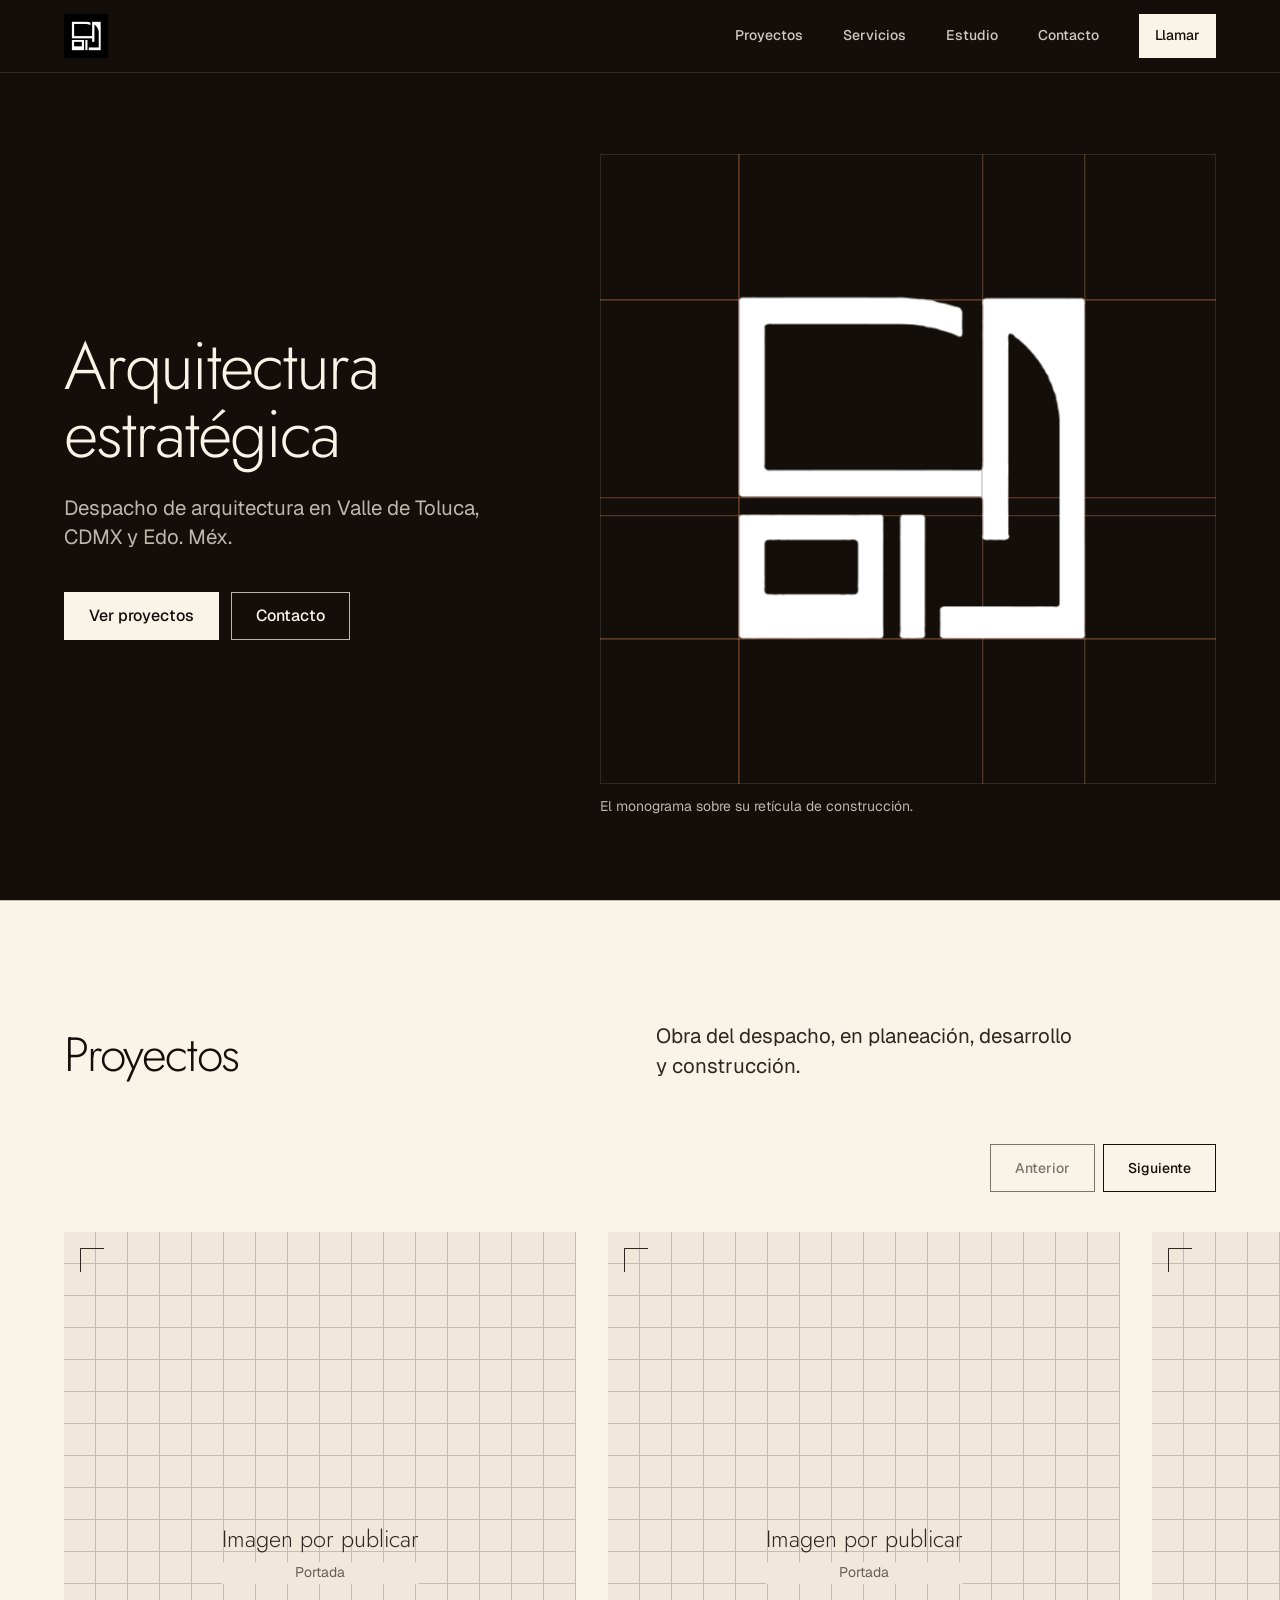
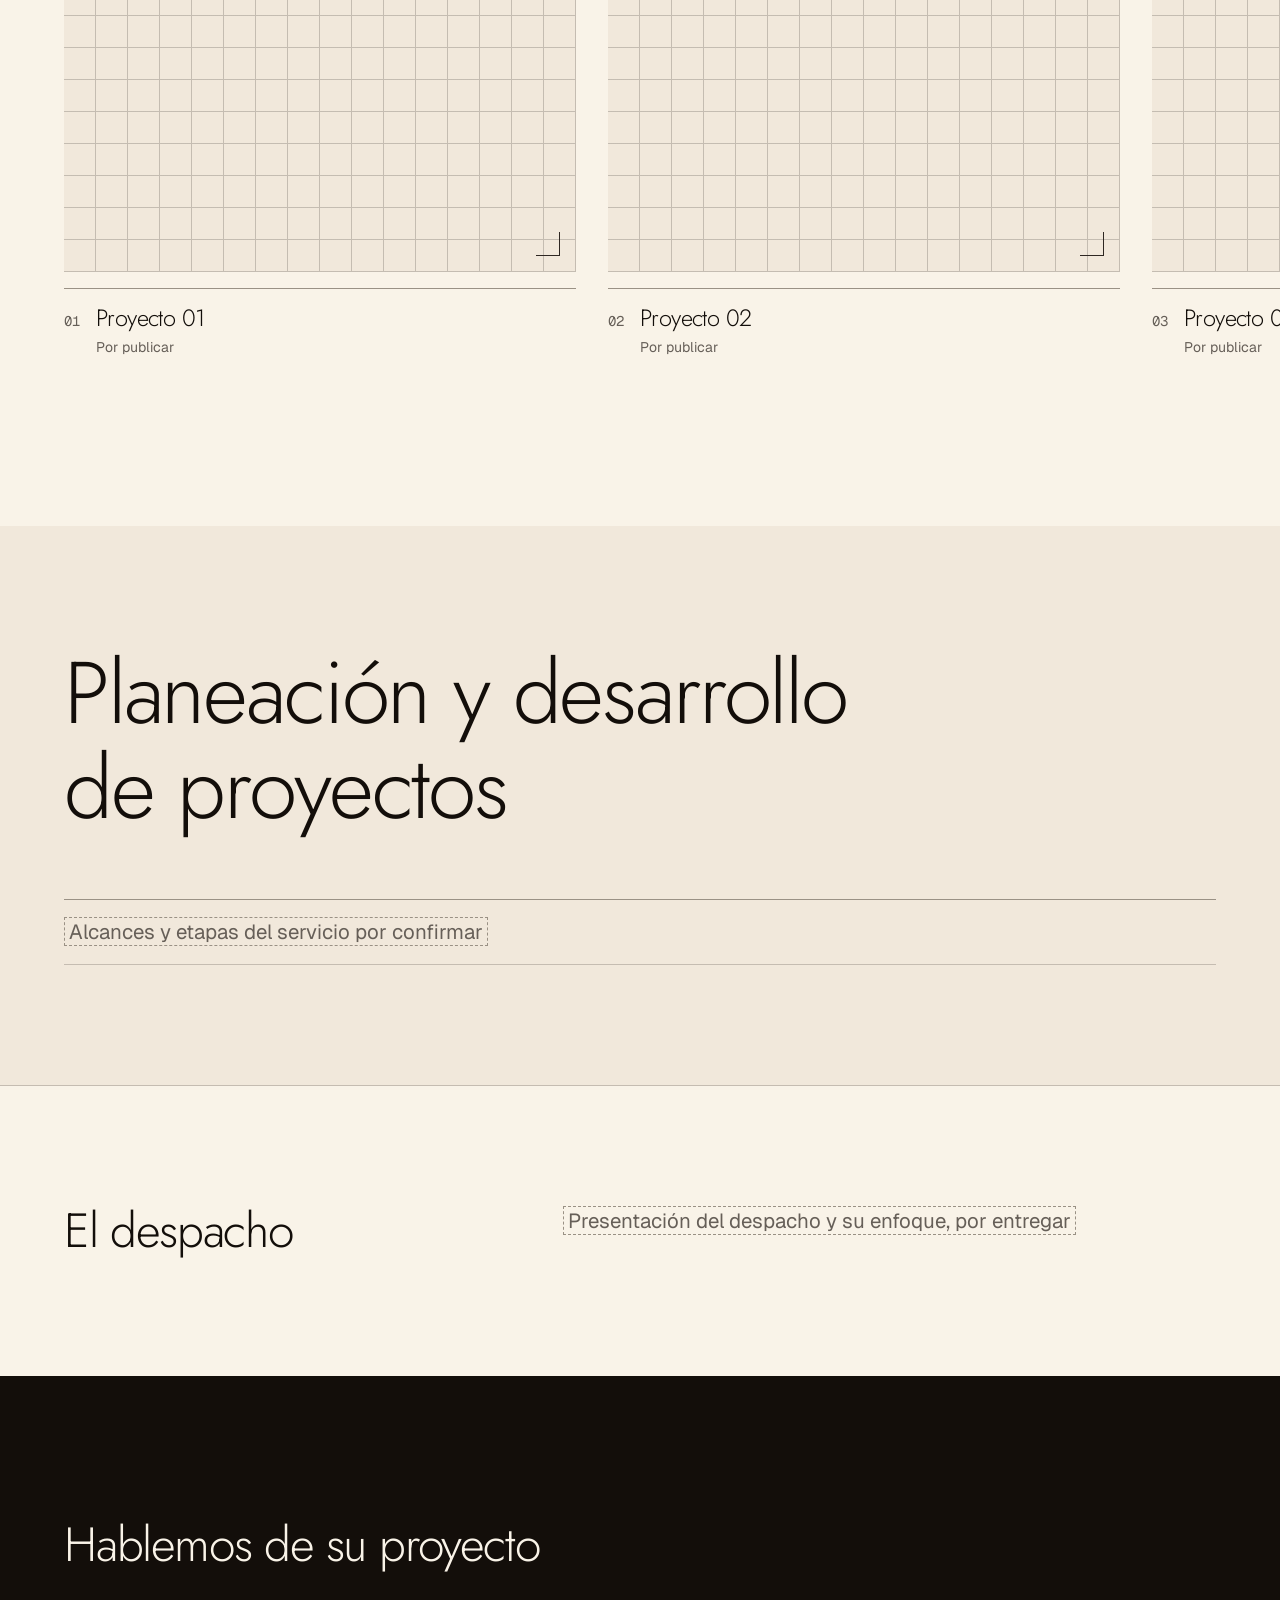
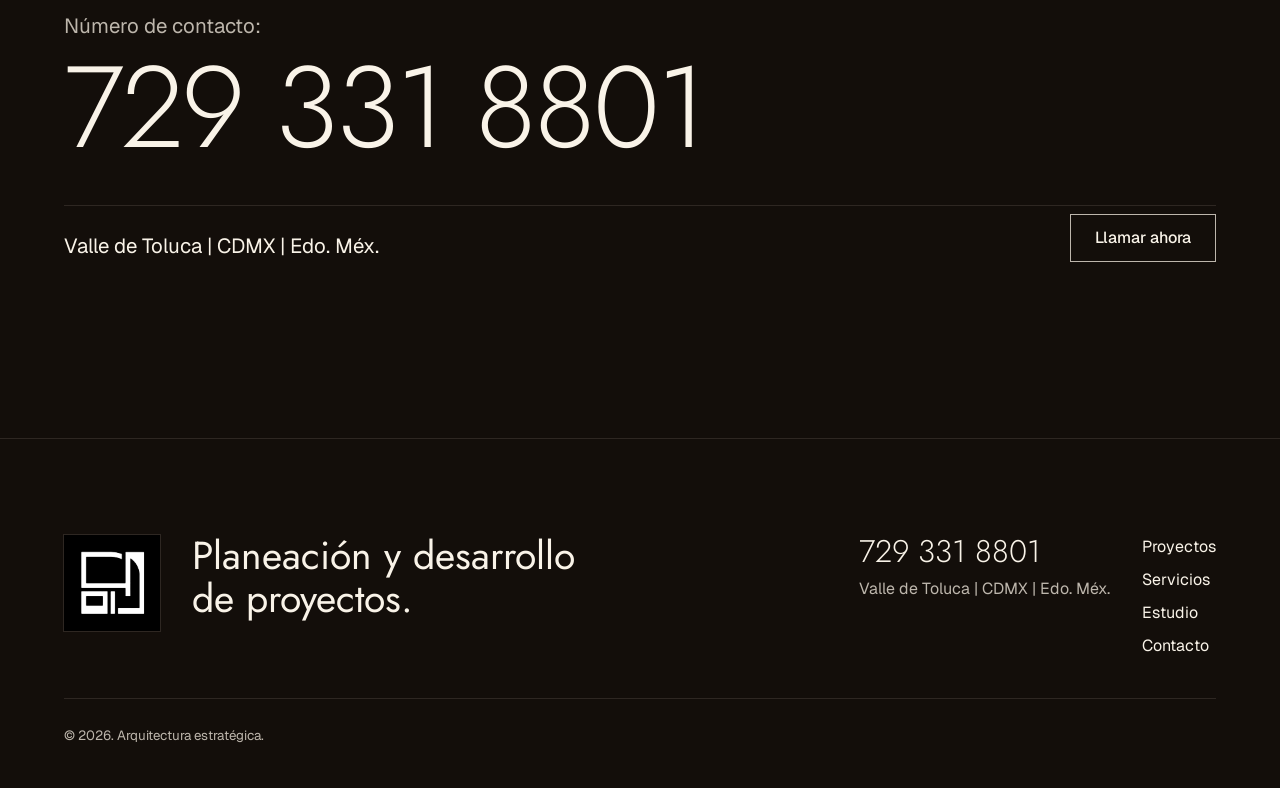
==== index.html @ f1b2b790 "Sitio de presentación: arquitectura estratégica Portada con monograma en capas 3D, carrusel de proye" ====
<!doctype html>
<html lang="es-MX">
<head>
  <meta charset="utf-8">
  <meta name="viewport" content="width=device-width, initial-scale=1">
  <title>Arquitectura estratégica | Valle de Toluca, CDMX y Edo. Méx.</title>
  <meta name="description" content="Arquitectura estratégica: planeación y desarrollo de proyectos en Valle de Toluca, CDMX y Edo. Méx. Número de contacto: 729 331 8801.">
  <meta name="theme-color" content="#1c1814">
  <meta property="og:type" content="website">
  <meta property="og:locale" content="es_MX">
  <meta property="og:title" content="Arquitectura estratégica">
  <meta property="og:description" content="Planeación y desarrollo de proyectos. Valle de Toluca | CDMX | Edo. Méx.">
  <meta property="og:image" content="assets/brand/logo-600.png">
  <meta name="twitter:card" content="summary">
  <link rel="icon" type="image/png" sizes="64x64" href="assets/brand/favicon-64.png">
  <link rel="apple-touch-icon" href="assets/brand/apple-touch-icon.png">
  <link rel="preconnect" href="https://fonts.googleapis.com">
  <link rel="preconnect" href="https://fonts.gstatic.com" crossorigin>
  <link href="https://fonts.googleapis.com/css2?family=Jost:wght@300&family=Geist:wght@400;500&family=Geist+Mono:wght@400&display=swap" rel="stylesheet">
  <link rel="stylesheet" href="css/site.css">
  <script>document.documentElement.classList.add('js');</script>
</head>
<body>
  <a class="skip" href="#main">Saltar al contenido</a>

  <header class="nav" data-nav>
    <div class="nav__bar">
      <a class="nav__mark" href="index.html" aria-label="Inicio">
        <img src="assets/brand/logo-600.png" width="40" height="40" alt="">
      </a>
      <nav class="nav__links" id="menu" aria-label="Principal">
        <a href="#proyectos">Proyectos</a>
        <a href="#servicios">Servicios</a>
        <a href="#estudio">Estudio</a>
        <a href="#contacto">Contacto</a>
      </nav>
      <a class="nav__call" href="tel:7293318801">Llamar</a>
      <button class="nav__toggle" type="button" aria-expanded="false" aria-controls="menu" data-menu-toggle>Menú</button>
    </div>
  </header>

  <main id="main">
    <!-- INICIO -->
    <section class="hero" aria-labelledby="hero-title" data-hero data-dark>
      <div class="container hero__grid">
        <div class="hero__text">
          <h1 id="hero-title">Arquitectura estratégica</h1>
          <p class="lead">Despacho de arquitectura en Valle de Toluca, CDMX y Edo.&nbsp;Méx.</p>
          <div class="actions">
            <a class="btn btn--primary" href="#proyectos">Ver proyectos</a>
            <a class="btn btn--secondary" href="#contacto">Contacto</a>
          </div>
        </div>

        <figure class="hero__visual" data-slot="portada" data-alt="Fotografía protagonista de un proyecto del despacho, horizontal, 2400 px o más">
          <div class="plate" data-plate>
            <div class="plate__stage">
              <div class="plate__square">
                <span class="guide guide--h" style="--at: 18%"></span>
                <span class="guide guide--h" style="--at: 55.33%"></span>
                <span class="guide guide--h" style="--at: 58.67%"></span>
                <span class="guide guide--h" style="--at: 82%"></span>
                <span class="guide guide--v" style="--at: 18%"></span>
                <span class="guide guide--v" style="--at: 64%"></span>
                <span class="guide guide--v" style="--at: 83.33%"></span>
                <div class="plate__mark" role="img" aria-label="Monograma del despacho: rectángulos blancos ensamblados como una planta arquitectónica">
                  <img class="plate__layer" style="--z: 30" src="assets/brand/capa-marco.png" width="1200" height="1200" alt="" fetchpriority="high">
                  <img class="plate__layer" style="--z: 55" src="assets/brand/capa-barra.png" width="1200" height="1200" alt="" fetchpriority="high">
                  <img class="plate__layer" style="--z: 80" src="assets/brand/capa-d.png" width="1200" height="1200" alt="" fetchpriority="high">
                  <img class="plate__layer" style="--z: 110" src="assets/brand/capa-j.png" width="1200" height="1200" alt="" fetchpriority="high">
                </div>
              </div>
            </div>
          </div>
          <figcaption class="caption" data-keep>El monograma sobre su retícula de construcción.</figcaption>
        </figure>
      </div>
    </section>

    <!-- PROYECTOS -->
    <section class="work" id="proyectos" aria-labelledby="work-title">
      <div class="container">
        <div class="work__head" data-reveal>
          <h2 id="work-title">Proyectos</h2>
          <p class="lead" data-work-count>Obra del despacho, en planeación, desarrollo y construcción.</p>
        </div>

        <div class="work__bar">
          <div class="filters" data-filters hidden></div>
          <div class="rail-nav" data-rail-nav hidden>
            <button class="rail-btn" type="button" data-rail-prev aria-controls="carrusel">Anterior</button>
            <button class="rail-btn" type="button" data-rail-next aria-controls="carrusel">Siguiente</button>
          </div>
        </div>
        <p class="visually-hidden" aria-live="polite" data-filter-status></p>
      </div>
      <ol class="rail" id="carrusel" data-index tabindex="0" aria-label="Proyectos. Deslice, arrastre o use las flechas del teclado para recorrerlos.">
        <noscript>
          <li class="rail__empty">El portafolio necesita JavaScript activo. Mientras tanto, puede llamar al <a href="tel:7293318801">729 331 8801</a>.</li>
        </noscript>
      </ol>
    </section>

    <!-- SERVICIOS -->
    <section class="services" id="servicios" aria-labelledby="services-title">
      <div class="container">
        <h2 id="services-title" class="statement" data-reveal>Planeación y desarrollo de proyectos</h2>
        <ul class="scope" data-scope data-reveal style="--i: 2">
          <li><span class="fill" data-fill="alcances">Alcances y etapas del servicio por confirmar</span></li>
        </ul>
      </div>
    </section>

    <!-- ESTUDIO -->
    <section class="studio" id="estudio" aria-labelledby="studio-title">
      <div class="container studio__grid" data-reveal>
        <h2 id="studio-title">El despacho</h2>
        <div class="studio__body" data-studio>
          <p class="lead"><span class="fill" data-fill="estudio">Presentación del despacho y su enfoque, por entregar</span></p>
        </div>
      </div>
    </section>

    <!-- CONTACTO -->
    <section class="contact" id="contacto" aria-labelledby="contact-title" data-dark>
      <div class="container">
        <h2 id="contact-title" data-reveal>Hablemos de su proyecto</h2>
        <div class="contact__rows" data-reveal style="--i: 2">
          <p class="contact__phone">Número de contacto: <a href="tel:7293318801">729 331 8801</a></p>
          <p class="contact__area">Valle de Toluca | CDMX | Edo. Méx.</p>
          <div class="contact__extra" data-contact-extra></div>
          <a class="btn btn--secondary contact__btn" href="tel:7293318801">Llamar ahora</a>
        </div>
      </div>
    </section>
  </main>

  <footer class="footer" data-dark>
    <div class="container footer__grid">
      <img class="footer__mark" src="assets/brand/logo-600.png" width="96" height="96" alt="Logotipo del despacho">
      <p class="footer__statement">Planeación y desarrollo de proyectos.</p>
      <div class="footer__contact">
        <a href="tel:7293318801">729 331 8801</a>
        <span>Valle de Toluca | CDMX | Edo. Méx.</span>
      </div>
      <nav class="footer__links" aria-label="Pie de página">
        <a href="#proyectos">Proyectos</a>
        <a href="#servicios">Servicios</a>
        <a href="#estudio">Estudio</a>
        <a href="#contacto">Contacto</a>
      </nav>
      <p class="footer__legal"><small>© <span data-year>2026</span>. Arquitectura estratégica.</small></p>
    </div>
  </footer>

  <script src="data/proyectos.js"></script>
  <script src="js/site.js"></script>
</body>
</html>
---- css/site.css ----
/* Hallmark · shape: Index-First (draw swap from Manifesto: the prompt gives no beliefs to declare, and the work is the page) · genre: editorial · theme: Specimen (deal 2/3, seed sitio-presentaci-para-despacho-ab82·341804bb·2026-11-20·r0) · job: hire · draw: 87fbb9
 * hero: Stage on ink, full screen by request (swap from Banner: the monogram is the strongest real thing and earns the visual) · nav: full-width bar, paper over light sections and ink over dark ones, by request · footer: statement on ink with the phone and the region · index: a horizontal carousel by request · accent: terracotta by request · services: statement without guides by request · imagery: none yet, the user's own photographs only; drafting-sheet slots until they arrive · signature: the monogram split into four exact layers over its measured construction grid; they assemble on arrival, part in depth under the pointer and on scroll · display: Jost 300 by request (geometric sans echoing the monogram), replacing the theme's Bodoni · ink areas: hero, contact, footer by request
 * axes: light/high-contrast-serif/cool · posture: restrained · contrast: pass · fold: pass · copy: verbatim for the four confirmed lines · v2.0.0 */
/* Hallmark · pre-emit critique: P4 H5 E4 S4 R4 V4 · weakest: S, almost no material beyond the logo and four lines; answered by measuring the monogram itself (stroke 7/150) and drawing its grid as the hero, never inventing work */
/* Hallmark · waive 81 · each empty project slot holds a ruled drafting sheet labelled Imagen por publicar · the user forbade stock photographs and asked for elegant temporary spaces until the project photos arrive */
/* Hallmark · waive 47c · the 32px ruled grid appears only inside .sheet, inside an empty project slot · it marks where the architect's own photographs go, a placeholder by request and never decoration */
/* Hallmark · waive 11 · a tilt of 10deg at most on the monogram plate and 5deg on the carousel cards and gallery shots, fine pointers only, none under reduced motion · the user asked for more 3D presence and an interactive tilt on project images; section entrances reveal in depth by request */
/* Hallmark · waive 77 · El despacho is a light band holding one heading and one text slot · the user has not yet delivered the studio presentation, and inventing a biography is forbidden */
/* Hallmark · waive 44c · proyecto.html opens with a crumb, the project name and a full-width cover drawn from data · it is the detail template, not a landing hero; its first screen is the project's own cover photograph */
/* Hallmark · hero-review: in-thread · 0 findings · finish-review: in-thread (no subagent requested) · 2 findings · 2 resolved (mobile menu order, footer on short pages) · gap: none */
/* Hallmark · dismissed F4 · .hero .btn--primary is the page's one primary, its colours swapped for the ink hero */
@import url("./tokens.css");
@import url("./base.css");

/* Tokens added for this site (the declared token block) */
:root {
  --color-guide-dark: oklch(70% 0.13 45 / 0.6);
  --color-on-ink: oklch(96.5% 0.016 82);
  --color-on-ink-muted: oklch(78% 0.016 78);
  --color-scrim: oklch(17% 0.012 60 / 0.88);
  --nav-h: 72px;
  --hero-visual-h: min(70dvh, 640px);
}

/* The user's photographs print as they were shot: the theme's duotone is switched off */
[data-slot] > img { filter: none; mix-blend-mode: normal; }
[data-slot]:has(> img)::before { content: none; }

/* ---------- Controls ---------- */
.btn { display: inline-flex; align-items: center; justify-content: center; gap: var(--space-xs); min-height: 48px; padding: 0 var(--space-lg); border: var(--rule-hair) solid var(--color-ink); border-radius: var(--radius-card); font: 500 var(--text-md)/1 var(--font-body); white-space: nowrap; text-decoration: none; cursor: pointer; transition: background-color var(--dur-short) var(--ease-out), color var(--dur-short) var(--ease-out), transform var(--dur-micro) var(--ease-out); }
.btn--primary { background: var(--color-ink); color: var(--color-paper); }
.btn--primary:hover { background: var(--color-ink-2); }
.btn--secondary { background: transparent; color: var(--color-ink); }
.btn--secondary:hover { background: var(--color-paper-2); }
.btn:active { transform: translateY(1px); }
.btn:focus-visible { outline: 2px solid var(--color-focus); outline-offset: 2px; }
.btn:disabled, .btn[aria-disabled="true"] { opacity: 0.55; cursor: not-allowed; transform: none; }
.btn[aria-busy="true"] { cursor: progress; }
a:not(.btn) { text-decoration-color: var(--color-accent); text-underline-offset: 0.18em; }
a:not(.btn):hover { text-decoration-thickness: 2px; }

.skip { position: absolute; left: var(--space-md); top: calc(-1 * var(--space-3xl)); z-index: var(--z-toast); padding: var(--space-xs) var(--space-md); background: var(--color-ink); color: var(--color-paper); }
.skip:focus-visible { top: var(--space-md); }

.caption { margin-top: var(--space-sm); font-size: var(--text-sm); color: var(--color-muted); }
.fill { padding: 0 var(--space-2xs); border: 1px dashed var(--color-rule-2); color: var(--color-muted); -webkit-box-decoration-break: clone; box-decoration-break: clone; }

/* ---------- Nav: a full-width bar that turns ink over the dark sections ---------- */
.nav { position: fixed; inset-inline: 0; top: 0; z-index: var(--z-sticky-nav); background: var(--color-paper); color: var(--color-ink); border-bottom: var(--rule-hair) solid var(--color-rule); transition: background-color var(--dur-short) var(--ease-out), color var(--dur-short) var(--ease-out), border-color var(--dur-short) var(--ease-out); }
.nav__bar { display: flex; align-items: center; gap: var(--space-xl); max-width: var(--container); min-height: var(--nav-h); margin-inline: auto; padding-inline: var(--gutter); }
.nav__mark { display: block; flex-shrink: 0; margin-right: auto; }
.nav__mark img { width: 44px; height: 44px; }
.nav__mark:focus-visible, .nav__links a:focus-visible, .nav__call:focus-visible, .nav__toggle:focus-visible { outline: 2px solid var(--color-focus); outline-offset: 2px; }
.nav__links { display: flex; gap: var(--space-xl); }
.nav__links a { font-size: var(--text-sm); font-weight: 500; text-decoration: none; white-space: nowrap; color: inherit; opacity: 0.82; padding: var(--space-xs) 0; transition: opacity var(--dur-short) var(--ease-out); }
.nav__links a:hover, .nav__links a[aria-current="true"] { opacity: 1; text-decoration: underline; text-decoration-color: var(--color-accent); text-underline-offset: 0.3em; }
.nav__call { display: inline-flex; align-items: center; min-height: 44px; padding: 0 var(--space-md); background: var(--color-ink); color: var(--color-paper); font-size: var(--text-sm); font-weight: 500; text-decoration: none; white-space: nowrap; transition: background-color var(--dur-short) var(--ease-out), color var(--dur-short) var(--ease-out); }
.nav__call:hover { background: var(--color-ink-2); }
.nav__call:active { transform: translateY(1px); }
.nav__toggle { display: none; min-height: 44px; padding: 0 var(--space-md); background: transparent; color: inherit; border: var(--rule-hair) solid currentColor; font-size: var(--text-sm); font-weight: 500; cursor: pointer; }
.nav__toggle:hover { background: var(--color-paper-2); }
.nav__toggle:active { transform: translateY(1px); }
.nav--dark { background: var(--color-ink); color: var(--color-on-ink); border-bottom-color: var(--color-ink-2); }
.nav--dark .nav__call { background: var(--color-on-ink); color: var(--color-ink); }
.nav--dark .nav__call:hover { background: var(--color-paper-3); }
.nav--dark .nav__toggle:hover { background: var(--color-ink-2); }
.nav--dark .nav__mark:focus-visible, .nav--dark .nav__links a:focus-visible, .nav--dark .nav__call:focus-visible, .nav--dark .nav__toggle:focus-visible { outline-color: var(--color-on-ink); }

@media (max-width: 48rem) {
  .nav__bar { flex-wrap: wrap; gap: var(--space-xs); }
  .nav__toggle { display: inline-flex; align-items: center; }
  .js .nav__links { display: none; }
  .nav__links { order: 3; flex-basis: 100%; flex-direction: column; gap: 0; padding: var(--space-xs) 0 var(--space-md); border-top: var(--rule-hair) solid var(--color-rule); }
  .nav--dark .nav__links { border-top-color: var(--color-ink-2); }
  .js .nav[data-open] .nav__links { display: flex; }
  .nav__links a { font-size: var(--text-lead); font-family: var(--font-display); padding: var(--space-sm) 0; opacity: 1; }
}

/* ---------- Hero ---------- */
.hero { min-height: 100dvh; display: grid; align-items: center; padding-block: calc(var(--nav-h) + var(--space-2xl)) var(--space-2xl); background: var(--color-ink); color: var(--color-on-ink); }
.hero__grid { display: grid; grid-template-columns: minmax(0, 5fr) minmax(0, 7fr); gap: var(--space-3xl); align-items: center; }
.hero h1 { font-size: clamp(2.75rem, 4.6vw + 0.5rem, 5.5rem); line-height: 1.02; max-width: 12ch; color: var(--color-on-ink); }
.hero .lead { margin-top: var(--space-lg); color: var(--color-on-ink-muted); max-width: 34ch; }
.hero .btn--primary { background: var(--color-on-ink); color: var(--color-ink); border-color: var(--color-on-ink); }
.hero .btn--primary:hover { background: var(--color-paper-3); }
.hero .btn--secondary { color: var(--color-on-ink); border-color: var(--color-on-ink-muted); }
.hero .btn--secondary:hover { background: var(--color-ink-2); }
.hero .btn:focus-visible { outline-color: var(--color-on-ink); }
.hero .caption { color: var(--color-on-ink-muted); }
.actions { display: flex; flex-wrap: wrap; gap: var(--space-sm); margin-top: var(--space-xl); }
.hero__visual { margin: 0; background: none; overflow: visible; }

/* The plate: the monogram in four layers over its construction grid.
   Each layer sits at its own depth and is scaled back by (P - z) / P, so at rest the four
   layers print the logo exactly; depth only shows when the plate turns. */
@property --sep { syntax: "<number>"; inherits: true; initial-value: 1; }
.plate { --persp: 1400; --sep: 1; position: relative; height: var(--hero-visual-h); overflow: hidden; perspective: 1400px; outline: var(--rule-hair) solid var(--color-ink-2); outline-offset: -1px; transition: --sep var(--dur-long) var(--ease-out); }
.plate__stage { position: absolute; inset: 0; transform-style: preserve-3d; transform: rotateX(calc(var(--rx, 0deg) + var(--scroll, 0) * 16deg)) rotateY(calc(var(--ry, 0deg) - var(--scroll, 0) * 10deg)); transition: transform var(--dur-long) var(--ease-out); }
.plate__square { position: absolute; left: 50%; top: 50%; height: 84%; aspect-ratio: 1; translate: -50% -50%; transform-style: preserve-3d; }
.plate__mark { position: absolute; inset: 0; transform-style: preserve-3d; }
.plate__layer { position: absolute; inset: 0; width: 100%; height: 100%; transform: translateZ(calc(var(--z) * var(--sep) * 1px)) scale(calc(1 - var(--z) * var(--sep) / var(--persp))); }
.guide { position: absolute; display: block; pointer-events: none; }
.guide--h { top: var(--at); left: -150%; right: -150%; border-top: var(--rule-hair) solid var(--color-guide-dark); }
.guide--v { left: var(--at); top: -150%; bottom: -150%; border-left: var(--rule-hair) solid var(--color-guide-dark); }
.js .plate__stage { animation: assemble 1.4s var(--ease-out) 0.15s backwards; }
.plate.is-tilting .plate__stage { transition-duration: var(--dur-micro); }
@keyframes assemble { from { --sep: 5; transform: rotateX(18deg) rotateY(-26deg); } to { --sep: 1; transform: rotateX(0deg) rotateY(0deg); } }
.hero__visual[data-has-photo] .plate { display: none; }
.hero__visual[data-has-photo] { height: var(--hero-visual-h); }

/* ---------- Drafting sheet: the honest placeholder for a missing photograph ---------- */
.sheet { position: absolute; inset: 0; display: grid; place-content: center; gap: var(--space-2xs); text-align: center; background-color: var(--color-paper-2); background-image: linear-gradient(var(--color-rule) 1px, transparent 1px), linear-gradient(90deg, var(--color-rule) 1px, transparent 1px); background-size: 32px 32px; background-position: -1px -1px; color: var(--color-muted); font-size: var(--text-sm); }
.sheet::before, .sheet::after { content: ""; position: absolute; width: 24px; height: 24px; border: 0 solid var(--color-ink-2); }
.sheet::before { top: var(--space-md); left: var(--space-md); border-top-width: 1px; border-left-width: 1px; }
.sheet::after { bottom: var(--space-md); right: var(--space-md); border-bottom-width: 1px; border-right-width: 1px; }
.sheet b { font-family: var(--font-display); font-weight: var(--display-weight); font-size: var(--text-title); color: var(--color-ink-2); }
.sheet span { background: var(--color-paper-2); padding: 0 var(--space-xs); }

/* ---------- Work: the index ---------- */
.work { padding-block: var(--section-gap-s) var(--section-gap); border-top: var(--rule-hair) solid var(--color-rule); }
.work__head { display: grid; grid-template-columns: minmax(0, 5fr) minmax(0, 6fr); gap: var(--gap-columns); align-items: end; justify-content: space-between; }
.work__head .lead { color: var(--color-ink-2); justify-self: end; max-width: 40ch; }
.filters { display: flex; flex-wrap: wrap; gap: var(--space-lg) var(--space-xl); margin-top: var(--space-2xl); }
.filters fieldset { margin: 0; padding: 0; border: 0; min-width: 0; }
.filters legend { padding: 0; margin-bottom: var(--space-xs); font-size: var(--text-sm); font-weight: 500; color: var(--color-muted); }
.chips { display: flex; flex-wrap: wrap; gap: var(--space-2xs); }
.chip { min-height: 44px; padding: 0 var(--space-md); background: transparent; color: var(--color-ink); border: var(--rule-hair) solid var(--color-rule-2); font-size: var(--text-sm); font-weight: 500; white-space: nowrap; cursor: pointer; transition: background-color var(--dur-short) var(--ease-out), color var(--dur-short) var(--ease-out); }
.chip:hover { background: var(--color-paper-2); }
.chip:active { transform: translateY(1px); }
.chip:focus-visible { outline: 2px solid var(--color-focus); outline-offset: 2px; }
.chip[aria-pressed="true"] { background: var(--color-ink); color: var(--color-paper); border-color: var(--color-ink); }
.chip:disabled { opacity: 0.55; cursor: not-allowed; }

/* The carousel: a rail that runs past the container's right edge, the next card cut by it */
.work__bar { display: flex; flex-wrap: wrap; align-items: end; justify-content: space-between; gap: var(--space-md) var(--space-xl); margin-top: var(--space-2xl); }
.work__bar .filters { margin-top: 0; }
.rail-nav { display: flex; gap: var(--space-xs); margin-left: auto; }
.rail-nav[hidden] { display: none; }
.rail-btn { min-height: 48px; padding: 0 var(--space-lg); background: transparent; color: var(--color-ink); border: var(--rule-hair) solid var(--color-ink); font-size: var(--text-sm); font-weight: 500; white-space: nowrap; cursor: pointer; transition: background-color var(--dur-short) var(--ease-out); }
.rail-btn:hover { background: var(--color-paper-2); }
.rail-btn:active { transform: translateY(1px); }
.rail-btn:focus-visible { outline: 2px solid var(--color-focus); outline-offset: 2px; }
.rail-btn:disabled { opacity: 0.55; cursor: not-allowed; transform: none; }
.rail { --inset: max(var(--gutter), calc((100% - var(--container)) / 2 + var(--gutter))); list-style: none; margin: var(--space-xl) 0 0; padding: 0 var(--inset) var(--space-lg); display: grid; grid-auto-flow: column; grid-auto-columns: min(32rem, 80%); gap: var(--gap-columns); overflow-x: auto; overscroll-behavior-x: contain; scroll-snap-type: x mandatory; scroll-padding-inline: var(--inset); scrollbar-width: thin; cursor: grab; }
.rail.is-dragging { cursor: grabbing; scroll-snap-type: none; user-select: none; }
.rail.is-dragging a { pointer-events: none; }
.rail:focus-visible { outline: 2px solid var(--color-focus); outline-offset: -2px; }
.rail > li { scroll-snap-align: start; min-width: 0; }
.rail__empty { align-self: center; color: var(--color-ink-2); display: grid; gap: var(--space-md); justify-items: start; }
.card { display: block; color: inherit; text-decoration: none; perspective: 1400px; }
.card:focus-visible { outline: 2px solid var(--color-focus); outline-offset: 4px; }
.card__img { position: relative; margin: 0; aspect-ratio: 4 / 5; overflow: hidden; background: var(--color-paper-2); transform: rotateX(var(--rx, 0deg)) rotateY(var(--ry, 0deg)); transition: transform var(--dur-long) var(--ease-out); }
.card__img.is-tilting { transition-duration: var(--dur-micro); }
.card__img img { width: 100%; height: 100%; object-fit: cover; outline: var(--rule-hair) solid var(--color-rule); outline-offset: -1px; }
.card__meta { display: grid; grid-template-columns: auto minmax(0, 1fr) auto; grid-template-areas: "num name year" "num meta year"; column-gap: var(--space-md); row-gap: var(--space-2xs); align-items: baseline; padding-top: var(--space-md); margin-top: var(--space-md); border-top: var(--rule-hair) solid var(--color-rule-2); }
.card__num { grid-area: num; font-family: var(--font-outlier); font-size: var(--text-sm); color: var(--color-muted); font-variant-numeric: tabular-nums; }
.card__name { grid-area: name; font-family: var(--font-display); font-weight: var(--display-weight); font-size: var(--text-title); line-height: 1.15; letter-spacing: var(--tracking-display); overflow-wrap: break-word; min-width: 0; }
.card:hover .card__name { text-decoration: underline; text-decoration-color: var(--color-accent); text-decoration-thickness: 1px; text-underline-offset: 0.2em; }
.card__info { grid-area: meta; font-size: var(--text-sm); color: var(--color-ink-2); }
.card__year { grid-area: year; font-family: var(--font-outlier); font-size: var(--text-sm); color: var(--color-muted); font-variant-numeric: tabular-nums; }
.is-pending .card__info { color: var(--color-muted); }

/* ---------- Services: the statement with guides ---------- */
.services { padding-block: var(--section-gap-s); background: var(--color-paper-2); }
.statement { max-width: 21ch; font-size: clamp(3rem, 6.2vw + 0.5rem, 7rem); line-height: 1.08; }
.scope { list-style: none; margin: var(--space-2xl) 0 0; padding: 0; display: grid; grid-template-columns: repeat(auto-fit, minmax(min(100%, 18rem), 1fr)); gap: 0 var(--gap-columns); border-top: var(--rule-hair) solid var(--color-rule-2); }
.scope li { padding-block: var(--space-md); border-bottom: var(--rule-hair) solid var(--color-rule); font-size: var(--text-lead); }

/* ---------- Studio: a light band ---------- */
.studio { padding-block: var(--section-gap-s); border-top: var(--rule-hair) solid var(--color-rule); }
.studio__grid { display: grid; grid-template-columns: minmax(0, 5fr) minmax(0, 7fr); gap: var(--gap-columns); align-items: start; }
.studio__body { display: grid; gap: var(--space-md); }
.studio__body p { max-width: 60ch; }

/* ---------- Contact: the ink close ---------- */
.contact { padding-block: var(--section-gap) var(--section-gap-l); background: var(--color-ink); color: var(--color-on-ink); }
.contact h2 { color: var(--color-on-ink); }
.contact__rows { margin-top: var(--space-xl); display: grid; grid-template-columns: minmax(0, 1fr) auto; column-gap: var(--gap-columns); align-items: end; }
.contact__phone { grid-column: 1 / -1; font-size: var(--text-lead); color: var(--color-on-ink-muted); padding-bottom: var(--space-xl); border-bottom: var(--rule-hair) solid var(--color-ink-2); }
.contact__phone a { display: block; margin-top: var(--space-xs); font-family: var(--font-display); font-weight: var(--display-weight); font-size: clamp(3rem, 9vw, 9.5rem); line-height: 1; letter-spacing: var(--tracking-display); color: var(--color-on-ink); text-decoration: none; white-space: nowrap; font-variant-numeric: lining-nums; }
.contact__phone a:hover { text-decoration: underline; text-decoration-thickness: 2px; text-decoration-color: var(--color-accent); text-underline-offset: 0.12em; }
.contact a:focus-visible { outline: 2px solid var(--color-on-ink); outline-offset: 4px; }
.contact__area { padding-top: var(--space-lg); font-size: var(--text-lead); }
.contact__extra { grid-column: 1; display: flex; flex-wrap: wrap; gap: var(--space-xs) var(--space-lg); }
.contact__extra a { color: var(--color-on-ink); }
.contact__extra:empty { display: none; }
.contact__btn { grid-column: 2; grid-row: 2; color: var(--color-on-ink); border-color: var(--color-on-ink-muted); }
.contact__btn:hover { background: var(--color-ink-2); }

/* ---------- Footer: a statement on ink ---------- */
.footer { padding-block: var(--space-3xl) var(--space-xl); background: var(--color-ink); color: var(--color-on-ink); border-top: var(--rule-hair) solid var(--color-ink-2); }
.footer__grid { display: grid; grid-template-columns: auto minmax(0, 1fr) auto auto; grid-template-areas: "mark statement contact links" "legal legal legal legal"; gap: var(--space-xl) var(--gap-columns); align-items: start; }
.footer__mark { grid-area: mark; width: 96px; height: 96px; outline: var(--rule-hair) solid var(--color-ink-2); }
.footer__statement { grid-area: statement; font-family: var(--font-display); font-size: var(--text-3xl); line-height: 1.1; max-width: 18ch; }
.footer__contact { grid-area: contact; display: grid; gap: var(--space-xs); font-size: var(--text-md); color: var(--color-on-ink-muted); }
.footer__contact a { color: var(--color-on-ink); font-family: var(--font-display); font-weight: var(--display-weight); font-size: var(--text-2xl); line-height: 1.1; text-decoration: none; white-space: nowrap; }
.footer__contact a:hover { text-decoration: underline; text-decoration-color: var(--color-accent); text-decoration-thickness: 1px; }
.footer__links { grid-area: links; display: grid; gap: var(--space-xs); }
.footer__links a { color: var(--color-on-ink); font-size: var(--text-md); text-decoration: none; }
.footer__links a:hover { text-decoration: underline; text-decoration-color: var(--color-on-ink-muted); }
.footer__links a:focus-visible, .footer a:focus-visible { outline: 2px solid var(--color-on-ink); outline-offset: 2px; }
.footer__legal { grid-area: legal; padding-top: var(--space-lg); border-top: var(--rule-hair) solid var(--color-ink-2); color: var(--color-on-ink-muted); }

/* ---------- Reveals: sections and cards enter in depth ---------- */
.js [data-reveal] { opacity: 0; transform: perspective(900px) rotateX(8deg) translateY(24px); transform-origin: 50% 100%; transition: opacity var(--dur-long) var(--ease-out), transform var(--dur-long) var(--ease-out); transition-delay: calc(var(--i, 0) * 60ms); transition-duration: 0.7s; }
.js [data-reveal].is-in { opacity: 1; transform: none; }

/* ---------- Project page ---------- */
body:has(> .project) { min-height: 100dvh; display: flex; flex-direction: column; }
.project { flex: 1; padding-top: calc(var(--nav-h) + var(--space-3xl)); padding-bottom: var(--section-gap-s); }
.crumb { font-size: var(--text-sm); font-weight: 500; }
.project__head { display: grid; grid-template-columns: minmax(0, 7fr) minmax(0, 5fr); gap: var(--gap-columns); align-items: end; margin-top: var(--space-lg); }
.project__head h1 { }
.facts { display: grid; grid-template-columns: repeat(auto-fit, minmax(8rem, 1fr)); gap: 0; margin: 0; border-top: var(--rule-hair) solid var(--color-rule-2); }
.facts > div { padding: var(--space-sm) var(--space-md) var(--space-sm) 0; }
.facts dt { font-size: var(--text-sm); color: var(--color-muted); }
.facts dd { margin: 0; font-weight: 500; }
.project__summary { margin-top: var(--space-lg); color: var(--color-ink-2); }
.cover { position: relative; margin: var(--space-2xl) 0 0; }
.cover__frame { position: relative; overflow: hidden; background: var(--color-paper-2); }
.cover__frame img { width: 100%; height: auto; }
.cover__frame .sheet { position: relative; aspect-ratio: 16 / 9; }
.project__body { display: grid; grid-template-columns: minmax(0, 5fr) minmax(0, 7fr); gap: var(--gap-columns); padding-block: var(--section-gap-s); }
.project__body h2 { font-size: var(--text-3xl); }
.prose { display: grid; gap: var(--space-md); font-size: 1.0625rem; line-height: 1.65; }
.prose p { max-width: 65ch; }
.decisions { list-style: none; margin: 0; padding: 0; counter-reset: d; border-top: var(--rule-hair) solid var(--color-rule-2); }
.decisions li { counter-increment: d; display: grid; grid-template-columns: 2.5rem minmax(0, 1fr); gap: var(--space-md); padding-block: var(--space-md); border-bottom: var(--rule-hair) solid var(--color-rule); }
.decisions li::before { content: counter(d); font-family: var(--font-outlier); font-size: var(--text-sm); color: var(--color-muted); font-variant-numeric: tabular-nums; padding-top: var(--space-3xs); }
.project__section { padding-block: var(--section-gap-s) 0; }
.project__section > h2 { font-size: var(--text-section); margin-bottom: var(--space-xl); }

/* Gallery keeps every picture's own proportion: no crop */
.gallery { display: grid; grid-template-columns: repeat(2, minmax(0, 1fr)); gap: var(--space-2xl) var(--gap-columns); align-items: start; }
.gallery > figure { margin: 0; perspective: 1400px; }
.gallery > figure.is-wide { grid-column: 1 / -1; }
.shot { display: block; width: 100%; padding: 0; border: 0; background: var(--color-paper-2); cursor: zoom-in; transform: rotateX(var(--rx, 0deg)) rotateY(var(--ry, 0deg)); transition: transform var(--dur-long) var(--ease-out); }
.shot.is-tilting { transition-duration: var(--dur-micro); }
.shot:focus-visible { outline: 2px solid var(--color-focus); outline-offset: 4px; }
.shot img { width: 100%; height: auto; outline: var(--rule-hair) solid var(--color-rule); outline-offset: -1px; }
.gallery figcaption { margin-top: var(--space-sm); font-size: var(--text-sm); color: var(--color-muted); }

/* Viewer: 360° panorama or turntable sequence */
.viewer { position: relative; background: var(--color-ink); color: var(--color-on-ink); }
.viewer__stage { position: relative; aspect-ratio: 16 / 9; overflow: hidden; touch-action: pan-y; cursor: grab; user-select: none; }
.viewer__stage:active { cursor: grabbing; }
.viewer__stage:focus-visible { outline: 2px solid var(--color-focus); outline-offset: 2px; }
.viewer__stage img { width: 100%; height: 100%; object-fit: contain; pointer-events: none; }
.viewer__bar { display: flex; flex-wrap: wrap; align-items: center; gap: var(--space-sm) var(--space-lg); padding: var(--space-sm) var(--space-md); border-top: var(--rule-hair) solid var(--color-ink-2); font-size: var(--text-sm); color: var(--color-on-ink-muted); }
.viewer__bar input[type="range"] { flex: 1; min-width: 10rem; appearance: none; height: 1px; background: var(--color-on-ink-muted); }
.viewer__bar input[type="range"]::-webkit-slider-thumb { appearance: none; width: 20px; height: 20px; background: var(--color-on-ink); border-radius: 0; cursor: pointer; }
.viewer__bar input[type="range"]::-moz-range-thumb { width: 20px; height: 20px; background: var(--color-on-ink); border: 0; border-radius: 0; cursor: pointer; }
.viewer__bar input[type="range"]:focus-visible { outline: 2px solid var(--color-on-ink); outline-offset: 6px; }
.viewer__btn { min-height: 44px; padding: 0 var(--space-md); background: transparent; color: var(--color-on-ink); border: var(--rule-hair) solid var(--color-on-ink-muted); font-size: var(--text-sm); font-weight: 500; cursor: pointer; white-space: nowrap; }
.viewer__btn:hover { background: var(--color-ink-2); }
.viewer__btn:active { transform: translateY(1px); }
.viewer__btn:focus-visible { outline: 2px solid var(--color-on-ink); outline-offset: 2px; }
.viewer__pano { width: 100%; aspect-ratio: 16 / 9; }

/* Lightbox */
.lightbox { width: 100%; max-width: none; height: 100%; max-height: none; margin: 0; padding: 0; border: 0; background: var(--color-scrim); color: var(--color-on-ink); }
.lightbox::backdrop { background: var(--color-scrim); }
.lightbox__inner { display: grid; grid-template-rows: auto minmax(0, 1fr) auto; height: 100%; padding: var(--space-md); gap: var(--space-md); }
.lightbox__top { display: flex; justify-content: space-between; align-items: center; gap: var(--space-md); font-size: var(--text-sm); color: var(--color-on-ink-muted); }
.lightbox__img { display: grid; place-items: center; min-height: 0; }
.lightbox__img img { max-width: 100%; max-height: 100%; width: auto; height: auto; object-fit: contain; }
.lightbox__nav { display: flex; justify-content: center; gap: var(--space-sm); }

.next { display: grid; gap: var(--space-xs); padding-block: var(--section-gap-s); margin-top: var(--section-gap-s); border-top: var(--rule-hair) solid var(--color-rule-2); text-decoration: none; color: inherit; }
.next span { font-size: var(--text-sm); color: var(--color-muted); }
.next b { font-family: var(--font-display); font-weight: var(--display-weight); font-size: var(--text-section); line-height: 1.05; letter-spacing: var(--tracking-display); }
.next:hover b { text-decoration: underline; text-decoration-thickness: 2px; text-decoration-color: var(--color-accent); text-underline-offset: 0.12em; }
.next:focus-visible { outline: 2px solid var(--color-focus); outline-offset: 4px; }
.notice { margin-top: var(--space-xl); padding: var(--space-lg); background: var(--color-paper-2); color: var(--color-ink-2); max-width: 65ch; }

/* Cross-document transition between the index and a project */
@view-transition { navigation: auto; }
::view-transition-old(root), ::view-transition-new(root) { animation-duration: 0.35s; animation-timing-function: var(--ease-out); }

/* ---------- Responsive ---------- */
@media (max-width: 60rem) {
  .hero { min-height: 0; }
  .hero__grid { grid-template-columns: minmax(0, 1fr); gap: var(--space-xl); }
  .hero h1 { max-width: 14ch; }
  :root { --hero-visual-h: min(60svh, 520px); }
  .plate { height: auto; aspect-ratio: 1; max-height: 70svh; margin-inline: auto; }
  .work__head { grid-template-columns: minmax(0, 1fr); gap: var(--space-md); }
  .work__head .lead { justify-self: start; }
  .studio__grid, .project__head, .project__body { grid-template-columns: minmax(0, 1fr); }
  .project__body { gap: var(--space-2xl); }
  .contact__rows { grid-template-columns: minmax(0, 1fr); row-gap: var(--space-lg); }
  .contact__btn { grid-column: 1; grid-row: auto; justify-self: start; }
  .rail-nav { display: none; }
  .footer__grid { grid-template-columns: auto minmax(0, 1fr); grid-template-areas: "mark statement" "contact contact" "links links" "legal legal"; }
  .footer__links { grid-auto-flow: column; justify-content: start; gap: var(--space-lg); }
}
@media (max-width: 40rem) {
  .gallery { grid-template-columns: minmax(0, 1fr); }
  .contact__phone a { font-size: clamp(2.5rem, 13vw, 4rem); }
  .footer__mark { width: 64px; height: 64px; }
  .footer__statement { font-size: var(--text-2xl); }
  .footer__links { grid-auto-flow: row; }
}

/* ---------- Reduced motion: no tilt, no settle, no reveal, no page morph ---------- */
@media (prefers-reduced-motion: reduce) {
  .js .plate__stage { animation: none; }
  .plate { --sep: 1 !important; --scroll: 0 !important; }
  .plate__stage, .card__img, .shot { transform: none !important; transition: none; }
  .js [data-reveal] { opacity: 1; transform: none; transition: none; }
  .nav, .nav__links a, .rail-btn { transition: none; }
  .btn, .chip { transition: none; }
  @view-transition { navigation: none; }
}

html { scroll-padding-top: var(--nav-h); }
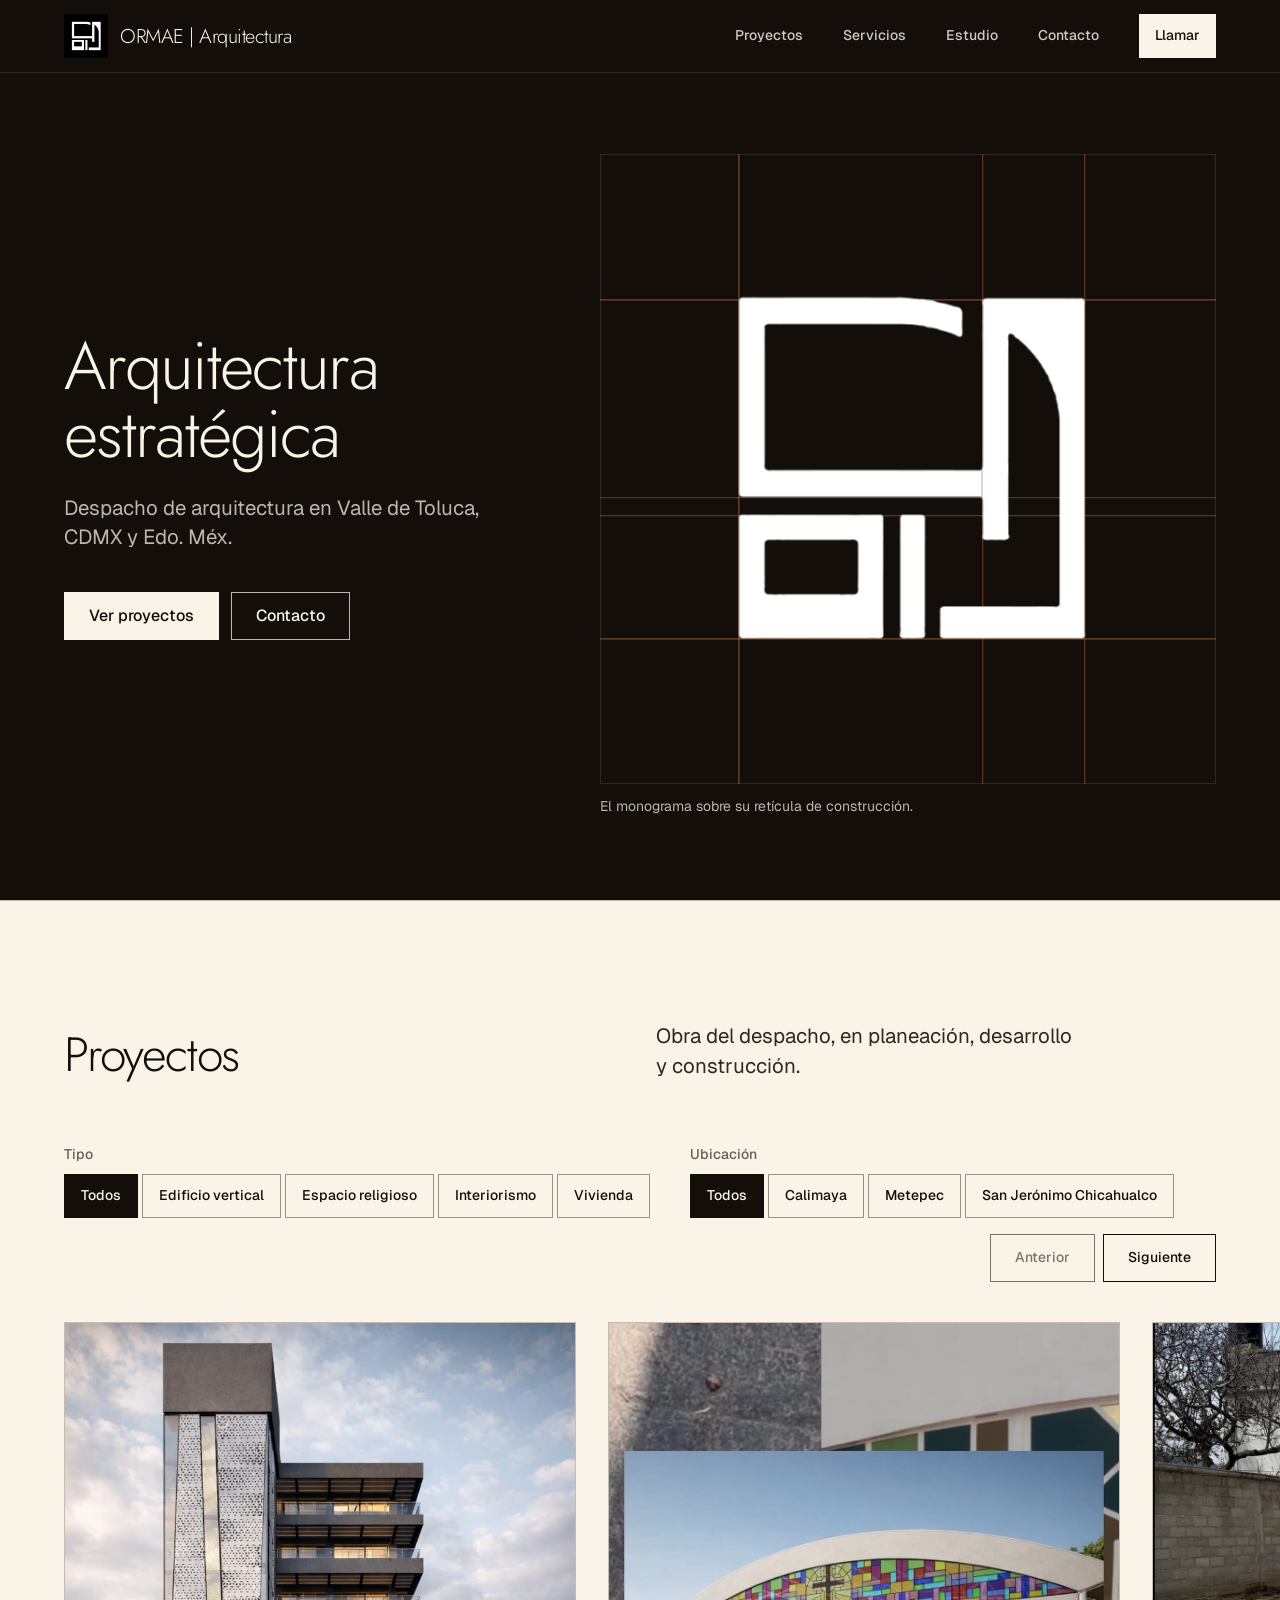
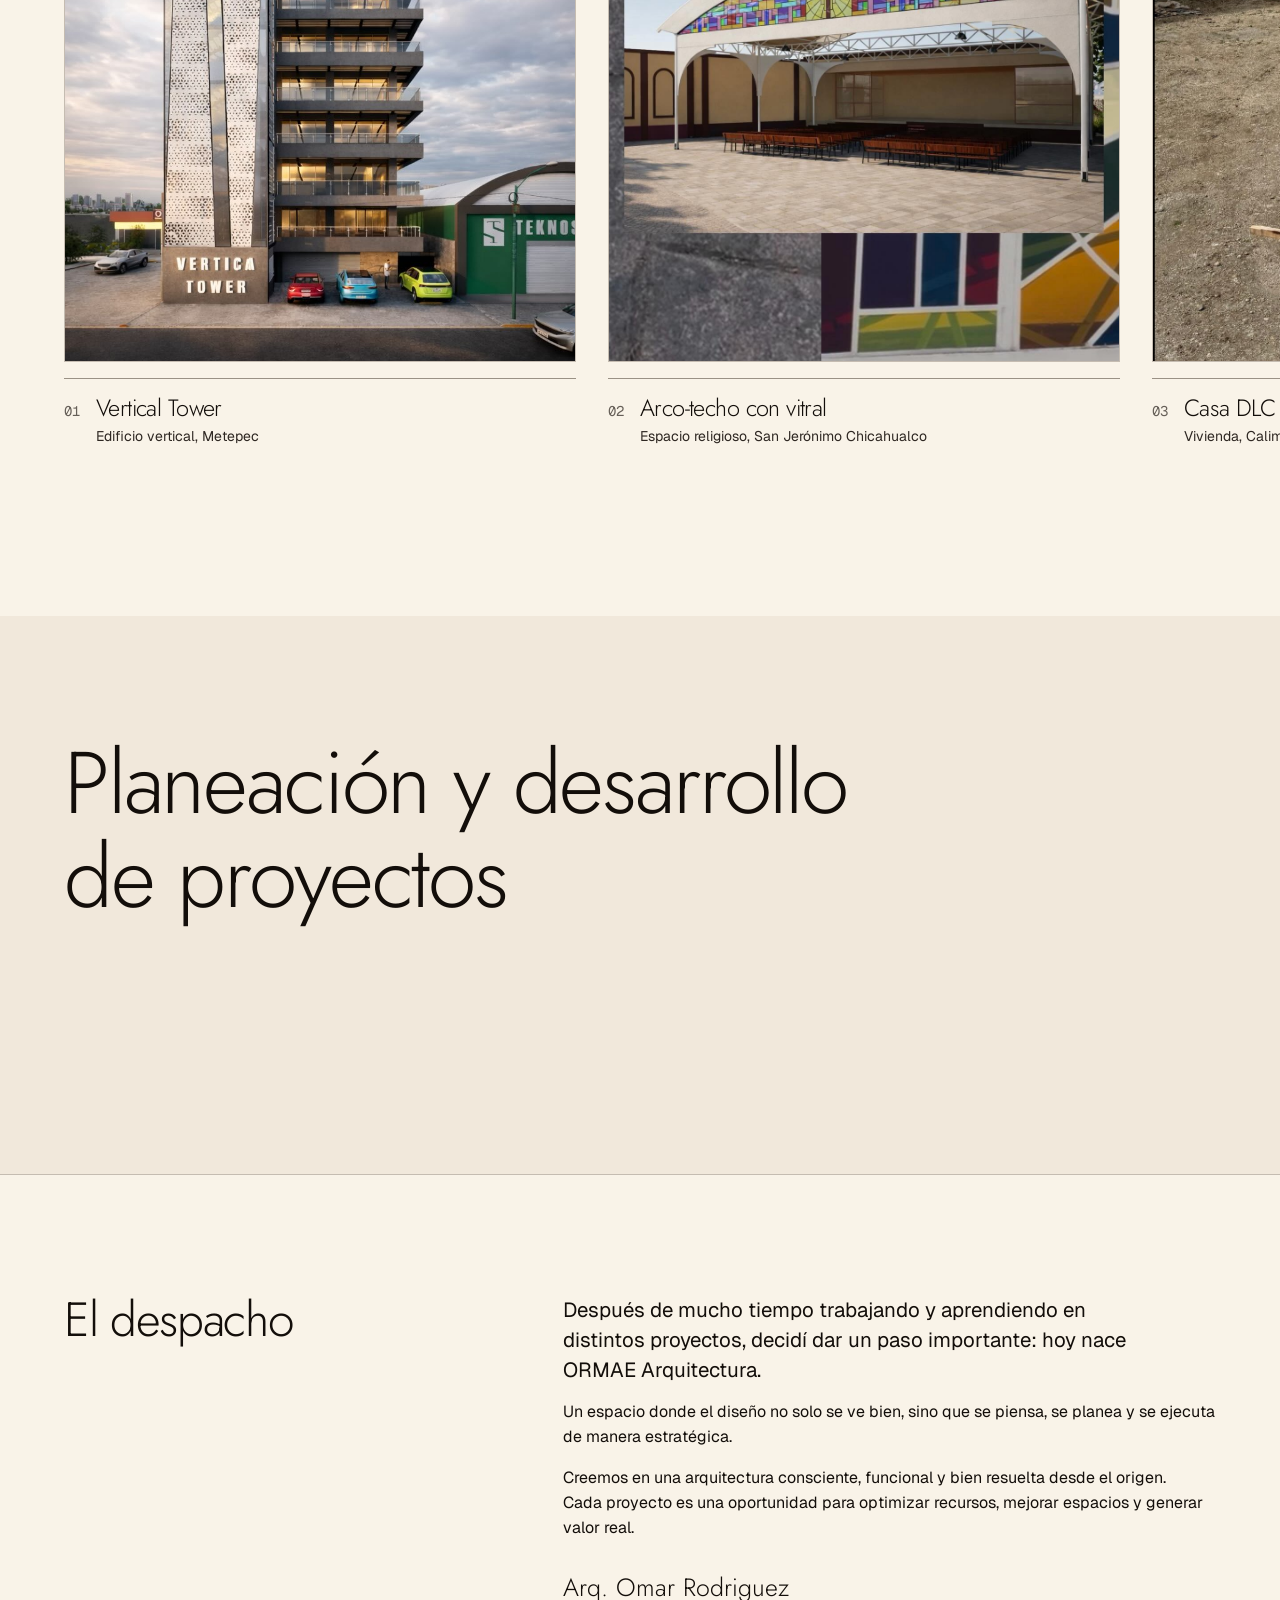
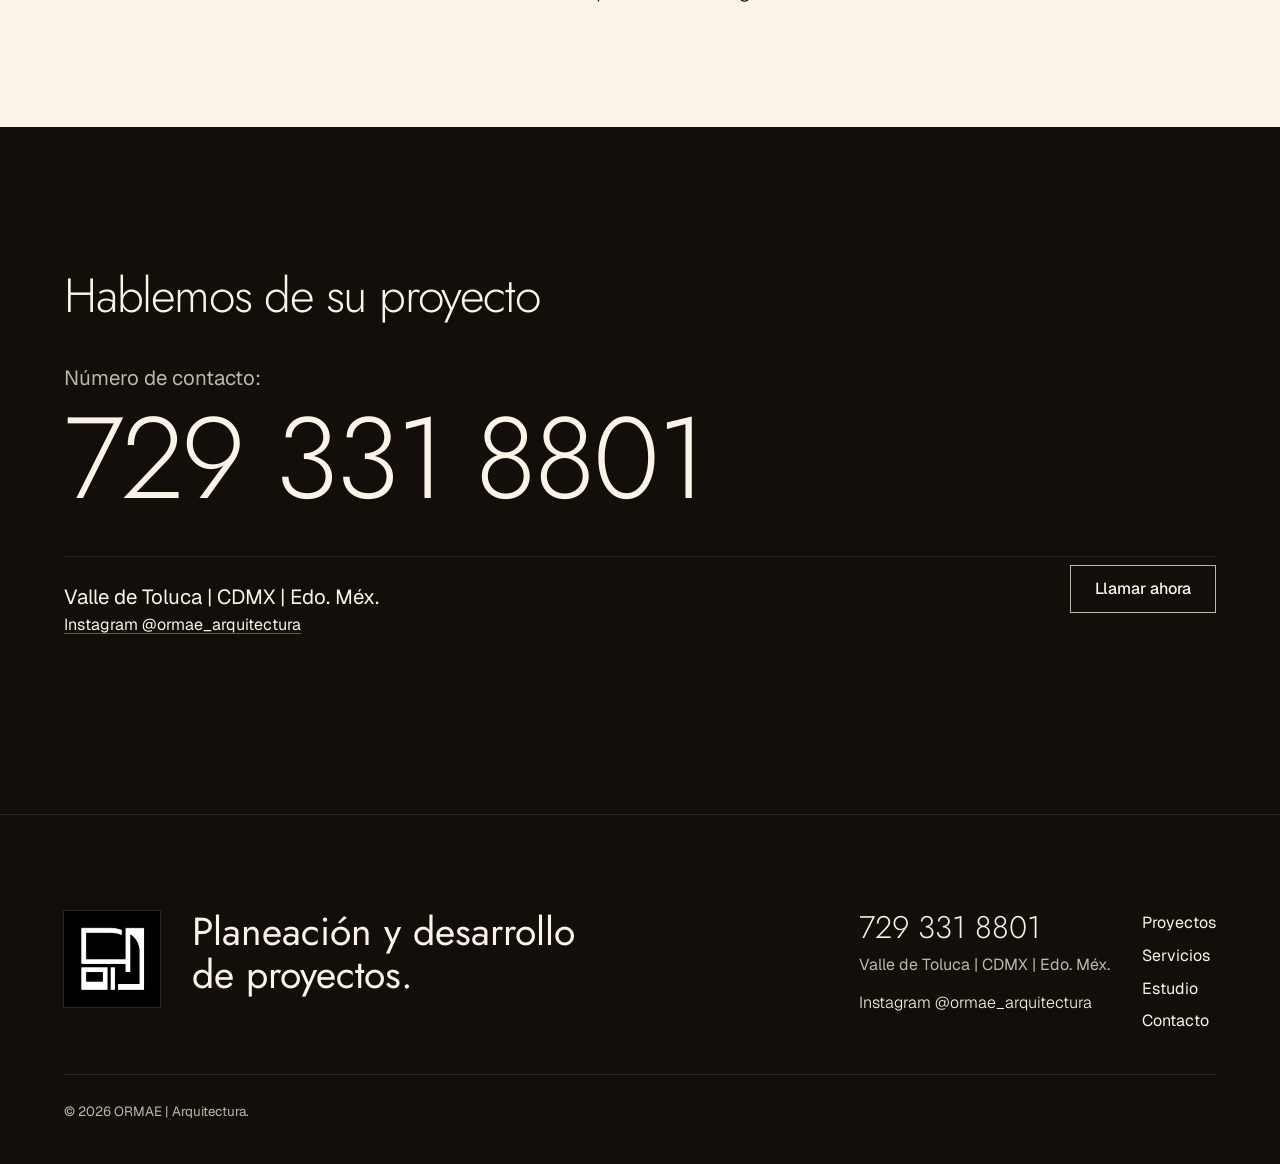
==== commit c1f9d0ed: "Rediseño y proyectos demo de ORMAE | Arquitectura - Portada oscura con monograma en capas 3D, tipogr" ====
--- a/index.html
+++ b/index.html
@@ -3,12 +3,13 @@
 <head>
   <meta charset="utf-8">
   <meta name="viewport" content="width=device-width, initial-scale=1">
-  <title>Arquitectura estratégica | Valle de Toluca, CDMX y Edo. Méx.</title>
-  <meta name="description" content="Arquitectura estratégica: planeación y desarrollo de proyectos en Valle de Toluca, CDMX y Edo. Méx. Número de contacto: 729 331 8801.">
+  <title>ORMAE | Arquitectura estratégica en Valle de Toluca, CDMX y Edo. Méx.</title>
+  <meta name="description" content="ORMAE | Arquitectura. Arquitectura estratégica: planeación y desarrollo de proyectos en Valle de Toluca, CDMX y Edo. Méx. Número de contacto: 729 331 8801.">
   <meta name="theme-color" content="#1c1814">
   <meta property="og:type" content="website">
   <meta property="og:locale" content="es_MX">
-  <meta property="og:title" content="Arquitectura estratégica">
+  <meta property="og:title" content="ORMAE | Arquitectura">
+  <meta property="og:site_name" content="ORMAE | Arquitectura">
   <meta property="og:description" content="Planeación y desarrollo de proyectos. Valle de Toluca | CDMX | Edo. Méx.">
   <meta property="og:image" content="assets/brand/logo-600.png">
   <meta name="twitter:card" content="summary">
@@ -25,8 +26,9 @@
 
   <header class="nav" data-nav>
     <div class="nav__bar">
-      <a class="nav__mark" href="index.html" aria-label="Inicio">
+      <a class="nav__mark" href="index.html" aria-label="ORMAE | Arquitectura, inicio">
         <img src="assets/brand/logo-600.png" width="40" height="40" alt="">
+        <span class="nav__name">ORMAE <span aria-hidden="true">|</span> Arquitectura</span>
       </a>
       <nav class="nav__links" id="menu" aria-label="Principal">
         <a href="#proyectos">Proyectos</a>
@@ -63,7 +65,7 @@
                 <span class="guide guide--v" style="--at: 18%"></span>
                 <span class="guide guide--v" style="--at: 64%"></span>
                 <span class="guide guide--v" style="--at: 83.33%"></span>
-                <div class="plate__mark" role="img" aria-label="Monograma del despacho: rectángulos blancos ensamblados como una planta arquitectónica">
+                <div class="plate__mark" role="img" aria-label="Monograma de ORMAE: rectángulos blancos ensamblados como una planta arquitectónica">
                   <img class="plate__layer" style="--z: 30" src="assets/brand/capa-marco.png" width="1200" height="1200" alt="" fetchpriority="high">
                   <img class="plate__layer" style="--z: 55" src="assets/brand/capa-barra.png" width="1200" height="1200" alt="" fetchpriority="high">
                   <img class="plate__layer" style="--z: 80" src="assets/brand/capa-d.png" width="1200" height="1200" alt="" fetchpriority="high">
@@ -137,11 +139,12 @@
 
   <footer class="footer" data-dark>
     <div class="container footer__grid">
-      <img class="footer__mark" src="assets/brand/logo-600.png" width="96" height="96" alt="Logotipo del despacho">
+      <img class="footer__mark" src="assets/brand/logo-600.png" width="96" height="96" alt="Logotipo de ORMAE | Arquitectura">
       <p class="footer__statement">Planeación y desarrollo de proyectos.</p>
       <div class="footer__contact">
         <a href="tel:7293318801">729 331 8801</a>
         <span>Valle de Toluca | CDMX | Edo. Méx.</span>
+        <a class="footer__ig" href="https://www.instagram.com/ormae_arquitectura/" rel="me noopener" target="_blank">Instagram @ormae_arquitectura</a>
       </div>
       <nav class="footer__links" aria-label="Pie de página">
         <a href="#proyectos">Proyectos</a>
@@ -149,7 +152,7 @@
         <a href="#estudio">Estudio</a>
         <a href="#contacto">Contacto</a>
       </nav>
-      <p class="footer__legal"><small>© <span data-year>2026</span>. Arquitectura estratégica.</small></p>
+      <p class="footer__legal"><small>© <span data-year>2026</span> ORMAE | Arquitectura.</small></p>
     </div>
   </footer>
 
--- a/css/site.css
+++ b/css/site.css
@@ -9,6 +9,7 @@
 /* Hallmark · waive 44c · proyecto.html opens with a crumb, the project name and a full-width cover drawn from data · it is the detail template, not a landing hero; its first screen is the project's own cover photograph */
 /* Hallmark · hero-review: in-thread · 0 findings · finish-review: in-thread (no subagent requested) · 2 findings · 2 resolved (mobile menu order, footer on short pages) · gap: none */
 /* Hallmark · dismissed F4 · .hero .btn--primary is the page's one primary, its colours swapped for the ink hero */
+/* Hallmark · waive 83 · the carousel holds five project covers, all the studio's own renders and site photos from its Instagram · the work is the page for an architecture studio portfolio */
 @import url("./tokens.css");
 @import url("./base.css");
 
@@ -48,7 +49,8 @@
 /* ---------- Nav: a full-width bar that turns ink over the dark sections ---------- */
 .nav { position: fixed; inset-inline: 0; top: 0; z-index: var(--z-sticky-nav); background: var(--color-paper); color: var(--color-ink); border-bottom: var(--rule-hair) solid var(--color-rule); transition: background-color var(--dur-short) var(--ease-out), color var(--dur-short) var(--ease-out), border-color var(--dur-short) var(--ease-out); }
 .nav__bar { display: flex; align-items: center; gap: var(--space-xl); max-width: var(--container); min-height: var(--nav-h); margin-inline: auto; padding-inline: var(--gutter); }
-.nav__mark { display: block; flex-shrink: 0; margin-right: auto; }
+.nav__mark { display: flex; align-items: center; gap: var(--space-sm); flex-shrink: 0; margin-right: auto; color: inherit; text-decoration: none; }
+.nav__name { font-family: var(--font-display); font-weight: var(--display-weight); font-size: var(--text-lg); letter-spacing: var(--tracking-display); white-space: nowrap; }
 .nav__mark img { width: 44px; height: 44px; }
 .nav__mark:focus-visible, .nav__links a:focus-visible, .nav__call:focus-visible, .nav__toggle:focus-visible { outline: 2px solid var(--color-focus); outline-offset: 2px; }
 .nav__links { display: flex; gap: var(--space-xl); }
@@ -171,6 +173,7 @@
 .studio__grid { display: grid; grid-template-columns: minmax(0, 5fr) minmax(0, 7fr); gap: var(--gap-columns); align-items: start; }
 .studio__body { display: grid; gap: var(--space-md); }
 .studio__body p { max-width: 60ch; }
+.studio__sign { margin-top: var(--space-sm); font-family: var(--font-display); font-weight: var(--display-weight); font-size: var(--text-xl); }
 
 /* ---------- Contact: the ink close ---------- */
 .contact { padding-block: var(--section-gap) var(--section-gap-l); background: var(--color-ink); color: var(--color-on-ink); }
@@ -195,6 +198,7 @@
 .footer__contact { grid-area: contact; display: grid; gap: var(--space-xs); font-size: var(--text-md); color: var(--color-on-ink-muted); }
 .footer__contact a { color: var(--color-on-ink); font-family: var(--font-display); font-weight: var(--display-weight); font-size: var(--text-2xl); line-height: 1.1; text-decoration: none; white-space: nowrap; }
 .footer__contact a:hover { text-decoration: underline; text-decoration-color: var(--color-accent); text-decoration-thickness: 1px; }
+.footer__contact a.footer__ig { font-family: var(--font-body); font-size: var(--text-md); margin-top: var(--space-xs); }
 .footer__links { grid-area: links; display: grid; gap: var(--space-xs); }
 .footer__links a { color: var(--color-on-ink); font-size: var(--text-md); text-decoration: none; }
 .footer__links a:hover { text-decoration: underline; text-decoration-color: var(--color-on-ink-muted); }
@@ -218,7 +222,7 @@
 .project__summary { margin-top: var(--space-lg); color: var(--color-ink-2); }
 .cover { position: relative; margin: var(--space-2xl) 0 0; }
 .cover__frame { position: relative; overflow: hidden; background: var(--color-paper-2); }
-.cover__frame img { width: 100%; height: auto; }
+.cover__frame img, .cover__frame .shot img { display: block; width: auto; max-width: 100%; height: auto; max-height: 82svh; margin-inline: auto; }
 .cover__frame .sheet { position: relative; aspect-ratio: 16 / 9; }
 .project__body { display: grid; grid-template-columns: minmax(0, 5fr) minmax(0, 7fr); gap: var(--gap-columns); padding-block: var(--section-gap-s); }
 .project__body h2 { font-size: var(--text-3xl); }
@@ -295,6 +299,7 @@
   .footer__links { grid-auto-flow: column; justify-content: start; gap: var(--space-lg); }
 }
 @media (max-width: 40rem) {
+  .nav__name { display: none; }
   .gallery { grid-template-columns: minmax(0, 1fr); }
   .contact__phone a { font-size: clamp(2.5rem, 13vw, 4rem); }
   .footer__mark { width: 64px; height: 64px; }
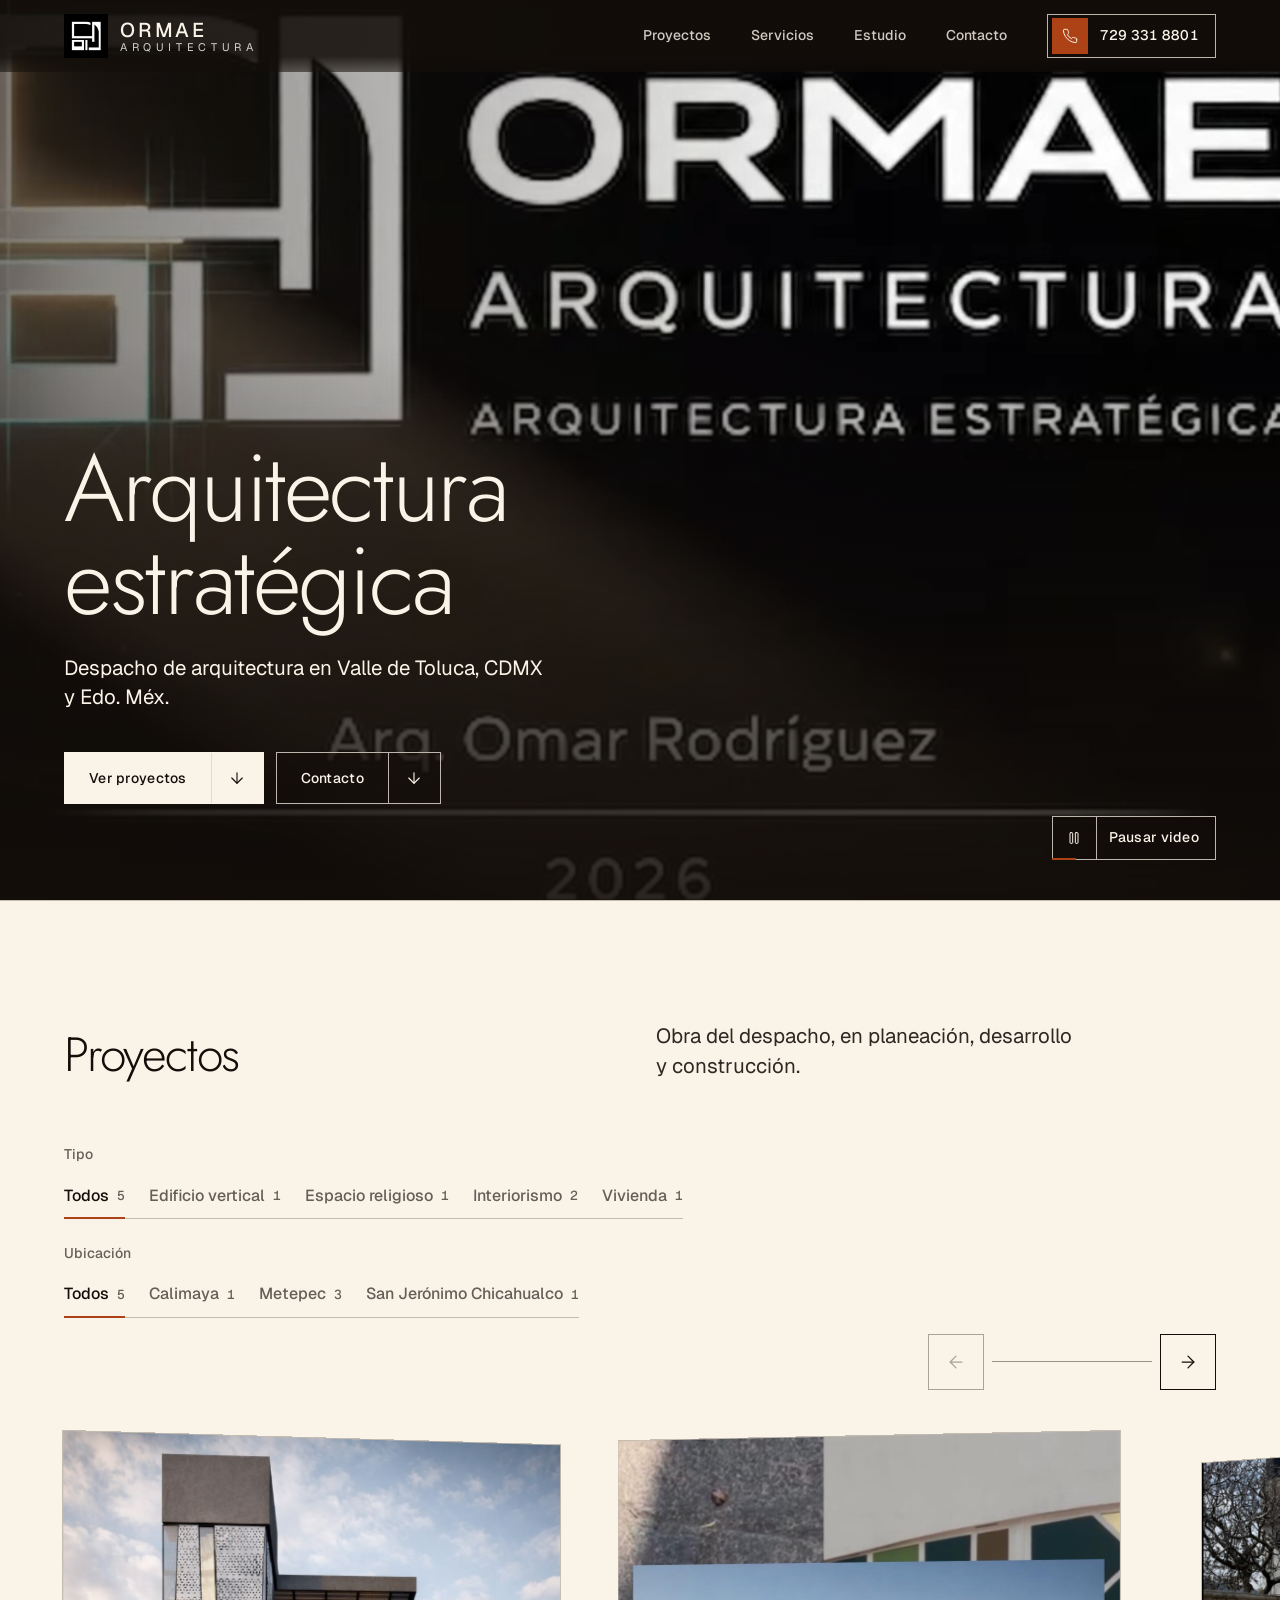
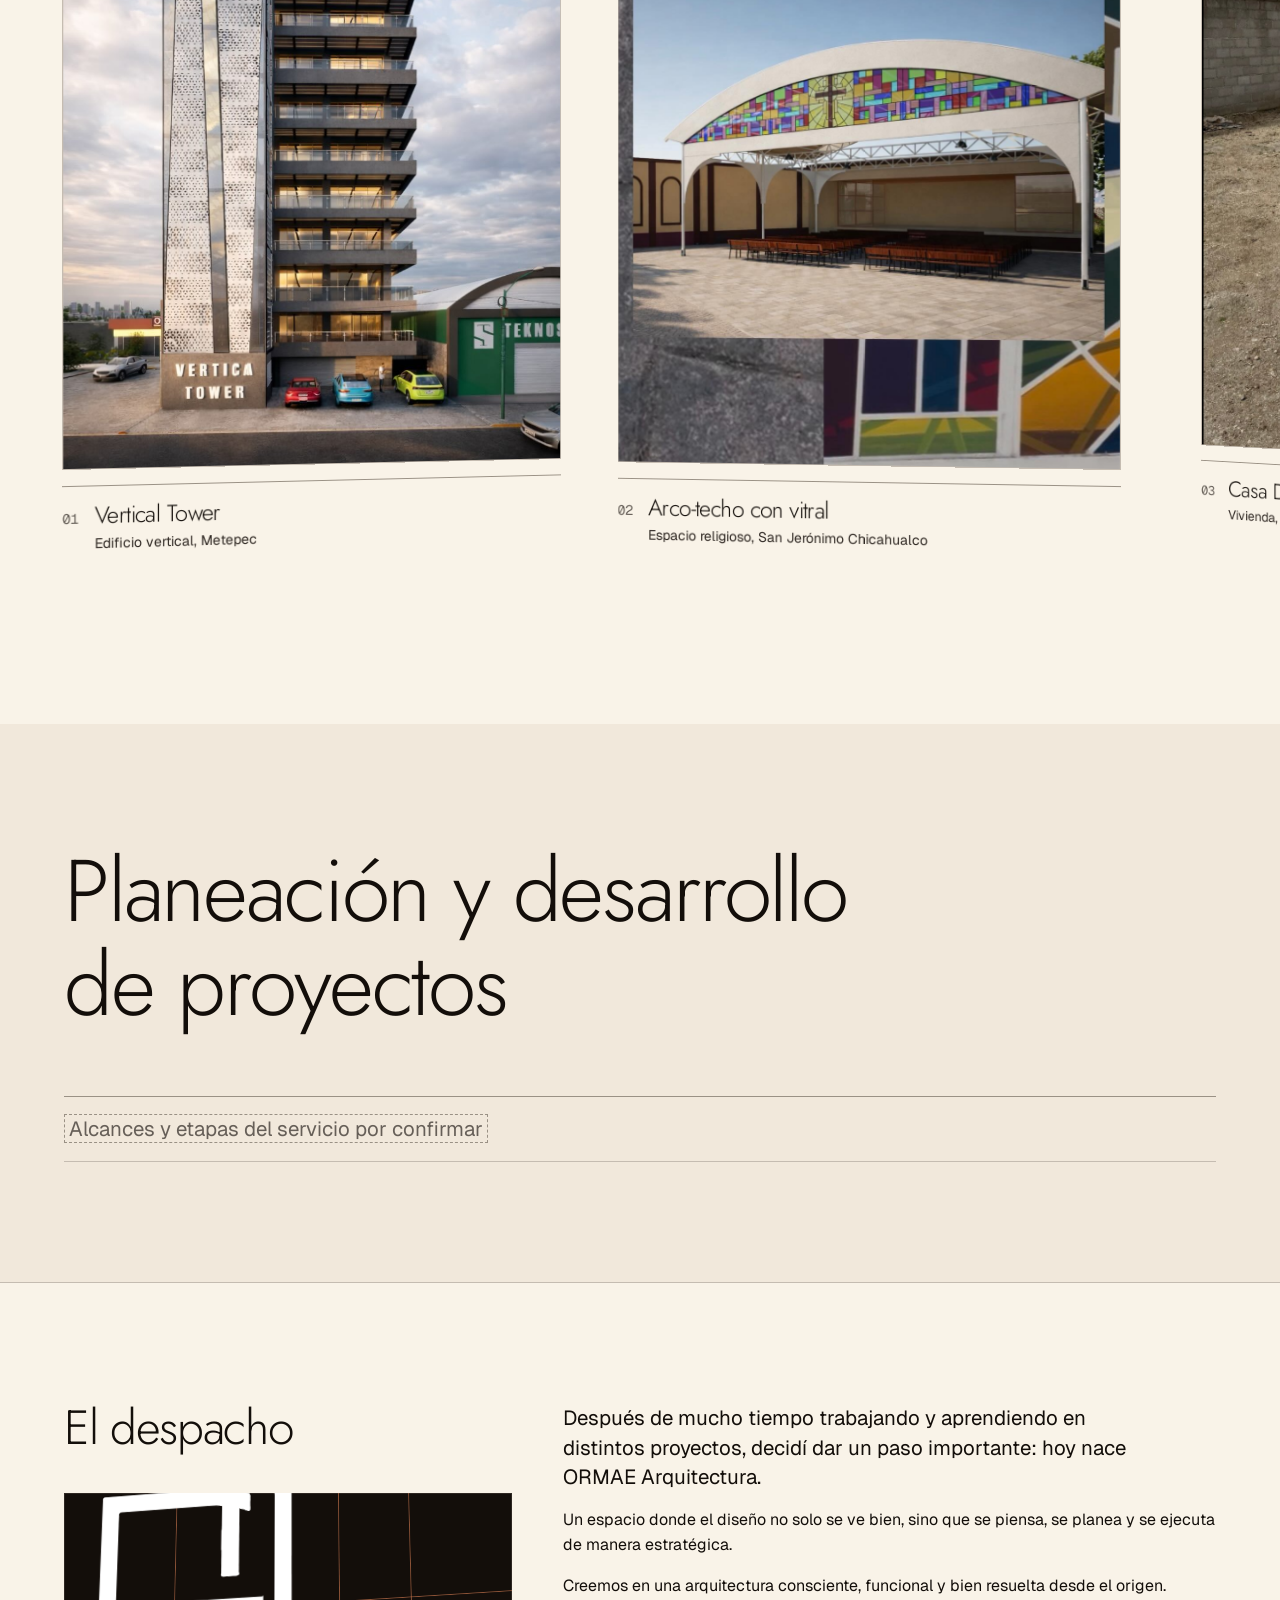
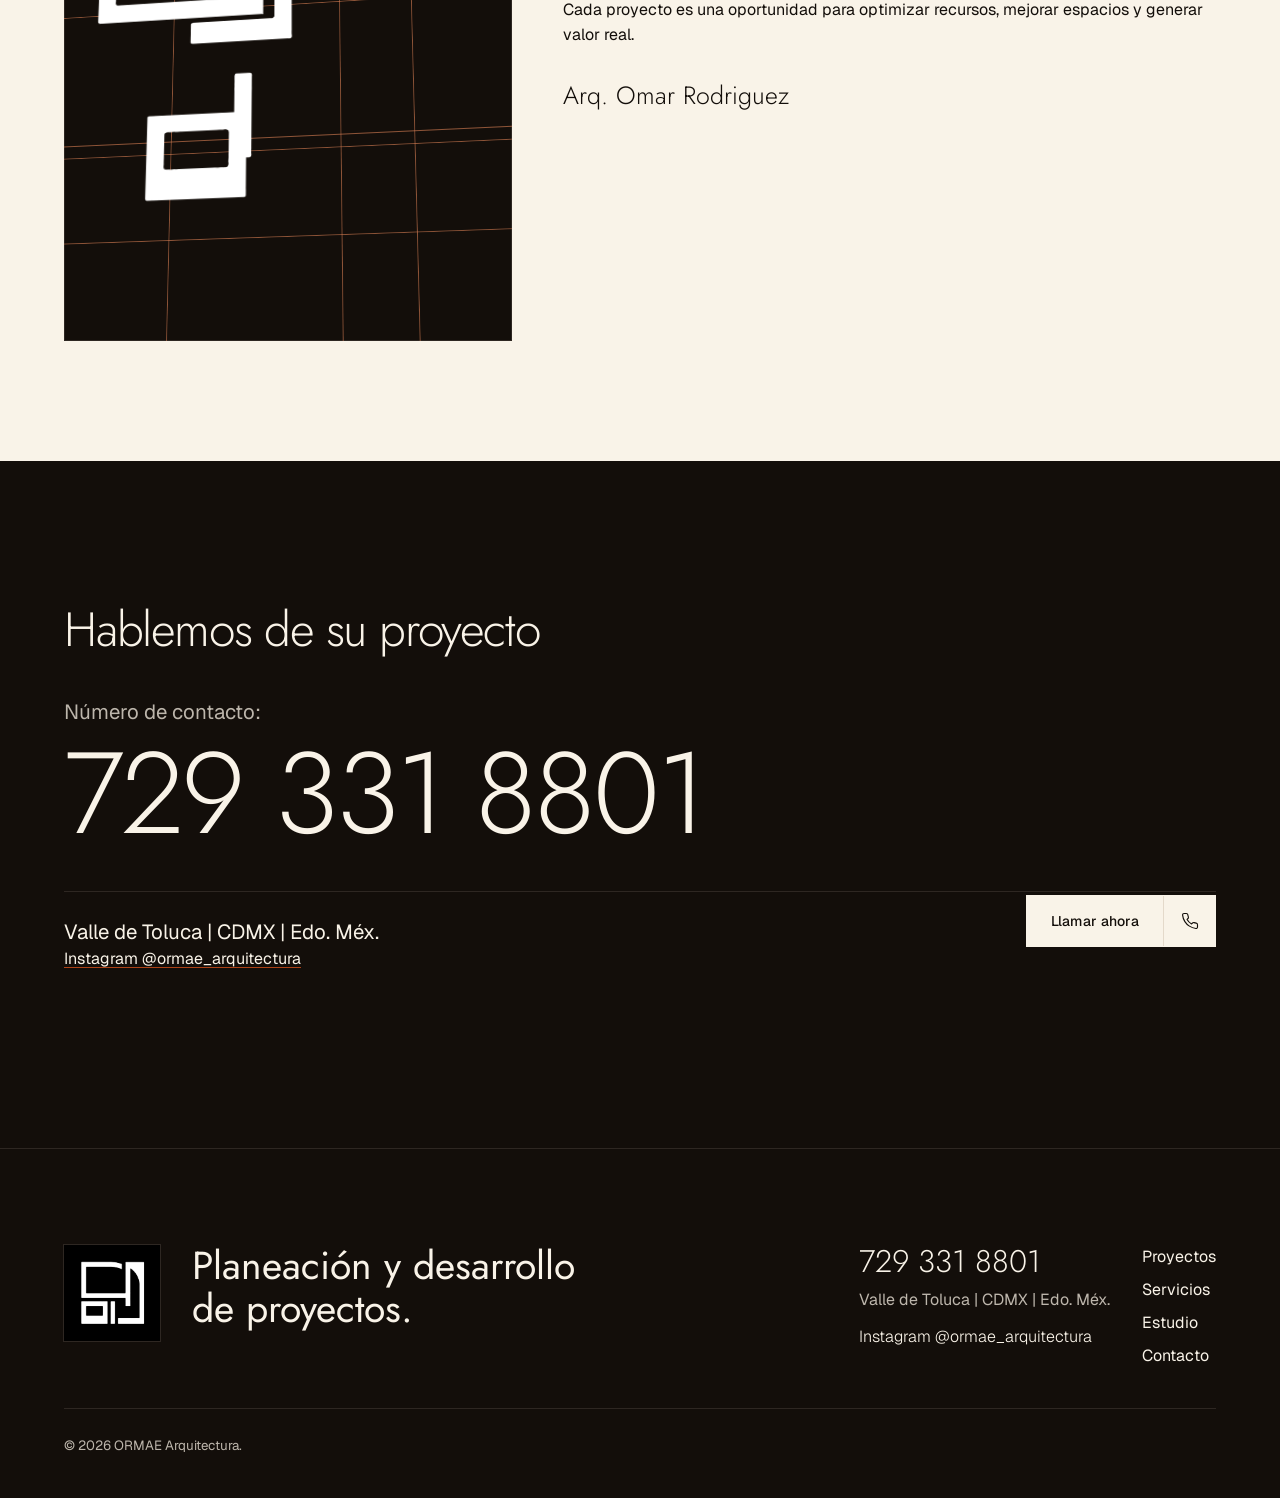
==== commit 721536da: "Video de portada en 3D, controles de alta gama y nombre ORMAE Arquitectura - Portada con el video de" ====
--- a/index.html
+++ b/index.html
@@ -3,13 +3,13 @@
 <head>
   <meta charset="utf-8">
   <meta name="viewport" content="width=device-width, initial-scale=1">
-  <title>ORMAE | Arquitectura estratégica en Valle de Toluca, CDMX y Edo. Méx.</title>
-  <meta name="description" content="ORMAE | Arquitectura. Arquitectura estratégica: planeación y desarrollo de proyectos en Valle de Toluca, CDMX y Edo. Méx. Número de contacto: 729 331 8801.">
+  <title>ORMAE Arquitectura | Arquitectura estratégica en Valle de Toluca, CDMX y Edo. Méx.</title>
+  <meta name="description" content="ORMAE Arquitectura. Arquitectura estratégica: planeación y desarrollo de proyectos en Valle de Toluca, CDMX y Edo. Méx. Número de contacto: 729 331 8801.">
   <meta name="theme-color" content="#1c1814">
   <meta property="og:type" content="website">
   <meta property="og:locale" content="es_MX">
-  <meta property="og:title" content="ORMAE | Arquitectura">
-  <meta property="og:site_name" content="ORMAE | Arquitectura">
+  <meta property="og:title" content="ORMAE Arquitectura">
+  <meta property="og:site_name" content="ORMAE Arquitectura">
   <meta property="og:description" content="Planeación y desarrollo de proyectos. Valle de Toluca | CDMX | Edo. Méx.">
   <meta property="og:image" content="assets/brand/logo-600.png">
   <meta name="twitter:card" content="summary">
@@ -26,57 +26,52 @@
 
   <header class="nav" data-nav>
     <div class="nav__bar">
-      <a class="nav__mark" href="index.html" aria-label="ORMAE | Arquitectura, inicio">
+      <a class="nav__mark" href="index.html" aria-label="ORMAE Arquitectura, inicio">
         <img src="assets/brand/logo-600.png" width="40" height="40" alt="">
-        <span class="nav__name">ORMAE <span aria-hidden="true">|</span> Arquitectura</span>
+        <span class="nav__name wordmark"><span class="wordmark-main">ORMAE</span><span class="wordmark-sub">Arquitectura</span></span>
       </a>
       <nav class="nav__links" id="menu" aria-label="Principal">
-        <a href="#proyectos">Proyectos</a>
-        <a href="#servicios">Servicios</a>
-        <a href="#estudio">Estudio</a>
-        <a href="#contacto">Contacto</a>
+        <a href="#proyectos" style="--i: 0">Proyectos</a>
+        <a href="#servicios" style="--i: 1">Servicios</a>
+        <a href="#estudio" style="--i: 2">Estudio</a>
+        <a href="#contacto" style="--i: 3">Contacto</a>
+        <p class="nav__panel-foot">Valle de Toluca | CDMX | Edo. Méx.<br><a href="https://www.instagram.com/ormae_arquitectura/" rel="me noopener" target="_blank">Instagram @ormae_arquitectura</a></p>
       </nav>
-      <a class="nav__call" href="tel:7293318801">Llamar</a>
-      <button class="nav__toggle" type="button" aria-expanded="false" aria-controls="menu" data-menu-toggle>Menú</button>
+      <a class="nav__call" href="tel:7293318801" aria-label="Llamar al 729 331 8801">
+        <span class="nav__call-icon"><svg viewBox="0 0 24 24" width="18" height="18" fill="none" stroke="currentColor" stroke-width="1.5" stroke-linecap="round" stroke-linejoin="round" aria-hidden="true"><path d="M22 16.92v3a2 2 0 0 1-2.18 2 19.79 19.79 0 0 1-8.63-3.07 19.5 19.5 0 0 1-6-6 19.79 19.79 0 0 1-3.07-8.67A2 2 0 0 1 4.11 2h3a2 2 0 0 1 2 1.72 12.84 12.84 0 0 0 .7 2.81 2 2 0 0 1-.45 2.11L8.09 9.91a16 16 0 0 0 6 6l1.27-1.27a2 2 0 0 1 2.11-.45 12.84 12.84 0 0 0 2.81.7A2 2 0 0 1 22 16.92z"/></svg></span>
+        <span class="nav__call-label">729 331 8801</span>
+      </a>
+      <button class="nav__toggle" type="button" aria-expanded="false" aria-controls="menu" data-menu-toggle>
+        <span class="nav__burger" aria-hidden="true"><i></i><i></i></span>
+        <span class="nav__toggle-label">Menú</span>
+      </button>
     </div>
   </header>
 
   <main id="main">
     <!-- INICIO -->
     <section class="hero" aria-labelledby="hero-title" data-hero data-dark>
-      <div class="container hero__grid">
-        <div class="hero__text">
-          <h1 id="hero-title">Arquitectura estratégica</h1>
-          <p class="lead">Despacho de arquitectura en Valle de Toluca, CDMX y Edo.&nbsp;Méx.</p>
-          <div class="actions">
-            <a class="btn btn--primary" href="#proyectos">Ver proyectos</a>
-            <a class="btn btn--secondary" href="#contacto">Contacto</a>
-          </div>
+      <div class="hero__media" aria-hidden="true">
+        <div class="hero__plane" data-hero-plane>
+          <video class="hero__video" autoplay muted playsinline loop preload="auto" poster="assets/video/portada-intro.jpg" width="1280" height="720" data-hero-video>
+            <source src="assets/video/portada-movil.mp4" type="video/mp4" media="(max-width: 48rem)">
+            <source src="assets/video/portada.webm" type="video/webm">
+            <source src="assets/video/portada.mp4" type="video/mp4">
+          </video>
+          <img class="hero__still" src="assets/video/portada-poster.jpg" width="1280" height="720" alt="" loading="lazy">
         </div>
-
-        <figure class="hero__visual" data-slot="portada" data-alt="Fotografía protagonista de un proyecto del despacho, horizontal, 2400 px o más">
-          <div class="plate" data-plate>
-            <div class="plate__stage">
-              <div class="plate__square">
-                <span class="guide guide--h" style="--at: 18%"></span>
-                <span class="guide guide--h" style="--at: 55.33%"></span>
-                <span class="guide guide--h" style="--at: 58.67%"></span>
-                <span class="guide guide--h" style="--at: 82%"></span>
-                <span class="guide guide--v" style="--at: 18%"></span>
-                <span class="guide guide--v" style="--at: 64%"></span>
-                <span class="guide guide--v" style="--at: 83.33%"></span>
-                <div class="plate__mark" role="img" aria-label="Monograma de ORMAE: rectángulos blancos ensamblados como una planta arquitectónica">
-                  <img class="plate__layer" style="--z: 30" src="assets/brand/capa-marco.png" width="1200" height="1200" alt="" fetchpriority="high">
-                  <img class="plate__layer" style="--z: 55" src="assets/brand/capa-barra.png" width="1200" height="1200" alt="" fetchpriority="high">
-                  <img class="plate__layer" style="--z: 80" src="assets/brand/capa-d.png" width="1200" height="1200" alt="" fetchpriority="high">
-                  <img class="plate__layer" style="--z: 110" src="assets/brand/capa-j.png" width="1200" height="1200" alt="" fetchpriority="high">
-                </div>
-              </div>
-            </div>
-          </div>
-          <figcaption class="caption" data-keep>El monograma sobre su retícula de construcción.</figcaption>
-        </figure>
+        <div class="hero__scrim"></div>
       </div>
+      <div class="container hero__content" data-hero-content>
+        <h1 id="hero-title"><span class="hero__line">Arquitectura</span> <span class="hero__line">estratégica</span></h1>
+        <p class="lead">Despacho de arquitectura en Valle de Toluca, CDMX y Edo.&nbsp;Méx.</p>
+        <div class="actions">
+          <a class="btn btn--primary" href="#proyectos" data-dir="down"><span class="btn__label">Ver proyectos</span><span class="btn__icon"><svg viewBox="0 0 24 24" width="18" height="18" fill="none" stroke="currentColor" stroke-width="1.5" stroke-linecap="round" stroke-linejoin="round" aria-hidden="true"><path d="M12 5v14"/><path d="m19 12-7 7-7-7"/></svg></span></a>
+          <a class="btn btn--secondary" href="#contacto" data-dir="down"><span class="btn__label">Contacto</span><span class="btn__icon"><svg viewBox="0 0 24 24" width="18" height="18" fill="none" stroke="currentColor" stroke-width="1.5" stroke-linecap="round" stroke-linejoin="round" aria-hidden="true"><path d="M12 5v14"/><path d="m19 12-7 7-7-7"/></svg></span></a>
+        </div>
+      </div>
+      <button class="hero__toggle" type="button" data-video-toggle aria-pressed="false"><span class="hero__toggle-icon"><svg class="ic-pause" viewBox="0 0 24 24" width="18" height="18" fill="none" stroke="currentColor" stroke-width="1.5" stroke-linecap="round" stroke-linejoin="round" aria-hidden="true"><rect x="14" y="4" width="4" height="16" rx="1"/><rect x="6" y="4" width="4" height="16" rx="1"/></svg><svg class="ic-play" viewBox="0 0 24 24" width="18" height="18" fill="none" stroke="currentColor" stroke-width="1.5" stroke-linecap="round" stroke-linejoin="round" aria-hidden="true"><polygon points="6 3 20 12 6 21 6 3"/></svg></span><span class="hero__toggle-label">Pausar video</span></button>
+      <p class="visually-hidden">Video de fondo: presentación del monograma de ORMAE y recorrido por un interior de concreto y vidrio con luz natural.</p>
     </section>
 
     <!-- PROYECTOS -->
@@ -90,8 +85,9 @@
         <div class="work__bar">
           <div class="filters" data-filters hidden></div>
           <div class="rail-nav" data-rail-nav hidden>
-            <button class="rail-btn" type="button" data-rail-prev aria-controls="carrusel">Anterior</button>
-            <button class="rail-btn" type="button" data-rail-next aria-controls="carrusel">Siguiente</button>
+            <button class="rail-btn" type="button" data-rail-prev aria-controls="carrusel" aria-label="Proyecto anterior"><svg viewBox="0 0 24 24" width="18" height="18" fill="none" stroke="currentColor" stroke-width="1.5" stroke-linecap="round" stroke-linejoin="round" aria-hidden="true"><path d="m12 19-7-7 7-7"/><path d="M19 12H5"/></svg></button>
+            <span class="rail-progress" aria-hidden="true" data-rail-progress></span>
+            <button class="rail-btn" type="button" data-rail-next aria-controls="carrusel" aria-label="Proyecto siguiente"><svg viewBox="0 0 24 24" width="18" height="18" fill="none" stroke="currentColor" stroke-width="1.5" stroke-linecap="round" stroke-linejoin="round" aria-hidden="true"><path d="M5 12h14"/><path d="m12 5 7 7-7 7"/></svg></button>
           </div>
         </div>
         <p class="visually-hidden" aria-live="polite" data-filter-status></p>
@@ -106,7 +102,7 @@
     <!-- SERVICIOS -->
     <section class="services" id="servicios" aria-labelledby="services-title">
       <div class="container">
-        <h2 id="services-title" class="statement" data-reveal>Planeación y desarrollo de proyectos</h2>
+        <h2 id="services-title" class="statement" data-depth>Planeación y desarrollo de proyectos</h2>
         <ul class="scope" data-scope data-reveal style="--i: 2">
           <li><span class="fill" data-fill="alcances">Alcances y etapas del servicio por confirmar</span></li>
         </ul>
@@ -115,9 +111,30 @@
 
     <!-- ESTUDIO -->
     <section class="studio" id="estudio" aria-labelledby="studio-title">
-      <div class="container studio__grid" data-reveal>
-        <h2 id="studio-title">El despacho</h2>
-        <div class="studio__body" data-studio>
+      <div class="container studio__grid">
+        <div class="studio__side">
+          <h2 id="studio-title" data-reveal>El despacho</h2>
+          <div class="plate plate--studio" data-plate>
+            <div class="plate__stage">
+              <div class="plate__square">
+                <span class="guide guide--h" style="--at: 18%"></span>
+                <span class="guide guide--h" style="--at: 55.33%"></span>
+                <span class="guide guide--h" style="--at: 58.67%"></span>
+                <span class="guide guide--h" style="--at: 82%"></span>
+                <span class="guide guide--v" style="--at: 18%"></span>
+                <span class="guide guide--v" style="--at: 64%"></span>
+                <span class="guide guide--v" style="--at: 83.33%"></span>
+                <div class="plate__mark" role="img" aria-label="Monograma de ORMAE: rectángulos blancos ensamblados como una planta arquitectónica">
+                  <img class="plate__layer" style="--z: 30" src="assets/brand/capa-marco.png" width="1200" height="1200" alt="" loading="lazy">
+                  <img class="plate__layer" style="--z: 55" src="assets/brand/capa-barra.png" width="1200" height="1200" alt="" loading="lazy">
+                  <img class="plate__layer" style="--z: 80" src="assets/brand/capa-d.png" width="1200" height="1200" alt="" loading="lazy">
+                  <img class="plate__layer" style="--z: 110" src="assets/brand/capa-j.png" width="1200" height="1200" alt="" loading="lazy">
+                </div>
+              </div>
+            </div>
+          </div>
+        </div>
+        <div class="studio__body" data-studio data-reveal>
           <p class="lead"><span class="fill" data-fill="estudio">Presentación del despacho y su enfoque, por entregar</span></p>
         </div>
       </div>
@@ -131,7 +148,7 @@
           <p class="contact__phone">Número de contacto: <a href="tel:7293318801">729 331 8801</a></p>
           <p class="contact__area">Valle de Toluca | CDMX | Edo. Méx.</p>
           <div class="contact__extra" data-contact-extra></div>
-          <a class="btn btn--secondary contact__btn" href="tel:7293318801">Llamar ahora</a>
+          <a class="btn btn--primary contact__btn" href="tel:7293318801" data-dir="call"><span class="btn__label">Llamar ahora</span><span class="btn__icon"><svg viewBox="0 0 24 24" width="18" height="18" fill="none" stroke="currentColor" stroke-width="1.5" stroke-linecap="round" stroke-linejoin="round" aria-hidden="true"><path d="M22 16.92v3a2 2 0 0 1-2.18 2 19.79 19.79 0 0 1-8.63-3.07 19.5 19.5 0 0 1-6-6 19.79 19.79 0 0 1-3.07-8.67A2 2 0 0 1 4.11 2h3a2 2 0 0 1 2 1.72 12.84 12.84 0 0 0 .7 2.81 2 2 0 0 1-.45 2.11L8.09 9.91a16 16 0 0 0 6 6l1.27-1.27a2 2 0 0 1 2.11-.45 12.84 12.84 0 0 0 2.81.7A2 2 0 0 1 22 16.92z"/></svg></span></a>
         </div>
       </div>
     </section>
@@ -139,7 +156,7 @@
 
   <footer class="footer" data-dark>
     <div class="container footer__grid">
-      <img class="footer__mark" src="assets/brand/logo-600.png" width="96" height="96" alt="Logotipo de ORMAE | Arquitectura">
+      <img class="footer__mark" src="assets/brand/logo-600.png" width="96" height="96" alt="Logotipo de ORMAE Arquitectura">
       <p class="footer__statement">Planeación y desarrollo de proyectos.</p>
       <div class="footer__contact">
         <a href="tel:7293318801">729 331 8801</a>
@@ -152,7 +169,7 @@
         <a href="#estudio">Estudio</a>
         <a href="#contacto">Contacto</a>
       </nav>
-      <p class="footer__legal"><small>© <span data-year>2026</span> ORMAE | Arquitectura.</small></p>
+      <p class="footer__legal"><small>© <span data-year>2026</span> ORMAE Arquitectura.</small></p>
     </div>
   </footer>
 
--- a/css/site.css
+++ b/css/site.css
@@ -1,5 +1,5 @@
 /* Hallmark · shape: Index-First (draw swap from Manifesto: the prompt gives no beliefs to declare, and the work is the page) · genre: editorial · theme: Specimen (deal 2/3, seed sitio-presentaci-para-despacho-ab82·341804bb·2026-11-20·r0) · job: hire · draw: 87fbb9
- * hero: Stage on ink, full screen by request (swap from Banner: the monogram is the strongest real thing and earns the visual) · nav: full-width bar, paper over light sections and ink over dark ones, by request · footer: statement on ink with the phone and the region · index: a horizontal carousel by request · accent: terracotta by request · services: statement without guides by request · imagery: none yet, the user's own photographs only; drafting-sheet slots until they arrive · signature: the monogram split into four exact layers over its measured construction grid; they assemble on arrival, part in depth under the pointer and on scroll · display: Jost 300 by request (geometric sans echoing the monogram), replacing the theme's Bodoni · ink areas: hero, contact, footer by request
+ * hero: Poster, the studio's own video full-bleed as a 3D plane by request (was Stage on ink) (swap from Banner: the monogram is the strongest real thing and earns the visual) · nav: full-width bar, paper over light sections and ink over dark ones, by request · footer: statement on ink with the phone and the region · index: a horizontal carousel by request · accent: terracotta by request · services: statement without guides by request · imagery: none yet, the user's own photographs only; drafting-sheet slots until they arrive · signature: the video plane in depth; the monogram split into four exact layers (now in Estudio) over its measured construction grid; they assemble on arrival, part in depth under the pointer and on scroll · display: Jost 300 by request (geometric sans echoing the monogram), replacing the theme's Bodoni · ink areas: hero, contact, footer by request
  * axes: light/high-contrast-serif/cool · posture: restrained · contrast: pass · fold: pass · copy: verbatim for the four confirmed lines · v2.0.0 */
 /* Hallmark · pre-emit critique: P4 H5 E4 S4 R4 V4 · weakest: S, almost no material beyond the logo and four lines; answered by measuring the monogram itself (stroke 7/150) and drawing its grid as the hero, never inventing work */
 /* Hallmark · waive 81 · each empty project slot holds a ruled drafting sheet labelled Imagen por publicar · the user forbade stock photographs and asked for elegant temporary spaces until the project photos arrive */
@@ -19,8 +19,8 @@
   --color-on-ink: oklch(96.5% 0.016 82);
   --color-on-ink-muted: oklch(78% 0.016 78);
   --color-scrim: oklch(17% 0.012 60 / 0.88);
+  --color-scrim-soft: oklch(17% 0.012 60 / 0.55);
   --nav-h: 72px;
-  --hero-visual-h: min(70dvh, 640px);
 }
 
 /* The user's photographs print as they were shot: the theme's duotone is switched off */
@@ -28,15 +28,6 @@
 [data-slot]:has(> img)::before { content: none; }
 
 /* ---------- Controls ---------- */
-.btn { display: inline-flex; align-items: center; justify-content: center; gap: var(--space-xs); min-height: 48px; padding: 0 var(--space-lg); border: var(--rule-hair) solid var(--color-ink); border-radius: var(--radius-card); font: 500 var(--text-md)/1 var(--font-body); white-space: nowrap; text-decoration: none; cursor: pointer; transition: background-color var(--dur-short) var(--ease-out), color var(--dur-short) var(--ease-out), transform var(--dur-micro) var(--ease-out); }
-.btn--primary { background: var(--color-ink); color: var(--color-paper); }
-.btn--primary:hover { background: var(--color-ink-2); }
-.btn--secondary { background: transparent; color: var(--color-ink); }
-.btn--secondary:hover { background: var(--color-paper-2); }
-.btn:active { transform: translateY(1px); }
-.btn:focus-visible { outline: 2px solid var(--color-focus); outline-offset: 2px; }
-.btn:disabled, .btn[aria-disabled="true"] { opacity: 0.55; cursor: not-allowed; transform: none; }
-.btn[aria-busy="true"] { cursor: progress; }
 a:not(.btn) { text-decoration-color: var(--color-accent); text-underline-offset: 0.18em; }
 a:not(.btn):hover { text-decoration-thickness: 2px; }
 
@@ -50,53 +41,168 @@
 .nav { position: fixed; inset-inline: 0; top: 0; z-index: var(--z-sticky-nav); background: var(--color-paper); color: var(--color-ink); border-bottom: var(--rule-hair) solid var(--color-rule); transition: background-color var(--dur-short) var(--ease-out), color var(--dur-short) var(--ease-out), border-color var(--dur-short) var(--ease-out); }
 .nav__bar { display: flex; align-items: center; gap: var(--space-xl); max-width: var(--container); min-height: var(--nav-h); margin-inline: auto; padding-inline: var(--gutter); }
 .nav__mark { display: flex; align-items: center; gap: var(--space-sm); flex-shrink: 0; margin-right: auto; color: inherit; text-decoration: none; }
-.nav__name { font-family: var(--font-display); font-weight: var(--display-weight); font-size: var(--text-lg); letter-spacing: var(--tracking-display); white-space: nowrap; }
+.nav__name { display: grid; gap: var(--space-3xs); line-height: 1; white-space: nowrap; }
+.wordmark-main { font-family: var(--font-body); font-weight: 500; font-size: var(--text-lg); letter-spacing: 0.14em; }
+.wordmark-sub { font-family: var(--font-body); font-weight: 400; font-size: 0.6875rem; letter-spacing: 0.42em; text-transform: uppercase; opacity: 0.85; }
 .nav__mark img { width: 44px; height: 44px; }
 .nav__mark:focus-visible, .nav__links a:focus-visible, .nav__call:focus-visible, .nav__toggle:focus-visible { outline: 2px solid var(--color-focus); outline-offset: 2px; }
 .nav__links { display: flex; gap: var(--space-xl); }
 .nav__links a { font-size: var(--text-sm); font-weight: 500; text-decoration: none; white-space: nowrap; color: inherit; opacity: 0.82; padding: var(--space-xs) 0; transition: opacity var(--dur-short) var(--ease-out); }
 .nav__links a:hover, .nav__links a[aria-current="true"] { opacity: 1; text-decoration: underline; text-decoration-color: var(--color-accent); text-underline-offset: 0.3em; }
-.nav__call { display: inline-flex; align-items: center; min-height: 44px; padding: 0 var(--space-md); background: var(--color-ink); color: var(--color-paper); font-size: var(--text-sm); font-weight: 500; text-decoration: none; white-space: nowrap; transition: background-color var(--dur-short) var(--ease-out), color var(--dur-short) var(--ease-out); }
-.nav__call:hover { background: var(--color-ink-2); }
+.nav--clear { background: linear-gradient(var(--color-scrim) 0 78%, var(--color-scrim-soft)) no-repeat; color: var(--color-on-ink); border-bottom-color: transparent; }
+.nav--dark { background: var(--color-ink); color: var(--color-on-ink); border-bottom-color: var(--color-ink-2); }
+
+/* ---------- Controls: a drawing's title block ----------
+   Every button is a label cell and an icon cell parted by a hairline, like the cartouche of a plan.
+   On hover a fill sweeps across and four registration marks lock onto the corners. */
+.btn { --btn-bg: transparent; --btn-fg: var(--color-ink); --btn-line: var(--color-ink); --btn-divider: var(--color-ink); --btn-sweep: var(--color-ink); --btn-fg-on: var(--color-paper); --btn-mark: var(--color-accent);
+  position: relative; isolation: isolate; display: inline-flex; align-items: stretch; min-height: 52px; padding: 0; background: var(--btn-bg); color: var(--btn-fg); border: var(--rule-hair) solid var(--btn-line); border-radius: 0; font: 500 var(--text-sm)/1 var(--font-body); letter-spacing: 0.02em; white-space: nowrap; text-decoration: none; cursor: pointer; transition: color var(--dur-long) var(--ease-out), transform var(--dur-micro) var(--ease-out); }
+.btn::before { content: ""; position: absolute; inset: 0; z-index: -1; background: var(--btn-sweep); transform: scaleX(0); transform-origin: 100% 50%; transition: transform 0.55s var(--ease-out); }
+.btn::after { content: ""; position: absolute; inset: calc(-1 * var(--space-xs)); pointer-events: none; opacity: 0; transform: scale(0.9); transition: opacity var(--dur-short) var(--ease-out), transform var(--dur-long) var(--ease-out);
+  background:
+    linear-gradient(var(--btn-mark), var(--btn-mark)) 0 0 / 12px 1px no-repeat, linear-gradient(var(--btn-mark), var(--btn-mark)) 0 0 / 1px 12px no-repeat,
+    linear-gradient(var(--btn-mark), var(--btn-mark)) 100% 0 / 12px 1px no-repeat, linear-gradient(var(--btn-mark), var(--btn-mark)) 100% 0 / 1px 12px no-repeat,
+    linear-gradient(var(--btn-mark), var(--btn-mark)) 0 100% / 12px 1px no-repeat, linear-gradient(var(--btn-mark), var(--btn-mark)) 0 100% / 1px 12px no-repeat,
+    linear-gradient(var(--btn-mark), var(--btn-mark)) 100% 100% / 12px 1px no-repeat, linear-gradient(var(--btn-mark), var(--btn-mark)) 100% 100% / 1px 12px no-repeat; }
+.btn:hover { color: var(--btn-fg-on); }
+.btn:hover::before { transform: scaleX(1); transform-origin: 0 50%; }
+.btn:hover::after, .btn:focus-visible::after { opacity: 1; transform: none; }
+.btn:active { transform: translateY(1px); }
+.btn:focus-visible { outline: 2px solid var(--color-focus); outline-offset: 2px; }
+.btn:disabled, .btn[aria-disabled="true"] { opacity: 0.55; cursor: not-allowed; transform: none; }
+.btn:disabled::before, .btn[aria-disabled="true"]::before { transform: scaleX(0); }
+.btn[aria-busy="true"] { cursor: progress; }
+.btn__label { display: flex; align-items: center; padding: 0 var(--space-lg); }
+.btn__icon { display: grid; place-items: center; width: 52px; border-left: var(--rule-hair) solid var(--btn-divider); overflow: hidden; }
+.btn__icon svg { transition: transform var(--dur-long) var(--ease-out); }
+.btn[data-dir="down"]:hover .btn__icon svg { transform: translateY(3px); }
+.btn[data-dir="right"]:hover .btn__icon svg { transform: translateX(3px); }
+.btn[data-dir="call"]:hover .btn__icon svg { transform: rotate(-12deg); }
+.btn--primary { --btn-bg: var(--color-ink); --btn-fg: var(--color-paper); --btn-line: var(--color-ink); --btn-divider: var(--color-ink-2); --btn-sweep: var(--color-accent); --btn-fg-on: var(--color-accent-ink); }
+.btn--secondary { --btn-line: var(--color-rule-2); --btn-divider: var(--color-rule-2); }
+
+/* On dark grounds (the video, the contact band) */
+.hero .btn--primary, .contact .btn--primary { --btn-bg: var(--color-on-ink); --btn-fg: var(--color-ink); --btn-line: var(--color-on-ink); --btn-divider: var(--color-paper-3); --btn-mark: var(--color-on-ink); }
+.hero .btn--secondary { --btn-bg: var(--color-scrim-soft); --btn-fg: var(--color-on-ink); --btn-line: var(--color-on-ink-muted); --btn-divider: var(--color-on-ink-muted); --btn-sweep: var(--color-on-ink); --btn-fg-on: var(--color-ink); --btn-mark: var(--color-on-ink); }
+.hero .btn:focus-visible, .contact .btn:focus-visible, .hero__toggle:focus-visible, .nav--clear a:focus-visible, .nav--clear button:focus-visible, .nav--dark a:focus-visible, .nav--dark button:focus-visible { outline: 2px solid var(--color-on-ink); outline-offset: 2px; box-shadow: 0 0 0 5px var(--color-ink); }
+.contact__btn { grid-column: 2; grid-row: 2; }
+
+/* ---------- Nav controls ---------- */
+.nav { --nav-line: var(--color-rule-2); }
+.nav--clear, .nav--dark, .nav[data-open] { --nav-line: var(--color-on-ink-muted); }
+.nav__call { position: relative; display: inline-flex; align-items: center; gap: var(--space-sm); min-height: 44px; padding: 0 var(--space-md) 0 var(--space-2xs); color: inherit; border: var(--rule-hair) solid var(--nav-line); font-size: var(--text-sm); font-weight: 500; letter-spacing: 0.02em; text-decoration: none; white-space: nowrap; font-variant-numeric: tabular-nums; transition: border-color var(--dur-short) var(--ease-out); }
+.nav__call-icon { display: grid; place-items: center; width: 36px; height: 36px; background: var(--color-accent); color: var(--color-accent-ink); }
+.nav__call-icon svg { width: 16px; height: 16px; transition: transform var(--dur-long) var(--ease-out); }
+.nav__call:hover { border-color: currentColor; }
+.nav__call:hover .nav__call-icon svg { transform: rotate(-14deg) scale(1.08); }
 .nav__call:active { transform: translateY(1px); }
-.nav__toggle { display: none; min-height: 44px; padding: 0 var(--space-md); background: transparent; color: inherit; border: var(--rule-hair) solid currentColor; font-size: var(--text-sm); font-weight: 500; cursor: pointer; }
-.nav__toggle:hover { background: var(--color-paper-2); }
+.nav__toggle { display: none; align-items: center; gap: var(--space-sm); min-height: 44px; padding: 0 var(--space-xs); background: none; border: 0; color: inherit; font-size: var(--text-sm); font-weight: 500; letter-spacing: 0.02em; cursor: pointer; }
 .nav__toggle:active { transform: translateY(1px); }
-.nav--dark { background: var(--color-ink); color: var(--color-on-ink); border-bottom-color: var(--color-ink-2); }
-.nav--dark .nav__call { background: var(--color-on-ink); color: var(--color-ink); }
-.nav--dark .nav__call:hover { background: var(--color-paper-3); }
-.nav--dark .nav__toggle:hover { background: var(--color-ink-2); }
-.nav--dark .nav__mark:focus-visible, .nav--dark .nav__links a:focus-visible, .nav--dark .nav__call:focus-visible, .nav--dark .nav__toggle:focus-visible { outline-color: var(--color-on-ink); }
+.nav__burger { position: relative; display: block; width: 26px; height: 10px; }
+.nav__burger i { position: absolute; left: 0; width: 26px; height: 1px; background: currentColor; transform-origin: 0 50%; transition: transform var(--dur-long) var(--ease-out); }
+.nav__burger i:first-child { top: 0; }
+.nav__burger i:last-child { bottom: 0; transform: scaleX(0.62); }
+.nav__toggle:hover .nav__burger i:last-child { transform: scaleX(1); }
+.nav__toggle[aria-expanded="true"] .nav__burger i:first-child { transform: translate(4px, -4px) rotate(45deg); }
+.nav__toggle[aria-expanded="true"] .nav__burger i:last-child { transform: translate(4px, 4px) rotate(-45deg); }
+.nav__mark:focus-visible, .nav__links a:focus-visible, .nav__call:focus-visible, .nav__toggle:focus-visible { outline: 2px solid var(--color-focus); outline-offset: 2px; }
+.nav__panel-foot { display: none; }
 
 @media (max-width: 48rem) {
-  .nav__bar { flex-wrap: wrap; gap: var(--space-xs); }
-  .nav__toggle { display: inline-flex; align-items: center; }
+  .nav__toggle { display: inline-flex; }
+  .nav__call { padding: 0 var(--space-2xs); }
+  .nav__call-label { display: none; }
+  .nav[data-open] { background: var(--color-ink); color: var(--color-on-ink); border-bottom-color: var(--color-ink-2); }
   .js .nav__links { display: none; }
-  .nav__links { order: 3; flex-basis: 100%; flex-direction: column; gap: 0; padding: var(--space-xs) 0 var(--space-md); border-top: var(--rule-hair) solid var(--color-rule); }
-  .nav--dark .nav__links { border-top-color: var(--color-ink-2); }
+  .nav__links { position: fixed; inset: var(--nav-h) 0 0 0; z-index: var(--z-modal); flex-direction: column; justify-content: flex-start; gap: 0; padding: var(--space-xl) var(--gutter) var(--space-2xl); background: var(--color-ink); color: var(--color-on-ink); overflow-y: auto; }
   .js .nav[data-open] .nav__links { display: flex; }
-  .nav__links a { font-size: var(--text-lead); font-family: var(--font-display); padding: var(--space-sm) 0; opacity: 1; }
-}
+  .nav__links a { font-family: var(--font-display); font-weight: var(--display-weight); font-size: clamp(2.25rem, 11vw, 3.25rem); letter-spacing: var(--tracking-display); line-height: 1.1; padding: var(--space-md) 0; border-bottom: var(--rule-hair) solid var(--color-ink-2); opacity: 1; }
+  .js .nav[data-open] .nav__links > a { animation: panel-in 0.6s var(--ease-out) both; animation-delay: calc(var(--i, 0) * 60ms + 80ms); }
+  .nav__panel-foot { display: block; margin-top: auto; padding-top: var(--space-xl); font-size: var(--text-md); line-height: 1.6; color: var(--color-on-ink-muted); }
+  .nav__panel-foot a { font-family: var(--font-body); font-size: var(--text-md); border: 0; padding: 0; color: var(--color-on-ink); }
+  html.menu-open { overflow: clip; }
+}
+@keyframes panel-in { from { opacity: 0; transform: translateY(24px); } to { opacity: 1; transform: none; } }
+
+/* ---------- Filters: drawn as tabs on a rule ---------- */
+.chips { display: flex; flex-wrap: wrap; gap: var(--space-2xs) var(--space-lg); border-bottom: var(--rule-hair) solid var(--color-rule); }
+.chip { position: relative; display: inline-flex; align-items: center; gap: var(--space-xs); min-height: 44px; padding: 0; background: none; border: 0; color: var(--color-muted); font-size: var(--text-md); font-weight: 500; white-space: nowrap; cursor: pointer; transition: color var(--dur-short) var(--ease-out); }
+.chip::after { content: ""; position: absolute; left: 0; right: 0; bottom: -1px; height: 2px; background: var(--color-accent); transform: scaleX(0); transform-origin: 0 50%; transition: transform var(--dur-long) var(--ease-out); }
+.chip:hover { color: var(--color-ink); }
+.chip:hover::after { transform: scaleX(0.35); }
+.chip[aria-pressed="true"] { color: var(--color-ink); }
+.chip[aria-pressed="true"]::after { transform: scaleX(1); }
+.chip:active { transform: translateY(1px); }
+.chip:focus-visible { outline: 2px solid var(--color-focus); outline-offset: 4px; }
+.chip:disabled { opacity: 0.55; cursor: not-allowed; }
+.chip__n { font-family: var(--font-outlier); font-size: var(--text-xs); color: var(--color-muted); font-variant-numeric: tabular-nums; }
+
+/* ---------- Carousel controls: two square keys and a progress rule ---------- */
+.rail-nav { align-items: center; gap: var(--space-md); }
+.rail-progress { position: relative; display: block; width: 160px; height: 1px; background: var(--color-rule-2); }
+.rail-progress::after { content: ""; position: absolute; inset: 0; background: var(--color-ink); transform: scaleX(var(--p, 0)); transform-origin: 0 50%; transition: transform var(--dur-short) var(--ease-out); }
+.rail-btn { position: relative; isolation: isolate; display: grid; place-items: center; width: 56px; height: 56px; padding: 0; background: transparent; color: var(--color-ink); border: var(--rule-hair) solid var(--color-ink); cursor: pointer; overflow: hidden; transition: color var(--dur-long) var(--ease-out); }
+.rail-btn::before { content: ""; position: absolute; inset: 0; z-index: -1; background: var(--color-ink); transform: scaleY(0); transform-origin: 50% 100%; transition: transform 0.45s var(--ease-out); }
+.rail-btn:hover { color: var(--color-paper); }
+.rail-btn:hover::before { transform: scaleY(1); }
+.rail-btn svg { width: 20px; height: 20px; transition: transform var(--dur-long) var(--ease-out); }
+.rail-btn[data-rail-next]:hover svg { transform: translateX(3px); }
+.rail-btn[data-rail-prev]:hover svg { transform: translateX(-3px); }
+.rail-btn:active { transform: translateY(1px); }
+.rail-btn:focus-visible { outline: 2px solid var(--color-focus); outline-offset: 2px; }
+.rail-btn:disabled { opacity: 0.35; cursor: not-allowed; transform: none; }
+.rail-btn:disabled::before { transform: scaleY(0); }
+
+/* ---------- Video control: an icon key, its label and the loop's progress ---------- */
+.hero__toggle { position: absolute; z-index: 3; right: var(--gutter); bottom: var(--space-xl); display: inline-flex; align-items: center; gap: var(--space-sm); min-height: 44px; padding: 0 var(--space-md) 0 0; background: var(--color-scrim-soft); color: var(--color-on-ink); border: var(--rule-hair) solid var(--color-on-ink-muted); font-size: var(--text-sm); font-weight: 500; letter-spacing: 0.02em; white-space: nowrap; cursor: pointer; transition: background-color var(--dur-short) var(--ease-out); }
+.hero__toggle::after { content: ""; position: absolute; left: -1px; right: -1px; bottom: -1px; height: 2px; background: var(--color-accent); transform: scaleX(var(--vp, 0)); transform-origin: 0 50%; }
+.hero__toggle-icon { display: grid; place-items: center; width: 44px; align-self: stretch; border-right: var(--rule-hair) solid var(--color-on-ink-muted); }
+.hero__toggle-icon svg { width: 16px; height: 16px; }
+.hero__toggle .ic-play, .hero__toggle.is-paused .ic-pause { display: none; }
+.hero__toggle.is-paused .ic-play { display: block; }
+.hero__toggle:hover { background: var(--color-ink-2); }
+.hero__toggle:active { transform: translateY(1px); }
+html:not(.js) .hero__toggle { display: none; }
+
+/* ---------- Crumb ---------- */
+.crumb { display: inline-flex; align-items: center; gap: var(--space-xs); min-height: 44px; text-decoration: none; }
+.crumb svg { width: 16px; height: 16px; transition: transform var(--dur-long) var(--ease-out); }
+.crumb:hover svg { transform: translateX(-3px); }
+.crumb span { text-decoration: underline; text-decoration-color: var(--color-accent); text-underline-offset: 0.3em; }
 
 /* ---------- Hero ---------- */
-.hero { min-height: 100dvh; display: grid; align-items: center; padding-block: calc(var(--nav-h) + var(--space-2xl)) var(--space-2xl); background: var(--color-ink); color: var(--color-on-ink); }
-.hero__grid { display: grid; grid-template-columns: minmax(0, 5fr) minmax(0, 7fr); gap: var(--space-3xl); align-items: center; }
-.hero h1 { font-size: clamp(2.75rem, 4.6vw + 0.5rem, 5.5rem); line-height: 1.02; max-width: 12ch; color: var(--color-on-ink); }
-.hero .lead { margin-top: var(--space-lg); color: var(--color-on-ink-muted); max-width: 34ch; }
-.hero .btn--primary { background: var(--color-on-ink); color: var(--color-ink); border-color: var(--color-on-ink); }
-.hero .btn--primary:hover { background: var(--color-paper-3); }
-.hero .btn--secondary { color: var(--color-on-ink); border-color: var(--color-on-ink-muted); }
-.hero .btn--secondary:hover { background: var(--color-ink-2); }
-.hero .btn:focus-visible { outline-color: var(--color-on-ink); }
-.hero .caption { color: var(--color-on-ink-muted); }
+.hero { position: relative; min-height: 100svh; display: grid; align-items: end; overflow: hidden; padding-block: calc(var(--nav-h) + var(--space-2xl)) var(--space-3xl); background: var(--color-ink); color: var(--color-on-ink); perspective: 1200px; isolation: isolate; }
+
+/* The video is a plane in depth: it follows the pointer, and on scroll it tilts back and recedes */
+.hero__media { position: absolute; inset: 0; z-index: 0; transform-style: preserve-3d; }
+.hero__plane { position: absolute; inset: -4%; transform-origin: 50% 100%; transform: translate3d(calc(var(--mx, 0) * -28px), calc(var(--my, 0) * -20px), 0) rotateX(calc(var(--my, 0) * 6deg + var(--hscroll, 0) * 22deg)) rotateY(calc(var(--mx, 0) * -6deg)) scale(calc(1 - var(--hscroll, 0) * 0.18)); transition: transform var(--dur-long) var(--ease-out); will-change: transform; }
+.hero.is-tilting .hero__plane { transition-duration: var(--dur-short); }
+.js .hero.is-intro .hero__plane { scale: 0.93; }
+.hero__plane { transition: transform var(--dur-long) var(--ease-out), scale 1.2s var(--ease-out); }
+.hero__video, .hero__still { position: absolute; inset: 0; width: 100%; height: 100%; object-fit: cover; }
+.hero__still { display: none; }
+.hero__scrim { position: absolute; inset: 0; background: linear-gradient(to top, var(--color-scrim) 0%, transparent 62%), linear-gradient(to right, var(--color-scrim-soft) 0%, transparent 70%); opacity: calc(1 - var(--intro, 0)); transition: opacity 0.9s var(--ease-out); }
+
+.hero__content { position: relative; z-index: 2; transform-style: preserve-3d; transform: translate3d(calc(var(--mx, 0) * 18px), calc(var(--my, 0) * 12px + var(--hscroll, 0) * -120px), 0); transition: transform var(--dur-long) var(--ease-out); }
+.hero h1 { font-size: clamp(3.25rem, 7.4vw, 8rem); line-height: 0.98; max-width: 11ch; color: var(--color-on-ink); }
+.hero__line { display: inline-block; }
+.hero .lead { margin-top: var(--space-lg); color: var(--color-on-ink); max-width: 36ch; }
 .actions { display: flex; flex-wrap: wrap; gap: var(--space-sm); margin-top: var(--space-xl); }
-.hero__visual { margin: 0; background: none; overflow: visible; }
+
+/* Intro: the video's own logo sequence plays alone, then the headline assembles in depth */
+.js .hero.is-intro .hero__content > * { opacity: 0; transform: translateZ(-260px) rotateX(24deg) translateY(40px); }
+.hero__content > * { transition: opacity 0.9s var(--ease-out), transform 1.1s var(--ease-out); }
+.hero__content > :nth-child(2) { transition-delay: 0.12s; }
+.hero__content > :nth-child(3) { transition-delay: 0.24s; }
+.js .hero.is-intro .hero__line { opacity: 0; transform: translateZ(-300px) rotateY(-28deg); }
+.hero__line { transition: opacity 1s var(--ease-out), transform 1.2s var(--ease-out); }
+.hero__line + .hero__line { transition-delay: 0.1s; }
 
 /* The plate: the monogram in four layers over its construction grid.
    Each layer sits at its own depth and is scaled back by (P - z) / P, so at rest the four
    layers print the logo exactly; depth only shows when the plate turns. */
 @property --sep { syntax: "<number>"; inherits: true; initial-value: 1; }
-.plate { --persp: 1400; --sep: 1; position: relative; height: var(--hero-visual-h); overflow: hidden; perspective: 1400px; outline: var(--rule-hair) solid var(--color-ink-2); outline-offset: -1px; transition: --sep var(--dur-long) var(--ease-out); }
+.plate { --persp: 1400; --sep: 1; position: relative; aspect-ratio: 1; background: var(--color-ink); overflow: hidden; perspective: 1400px; outline: var(--rule-hair) solid var(--color-ink-2); outline-offset: -1px; transition: --sep var(--dur-long) var(--ease-out); }
 .plate__stage { position: absolute; inset: 0; transform-style: preserve-3d; transform: rotateX(calc(var(--rx, 0deg) + var(--scroll, 0) * 16deg)) rotateY(calc(var(--ry, 0deg) - var(--scroll, 0) * 10deg)); transition: transform var(--dur-long) var(--ease-out); }
 .plate__square { position: absolute; left: 50%; top: 50%; height: 84%; aspect-ratio: 1; translate: -50% -50%; transform-style: preserve-3d; }
 .plate__mark { position: absolute; inset: 0; transform-style: preserve-3d; }
@@ -104,11 +210,7 @@
 .guide { position: absolute; display: block; pointer-events: none; }
 .guide--h { top: var(--at); left: -150%; right: -150%; border-top: var(--rule-hair) solid var(--color-guide-dark); }
 .guide--v { left: var(--at); top: -150%; bottom: -150%; border-left: var(--rule-hair) solid var(--color-guide-dark); }
-.js .plate__stage { animation: assemble 1.4s var(--ease-out) 0.15s backwards; }
 .plate.is-tilting .plate__stage { transition-duration: var(--dur-micro); }
-@keyframes assemble { from { --sep: 5; transform: rotateX(18deg) rotateY(-26deg); } to { --sep: 1; transform: rotateX(0deg) rotateY(0deg); } }
-.hero__visual[data-has-photo] .plate { display: none; }
-.hero__visual[data-has-photo] { height: var(--hero-visual-h); }
 
 /* ---------- Drafting sheet: the honest placeholder for a missing photograph ---------- */
 .sheet { position: absolute; inset: 0; display: grid; place-content: center; gap: var(--space-2xs); text-align: center; background-color: var(--color-paper-2); background-image: linear-gradient(var(--color-rule) 1px, transparent 1px), linear-gradient(90deg, var(--color-rule) 1px, transparent 1px); background-size: 32px 32px; background-position: -1px -1px; color: var(--color-muted); font-size: var(--text-sm); }
@@ -125,24 +227,12 @@
 .filters { display: flex; flex-wrap: wrap; gap: var(--space-lg) var(--space-xl); margin-top: var(--space-2xl); }
 .filters fieldset { margin: 0; padding: 0; border: 0; min-width: 0; }
 .filters legend { padding: 0; margin-bottom: var(--space-xs); font-size: var(--text-sm); font-weight: 500; color: var(--color-muted); }
-.chips { display: flex; flex-wrap: wrap; gap: var(--space-2xs); }
-.chip { min-height: 44px; padding: 0 var(--space-md); background: transparent; color: var(--color-ink); border: var(--rule-hair) solid var(--color-rule-2); font-size: var(--text-sm); font-weight: 500; white-space: nowrap; cursor: pointer; transition: background-color var(--dur-short) var(--ease-out), color var(--dur-short) var(--ease-out); }
-.chip:hover { background: var(--color-paper-2); }
-.chip:active { transform: translateY(1px); }
-.chip:focus-visible { outline: 2px solid var(--color-focus); outline-offset: 2px; }
-.chip[aria-pressed="true"] { background: var(--color-ink); color: var(--color-paper); border-color: var(--color-ink); }
-.chip:disabled { opacity: 0.55; cursor: not-allowed; }
 
 /* The carousel: a rail that runs past the container's right edge, the next card cut by it */
 .work__bar { display: flex; flex-wrap: wrap; align-items: end; justify-content: space-between; gap: var(--space-md) var(--space-xl); margin-top: var(--space-2xl); }
 .work__bar .filters { margin-top: 0; }
 .rail-nav { display: flex; gap: var(--space-xs); margin-left: auto; }
 .rail-nav[hidden] { display: none; }
-.rail-btn { min-height: 48px; padding: 0 var(--space-lg); background: transparent; color: var(--color-ink); border: var(--rule-hair) solid var(--color-ink); font-size: var(--text-sm); font-weight: 500; white-space: nowrap; cursor: pointer; transition: background-color var(--dur-short) var(--ease-out); }
-.rail-btn:hover { background: var(--color-paper-2); }
-.rail-btn:active { transform: translateY(1px); }
-.rail-btn:focus-visible { outline: 2px solid var(--color-focus); outline-offset: 2px; }
-.rail-btn:disabled { opacity: 0.55; cursor: not-allowed; transform: none; }
 .rail { --inset: max(var(--gutter), calc((100% - var(--container)) / 2 + var(--gutter))); list-style: none; margin: var(--space-xl) 0 0; padding: 0 var(--inset) var(--space-lg); display: grid; grid-auto-flow: column; grid-auto-columns: min(32rem, 80%); gap: var(--gap-columns); overflow-x: auto; overscroll-behavior-x: contain; scroll-snap-type: x mandatory; scroll-padding-inline: var(--inset); scrollbar-width: thin; cursor: grab; }
 .rail.is-dragging { cursor: grabbing; scroll-snap-type: none; user-select: none; }
 .rail.is-dragging a { pointer-events: none; }
@@ -171,6 +261,8 @@
 /* ---------- Studio: a light band ---------- */
 .studio { padding-block: var(--section-gap-s); border-top: var(--rule-hair) solid var(--color-rule); }
 .studio__grid { display: grid; grid-template-columns: minmax(0, 5fr) minmax(0, 7fr); gap: var(--gap-columns); align-items: start; }
+.studio__side { display: grid; gap: var(--space-xl); }
+.plate--studio { max-width: 28rem; }
 .studio__body { display: grid; gap: var(--space-md); }
 .studio__body p { max-width: 60ch; }
 .studio__sign { margin-top: var(--space-sm); font-family: var(--font-display); font-weight: var(--display-weight); font-size: var(--text-xl); }
@@ -187,8 +279,6 @@
 .contact__extra { grid-column: 1; display: flex; flex-wrap: wrap; gap: var(--space-xs) var(--space-lg); }
 .contact__extra a { color: var(--color-on-ink); }
 .contact__extra:empty { display: none; }
-.contact__btn { grid-column: 2; grid-row: 2; color: var(--color-on-ink); border-color: var(--color-on-ink-muted); }
-.contact__btn:hover { background: var(--color-ink-2); }
 
 /* ---------- Footer: a statement on ink ---------- */
 .footer { padding-block: var(--space-3xl) var(--space-xl); background: var(--color-ink); color: var(--color-on-ink); border-top: var(--rule-hair) solid var(--color-ink-2); }
@@ -208,6 +298,18 @@
 /* ---------- Reveals: sections and cards enter in depth ---------- */
 .js [data-reveal] { opacity: 0; transform: perspective(900px) rotateX(8deg) translateY(24px); transform-origin: 50% 100%; transition: opacity var(--dur-long) var(--ease-out), transform var(--dur-long) var(--ease-out); transition-delay: calc(var(--i, 0) * 60ms); transition-duration: 0.7s; }
 .js [data-reveal].is-in { opacity: 1; transform: none; }
+
+/* ---------- Scroll-driven depth (browsers with scroll timelines; static elsewhere) ---------- */
+@supports (animation-timeline: view()) {
+  .js [data-depth] { animation: depth-rise linear both; animation-timeline: view(); animation-range: entry 0% cover 42%; transform-origin: 50% 100%; }
+  .js .contact__phone a { animation: depth-swing linear both; animation-timeline: view(); animation-range: entry 0% cover 40%; transform-origin: 0% 50%; }
+}
+@keyframes depth-rise { from { opacity: 0.15; transform: perspective(900px) rotateX(48deg) translateY(90px) scale(0.92); } to { opacity: 1; transform: none; } }
+@keyframes depth-swing { from { opacity: 0.2; transform: perspective(900px) rotateY(38deg) translateX(-60px); } to { opacity: 1; transform: none; } }
+
+/* Coverflow: cards turn toward the reader as they cross the carousel */
+.rail > li { perspective: 1400px; }
+.card { transform: rotateY(var(--cf-r, 0deg)) translateZ(var(--cf-z, 0px)); transform-origin: 50% 50%; transition: transform var(--dur-short) var(--ease-out); }
 
 /* ---------- Project page ---------- */
 body:has(> .project) { min-height: 100dvh; display: flex; flex-direction: column; }
@@ -283,11 +385,8 @@
 
 /* ---------- Responsive ---------- */
 @media (max-width: 60rem) {
-  .hero { min-height: 0; }
-  .hero__grid { grid-template-columns: minmax(0, 1fr); gap: var(--space-xl); }
-  .hero h1 { max-width: 14ch; }
-  :root { --hero-visual-h: min(60svh, 520px); }
-  .plate { height: auto; aspect-ratio: 1; max-height: 70svh; margin-inline: auto; }
+  .hero { min-height: 92svh; padding-bottom: var(--space-2xl); }
+  .hero__toggle { bottom: auto; top: calc(var(--nav-h) + var(--space-md)); right: var(--gutter); }
   .work__head { grid-template-columns: minmax(0, 1fr); gap: var(--space-md); }
   .work__head .lead { justify-self: start; }
   .studio__grid, .project__head, .project__body { grid-template-columns: minmax(0, 1fr); }
@@ -299,6 +398,9 @@
   .footer__links { grid-auto-flow: column; justify-content: start; gap: var(--space-lg); }
 }
 @media (max-width: 40rem) {
+  .actions { display: grid; grid-template-columns: minmax(0, 1fr); }
+  .actions .btn, .contact__btn { width: 100%; }
+  .actions .btn__label, .contact__btn .btn__label { flex: 1; }
   .nav__name { display: none; }
   .gallery { grid-template-columns: minmax(0, 1fr); }
   .contact__phone a { font-size: clamp(2.5rem, 13vw, 4rem); }
@@ -310,6 +412,13 @@
 /* ---------- Reduced motion: no tilt, no settle, no reveal, no page morph ---------- */
 @media (prefers-reduced-motion: reduce) {
   .js .plate__stage { animation: none; }
+  .hero__video { display: none; }
+  .hero__still { display: block; }
+  .hero__plane, .hero__content, .card { transform: none !important; transition: none; }
+  .js .hero.is-intro .hero__content > *, .js .hero.is-intro .hero__line { opacity: 1; transform: none; }
+  .hero__scrim { opacity: 1; }
+  .hero__toggle { display: none; }
+  .js [data-depth], .js .contact__phone a { animation: none; }
   .plate { --sep: 1 !important; --scroll: 0 !important; }
   .plate__stage, .card__img, .shot { transform: none !important; transition: none; }
   .js [data-reveal] { opacity: 1; transform: none; transition: none; }
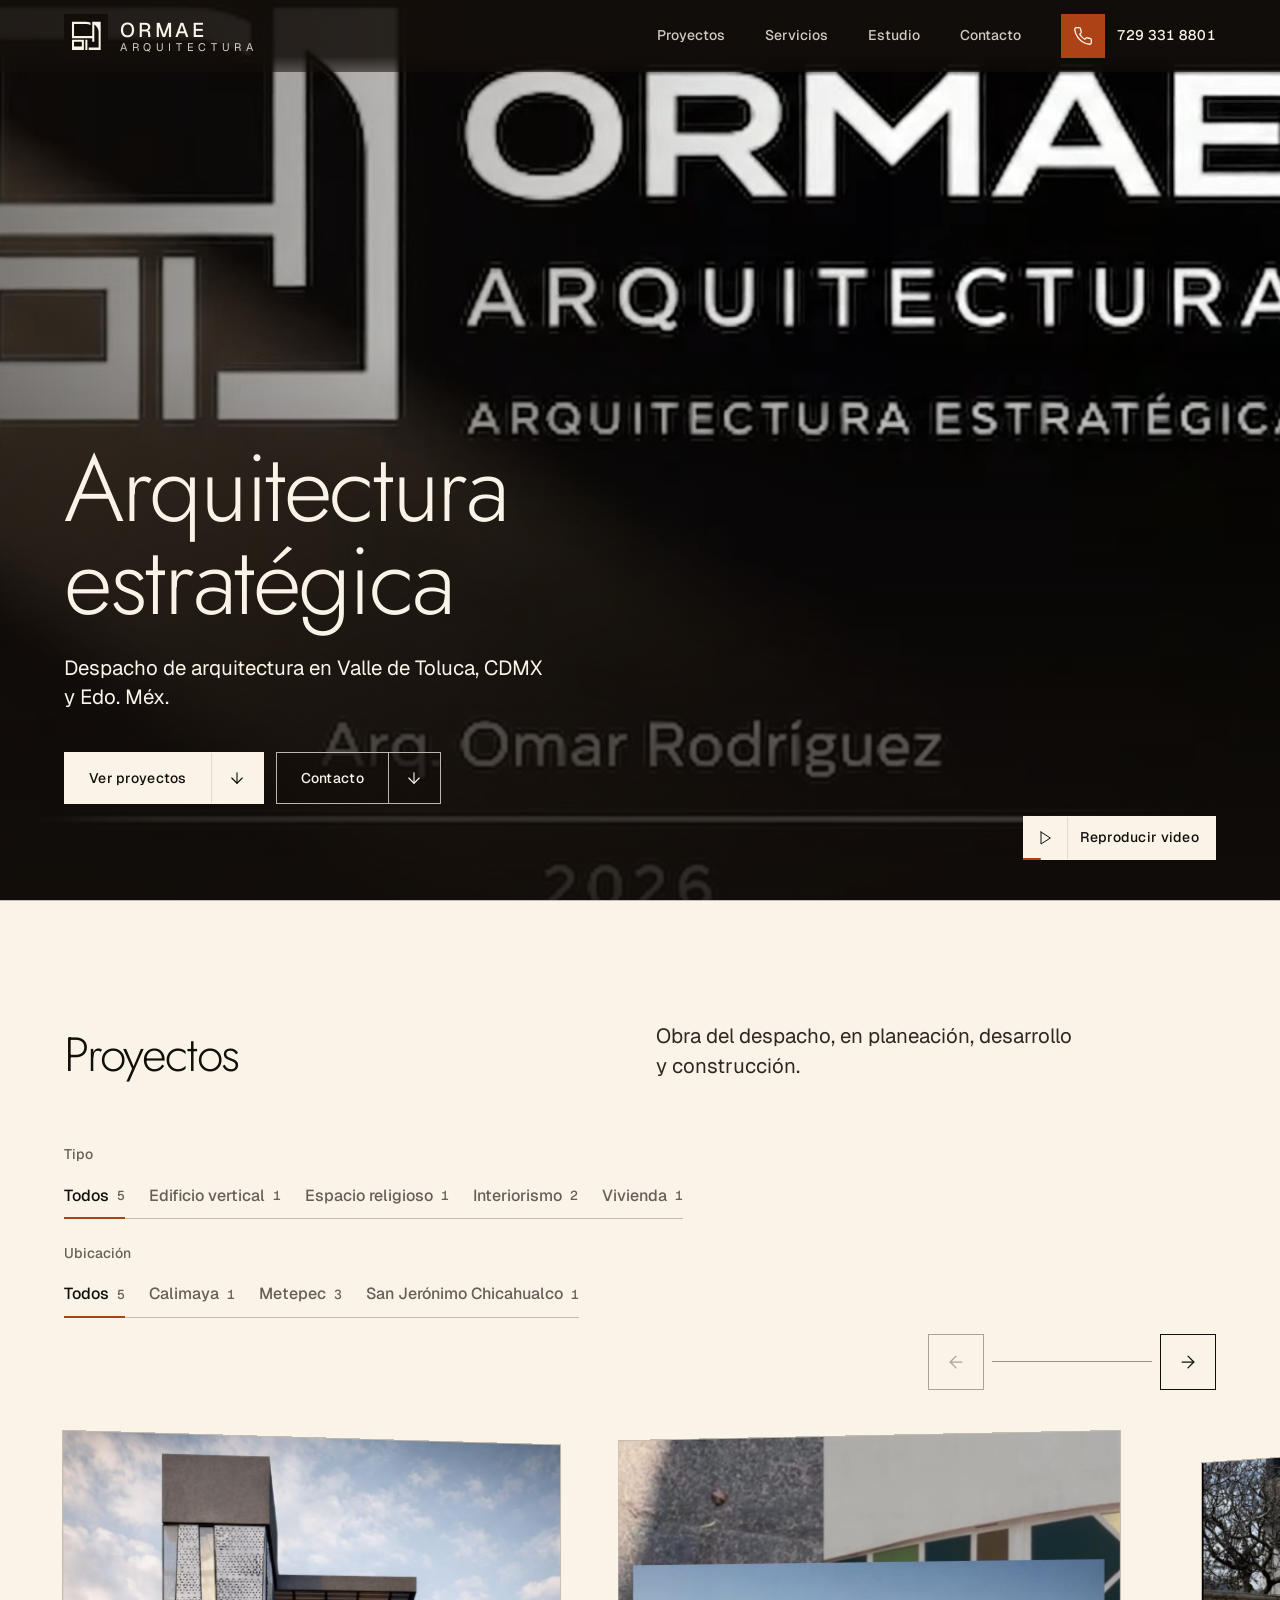
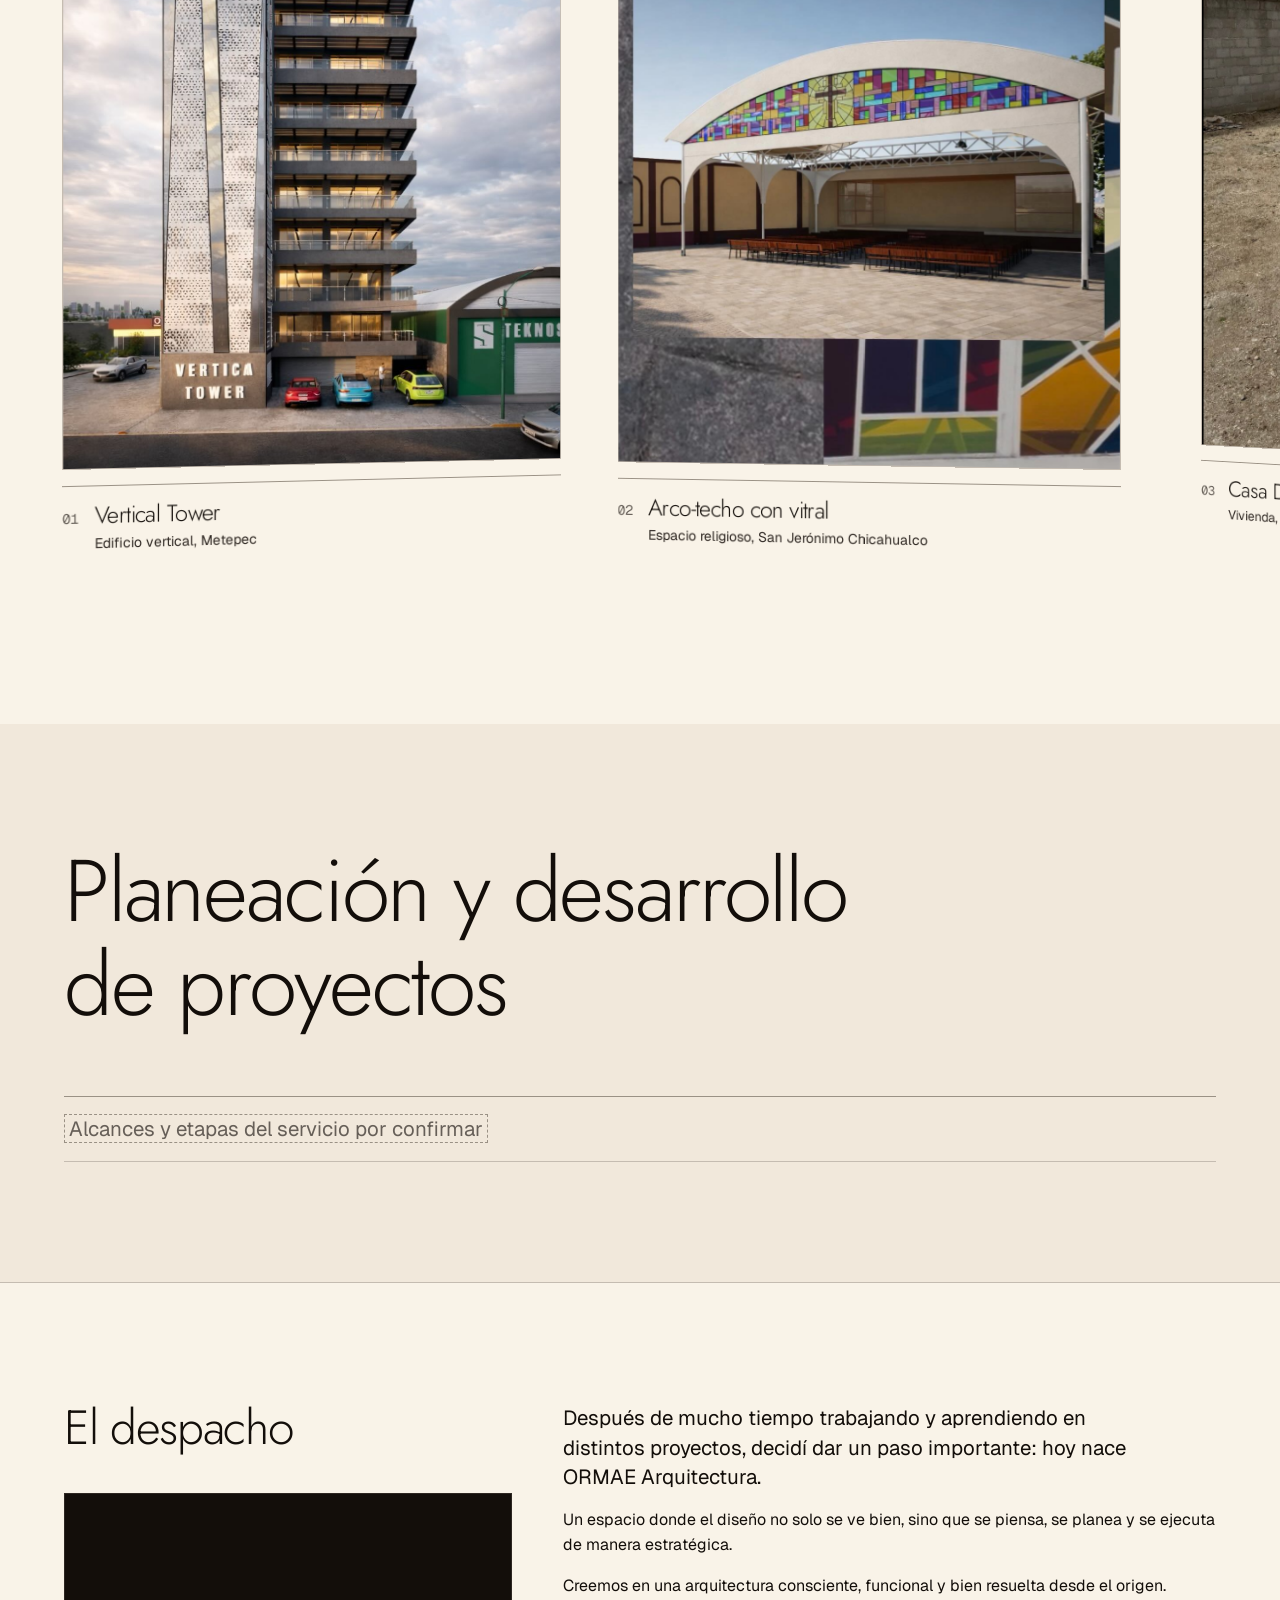
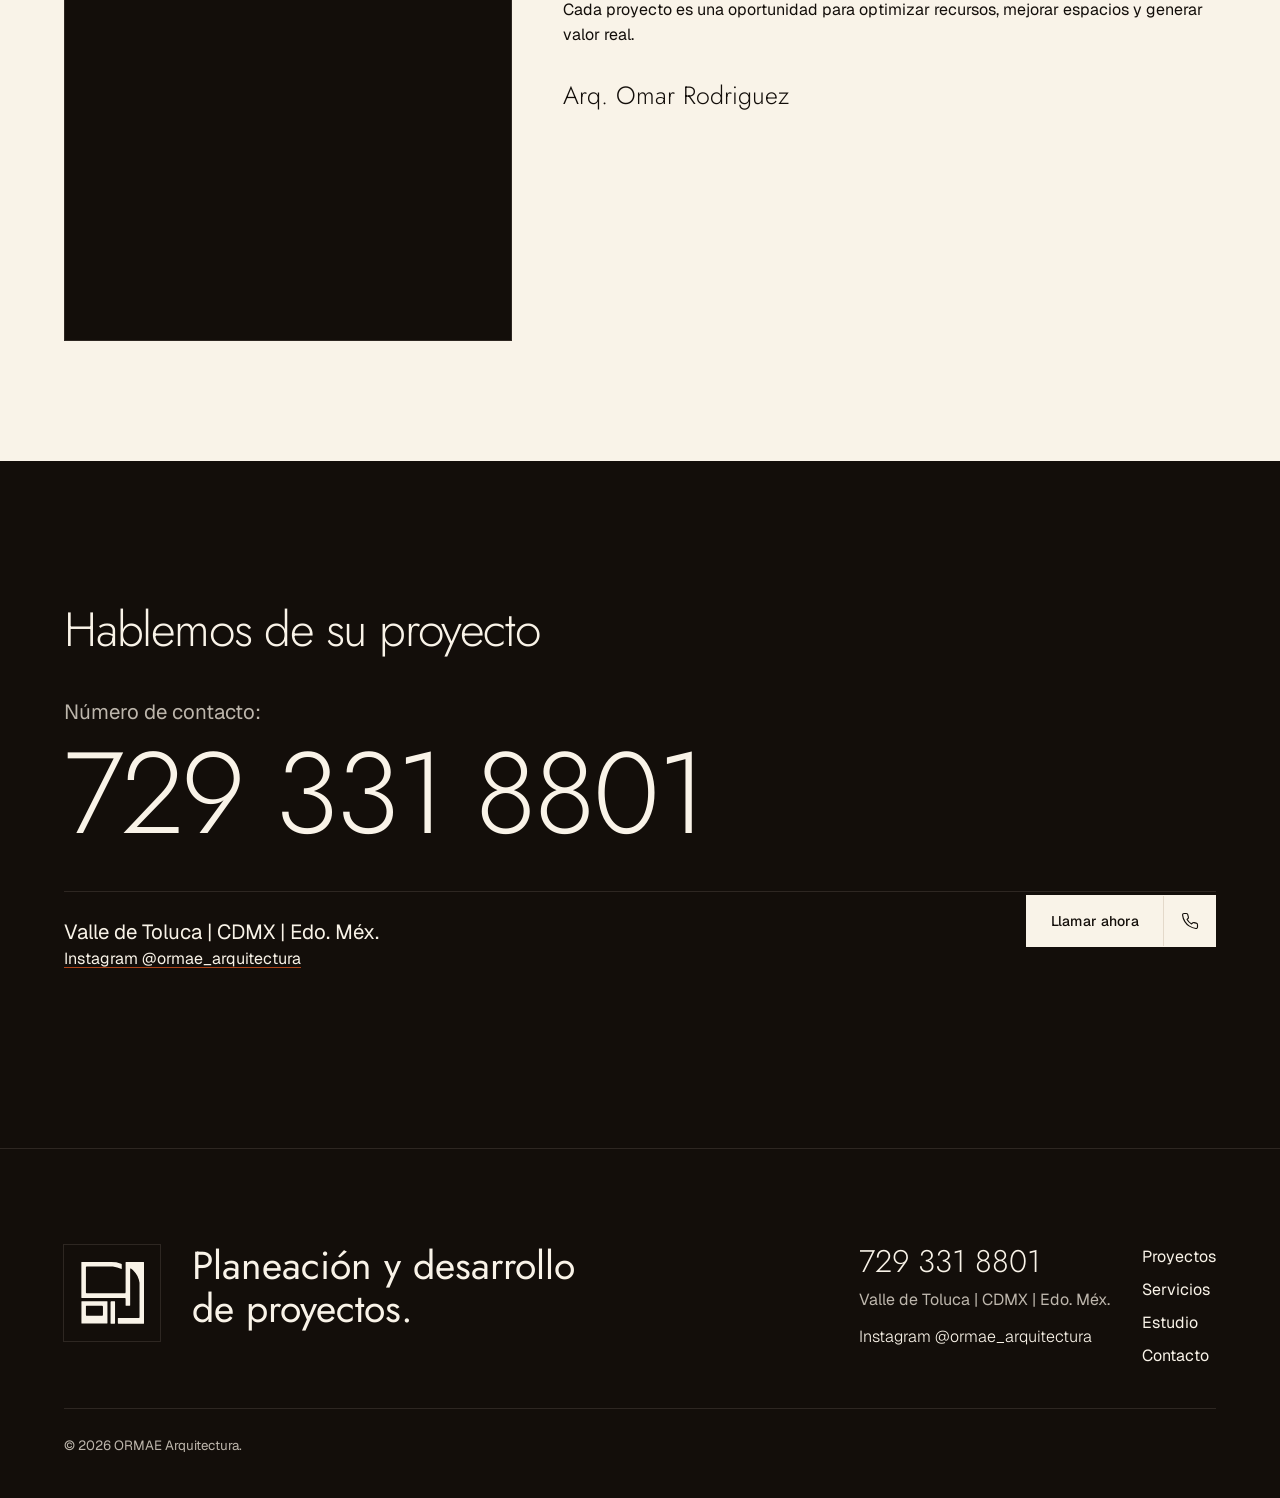
==== commit 563c4ae9: "Móvil: video nítido a 720p, intro completa, logotipo vectorial y tecla de llamada - Un solo video 72" ====
--- a/index.html
+++ b/index.html
@@ -13,6 +13,7 @@
   <meta property="og:description" content="Planeación y desarrollo de proyectos. Valle de Toluca | CDMX | Edo. Méx.">
   <meta property="og:image" content="assets/brand/logo-600.png">
   <meta name="twitter:card" content="summary">
+  <link rel="icon" type="image/svg+xml" href="assets/brand/favicon.svg">
   <link rel="icon" type="image/png" sizes="64x64" href="assets/brand/favicon-64.png">
   <link rel="apple-touch-icon" href="assets/brand/apple-touch-icon.png">
   <link rel="preconnect" href="https://fonts.googleapis.com">
@@ -27,7 +28,7 @@
   <header class="nav" data-nav>
     <div class="nav__bar">
       <a class="nav__mark" href="index.html" aria-label="ORMAE Arquitectura, inicio">
-        <img src="assets/brand/logo-600.png" width="40" height="40" alt="">
+        <svg class="logo-tile nav__logo" viewBox="0 0 1200 1200" width="44" height="44" focusable="false" aria-hidden="true"><rect class="logo-tile__ground" width="1200" height="1200"/><path class="logo-tile__mark" fill-rule="evenodd" d="M587,704 L582,712 L582,969 L581,977 L587,983 L631,983 L636,981 L638,977 L638,710 L635,704Z M218,706 L218,978 L220,982 L538,982 L543,979 L543,709 L541,704 L222,704Z M274,764 L281,760 L477,760 L482,761 L487,768 L487,877 L485,881 L473,884 L278,884 L274,875Z M219,213 L217,217 L217,657 L220,662 L765,662 L770,671 L770,756 L774,760 L821,760 L827,756 L827,302 L829,293 L836,293 L861,314 L896,353 L918,388 L935,432 L944,472 L944,907 L937,912 L680,912 L673,917 L673,979 L679,983 L996,983 L1000,981 L1000,219 L997,214 L776,214 L770,216 L770,592 L766,602 L281,602 L274,597 L274,275 L282,270 L611,270 L666,281 L719,299 L722,296 L722,242 L714,233 L653,217 L591,211 L223,211Z"/></svg>
         <span class="nav__name wordmark"><span class="wordmark-main">ORMAE</span><span class="wordmark-sub">Arquitectura</span></span>
       </a>
       <nav class="nav__links" id="menu" aria-label="Principal">
@@ -50,15 +51,13 @@
 
   <main id="main">
     <!-- INICIO -->
-    <section class="hero" aria-labelledby="hero-title" data-hero data-dark>
+    <section class="hero is-intro" aria-labelledby="hero-title" data-hero data-dark>
       <div class="hero__media" aria-hidden="true">
         <div class="hero__plane" data-hero-plane>
           <video class="hero__video" autoplay muted playsinline loop preload="auto" poster="assets/video/portada-intro.jpg" width="1280" height="720" data-hero-video>
-            <source src="assets/video/portada-movil.mp4" type="video/mp4" media="(max-width: 48rem)">
             <source src="assets/video/portada.webm" type="video/webm">
             <source src="assets/video/portada.mp4" type="video/mp4">
           </video>
-          <img class="hero__still" src="assets/video/portada-poster.jpg" width="1280" height="720" alt="" loading="lazy">
         </div>
         <div class="hero__scrim"></div>
       </div>
@@ -156,7 +155,7 @@
 
   <footer class="footer" data-dark>
     <div class="container footer__grid">
-      <img class="footer__mark" src="assets/brand/logo-600.png" width="96" height="96" alt="Logotipo de ORMAE Arquitectura">
+      <svg class="logo-tile footer__mark" viewBox="0 0 1200 1200" width="44" height="44" focusable="false" role="img" aria-label="Logotipo de ORMAE Arquitectura"><rect class="logo-tile__ground" width="1200" height="1200"/><path class="logo-tile__mark" fill-rule="evenodd" d="M587,704 L582,712 L582,969 L581,977 L587,983 L631,983 L636,981 L638,977 L638,710 L635,704Z M218,706 L218,978 L220,982 L538,982 L543,979 L543,709 L541,704 L222,704Z M274,764 L281,760 L477,760 L482,761 L487,768 L487,877 L485,881 L473,884 L278,884 L274,875Z M219,213 L217,217 L217,657 L220,662 L765,662 L770,671 L770,756 L774,760 L821,760 L827,756 L827,302 L829,293 L836,293 L861,314 L896,353 L918,388 L935,432 L944,472 L944,907 L937,912 L680,912 L673,917 L673,979 L679,983 L996,983 L1000,981 L1000,219 L997,214 L776,214 L770,216 L770,592 L766,602 L281,602 L274,597 L274,275 L282,270 L611,270 L666,281 L719,299 L722,296 L722,242 L714,233 L653,217 L591,211 L223,211Z"/></svg>
       <p class="footer__statement">Planeación y desarrollo de proyectos.</p>
       <div class="footer__contact">
         <a href="tel:7293318801">729 331 8801</a>
--- a/css/site.css
+++ b/css/site.css
@@ -1,6 +1,6 @@
 /* Hallmark · shape: Index-First (draw swap from Manifesto: the prompt gives no beliefs to declare, and the work is the page) · genre: editorial · theme: Specimen (deal 2/3, seed sitio-presentaci-para-despacho-ab82·341804bb·2026-11-20·r0) · job: hire · draw: 87fbb9
  * hero: Poster, the studio's own video full-bleed as a 3D plane by request (was Stage on ink) (swap from Banner: the monogram is the strongest real thing and earns the visual) · nav: full-width bar, paper over light sections and ink over dark ones, by request · footer: statement on ink with the phone and the region · index: a horizontal carousel by request · accent: terracotta by request · services: statement without guides by request · imagery: none yet, the user's own photographs only; drafting-sheet slots until they arrive · signature: the video plane in depth; the monogram split into four exact layers (now in Estudio) over its measured construction grid; they assemble on arrival, part in depth under the pointer and on scroll · display: Jost 300 by request (geometric sans echoing the monogram), replacing the theme's Bodoni · ink areas: hero, contact, footer by request
- * axes: light/high-contrast-serif/cool · posture: restrained · contrast: pass · fold: pass · copy: verbatim for the four confirmed lines · v2.0.0 */
+ * axes: light/high-contrast-serif/cool · posture: restrained · surface: absolute (the video ground only) · contrast: pass · fold: pass · copy: verbatim for the four confirmed lines · v2.0.0 */
 /* Hallmark · pre-emit critique: P4 H5 E4 S4 R4 V4 · weakest: S, almost no material beyond the logo and four lines; answered by measuring the monogram itself (stroke 7/150) and drawing its grid as the hero, never inventing work */
 /* Hallmark · waive 81 · each empty project slot holds a ruled drafting sheet labelled Imagen por publicar · the user forbade stock photographs and asked for elegant temporary spaces until the project photos arrive */
 /* Hallmark · waive 47c · the 32px ruled grid appears only inside .sheet, inside an empty project slot · it marks where the architect's own photographs go, a placeholder by request and never decoration */
@@ -10,6 +10,7 @@
 /* Hallmark · hero-review: in-thread · 0 findings · finish-review: in-thread (no subagent requested) · 2 findings · 2 resolved (mobile menu order, footer on short pages) · gap: none */
 /* Hallmark · dismissed F4 · .hero .btn--primary is the page's one primary, its colours swapped for the ink hero */
 /* Hallmark · waive 83 · the carousel holds five project covers, all the studio's own renders and site photos from its Instagram · the work is the page for an architecture studio portfolio */
+/* Hallmark · waive 7b · --color-video-ground sits only behind the hero video, sampled from its own black frame (about 2% lightness) · the letterbox around the logo intro must vanish into the footage on a phone */
 @import url("./tokens.css");
 @import url("./base.css");
 
@@ -20,6 +21,7 @@
   --color-on-ink-muted: oklch(78% 0.016 78);
   --color-scrim: oklch(17% 0.012 60 / 0.88);
   --color-scrim-soft: oklch(17% 0.012 60 / 0.55);
+  --color-video-ground: oklch(2.5% 0.002 60);
   --nav-h: 72px;
 }
 
@@ -44,7 +46,10 @@
 .nav__name { display: grid; gap: var(--space-3xs); line-height: 1; white-space: nowrap; }
 .wordmark-main { font-family: var(--font-body); font-weight: 500; font-size: var(--text-lg); letter-spacing: 0.14em; }
 .wordmark-sub { font-family: var(--font-body); font-weight: 400; font-size: 0.6875rem; letter-spacing: 0.42em; text-transform: uppercase; opacity: 0.85; }
-.nav__mark img { width: 44px; height: 44px; }
+.logo-tile { display: block; flex-shrink: 0; shape-rendering: geometricPrecision; }
+.logo-tile__ground { fill: var(--color-ink); }
+.logo-tile__mark { fill: var(--color-on-ink); }
+.nav__logo { width: 44px; height: 44px; }
 .nav__mark:focus-visible, .nav__links a:focus-visible, .nav__call:focus-visible, .nav__toggle:focus-visible { outline: 2px solid var(--color-focus); outline-offset: 2px; }
 .nav__links { display: flex; gap: var(--space-xl); }
 .nav__links a { font-size: var(--text-sm); font-weight: 500; text-decoration: none; white-space: nowrap; color: inherit; opacity: 0.82; padding: var(--space-xs) 0; transition: opacity var(--dur-short) var(--ease-out); }
@@ -90,10 +95,12 @@
 /* ---------- Nav controls ---------- */
 .nav { --nav-line: var(--color-rule-2); }
 .nav--clear, .nav--dark, .nav[data-open] { --nav-line: var(--color-on-ink-muted); }
-.nav__call { position: relative; display: inline-flex; align-items: center; gap: var(--space-sm); min-height: 44px; padding: 0 var(--space-md) 0 var(--space-2xs); color: inherit; border: var(--rule-hair) solid var(--nav-line); font-size: var(--text-sm); font-weight: 500; letter-spacing: 0.02em; text-decoration: none; white-space: nowrap; font-variant-numeric: tabular-nums; transition: border-color var(--dur-short) var(--ease-out); }
-.nav__call-icon { display: grid; place-items: center; width: 36px; height: 36px; background: var(--color-accent); color: var(--color-accent-ink); }
-.nav__call-icon svg { width: 16px; height: 16px; transition: transform var(--dur-long) var(--ease-out); }
-.nav__call:hover { border-color: currentColor; }
+.nav__call { position: relative; display: inline-flex; align-items: center; gap: var(--space-sm); min-height: 44px; padding: 0; color: inherit; font-size: var(--text-sm); font-weight: 500; letter-spacing: 0.02em; text-decoration: none; white-space: nowrap; font-variant-numeric: tabular-nums; }
+.nav__call-icon { display: grid; place-items: center; width: 44px; height: 44px; background: var(--color-accent); color: var(--color-accent-ink); transition: background-color var(--dur-short) var(--ease-out); }
+.nav__call-icon svg { width: 20px; height: 20px; stroke-width: 1.6; transition: transform var(--dur-long) var(--ease-out); }
+.nav__call-label { position: relative; padding-block: var(--space-2xs); }
+.nav__call-label::after { content: ""; position: absolute; left: 0; right: 0; bottom: 0; height: 1px; background: currentColor; transform: scaleX(0); transform-origin: 0 50%; transition: transform var(--dur-long) var(--ease-out); }
+.nav__call:hover .nav__call-label::after { transform: scaleX(1); }
 .nav__call:hover .nav__call-icon svg { transform: rotate(-14deg) scale(1.08); }
 .nav__call:active { transform: translateY(1px); }
 .nav__toggle { display: none; align-items: center; gap: var(--space-sm); min-height: 44px; padding: 0 var(--space-xs); background: none; border: 0; color: inherit; font-size: var(--text-sm); font-weight: 500; letter-spacing: 0.02em; cursor: pointer; }
@@ -110,7 +117,7 @@
 
 @media (max-width: 48rem) {
   .nav__toggle { display: inline-flex; }
-  .nav__call { padding: 0 var(--space-2xs); }
+  .nav__bar { gap: var(--space-sm); }
   .nav__call-label { display: none; }
   .nav[data-open] { background: var(--color-ink); color: var(--color-on-ink); border-bottom-color: var(--color-ink-2); }
   .js .nav__links { display: none; }
@@ -122,6 +129,7 @@
   .nav__panel-foot a { font-family: var(--font-body); font-size: var(--text-md); border: 0; padding: 0; color: var(--color-on-ink); }
   html.menu-open { overflow: clip; }
 }
+@media (max-width: 23rem) { .nav__toggle-label { position: absolute; width: 1px; height: 1px; overflow: hidden; clip-path: inset(50%); } }
 @keyframes panel-in { from { opacity: 0; transform: translateY(24px); } to { opacity: 1; transform: none; } }
 
 /* ---------- Filters: drawn as tabs on a rule ---------- */
@@ -163,6 +171,8 @@
 .hero__toggle:hover { background: var(--color-ink-2); }
 .hero__toggle:active { transform: translateY(1px); }
 html:not(.js) .hero__toggle { display: none; }
+.hero.is-blocked .hero__toggle { background: var(--color-on-ink); color: var(--color-ink); border-color: var(--color-on-ink); }
+.hero.is-blocked .hero__toggle-icon { border-right-color: var(--color-paper-3); }
 
 /* ---------- Crumb ---------- */
 .crumb { display: inline-flex; align-items: center; gap: var(--space-xs); min-height: 44px; text-decoration: none; }
@@ -179,8 +189,12 @@
 .hero.is-tilting .hero__plane { transition-duration: var(--dur-short); }
 .js .hero.is-intro .hero__plane { scale: 0.93; }
 .hero__plane { transition: transform var(--dur-long) var(--ease-out), scale 1.2s var(--ease-out); }
-.hero__video, .hero__still { position: absolute; inset: 0; width: 100%; height: 100%; object-fit: cover; }
-.hero__still { display: none; }
+.hero__plane { background: var(--color-video-ground); color: var(--color-on-ink); }
+.hero__video { position: absolute; inset: 0; width: 100%; height: 100%; object-fit: contain; transform: scale(var(--cover, 1.2)); transform-origin: 50% 50%; transition: transform 1.8s var(--ease-in-out); backface-visibility: hidden; }
+.js .hero.is-intro .hero__video { transform: scale(1); }
+.js .hero.is-intro .hero__scrim { opacity: 0; }
+.hero__scrim { transition: opacity 1.4s var(--ease-out); }
+html:not(.js) .hero__video { object-fit: cover; transform: none; }
 .hero__scrim { position: absolute; inset: 0; background: linear-gradient(to top, var(--color-scrim) 0%, transparent 62%), linear-gradient(to right, var(--color-scrim-soft) 0%, transparent 70%); opacity: calc(1 - var(--intro, 0)); transition: opacity 0.9s var(--ease-out); }
 
 .hero__content { position: relative; z-index: 2; transform-style: preserve-3d; transform: translate3d(calc(var(--mx, 0) * 18px), calc(var(--my, 0) * 12px + var(--hscroll, 0) * -120px), 0); transition: transform var(--dur-long) var(--ease-out); }
@@ -284,6 +298,7 @@
 .footer { padding-block: var(--space-3xl) var(--space-xl); background: var(--color-ink); color: var(--color-on-ink); border-top: var(--rule-hair) solid var(--color-ink-2); }
 .footer__grid { display: grid; grid-template-columns: auto minmax(0, 1fr) auto auto; grid-template-areas: "mark statement contact links" "legal legal legal legal"; gap: var(--space-xl) var(--gap-columns); align-items: start; }
 .footer__mark { grid-area: mark; width: 96px; height: 96px; outline: var(--rule-hair) solid var(--color-ink-2); }
+.footer .logo-tile__ground { fill: var(--color-ink); }
 .footer__statement { grid-area: statement; font-family: var(--font-display); font-size: var(--text-3xl); line-height: 1.1; max-width: 18ch; }
 .footer__contact { grid-area: contact; display: grid; gap: var(--space-xs); font-size: var(--text-md); color: var(--color-on-ink-muted); }
 .footer__contact a { color: var(--color-on-ink); font-family: var(--font-display); font-weight: var(--display-weight); font-size: var(--text-2xl); line-height: 1.1; text-decoration: none; white-space: nowrap; }
@@ -401,7 +416,13 @@
   .actions { display: grid; grid-template-columns: minmax(0, 1fr); }
   .actions .btn, .contact__btn { width: 100%; }
   .actions .btn__label, .contact__btn .btn__label { flex: 1; }
-  .nav__name { display: none; }
+  .nav__logo { width: 38px; height: 38px; }
+  .nav__mark { gap: var(--space-xs); }
+  .wordmark-main { font-size: var(--text-md); letter-spacing: 0.12em; }
+  .wordmark-sub { letter-spacing: 0.26em; }
+  .hero__toggle { padding: 0; }
+  .hero__toggle-label { position: absolute; width: 1px; height: 1px; overflow: hidden; clip-path: inset(50%); white-space: nowrap; }
+  .hero__toggle-icon { width: 44px; height: 44px; border-right: 0; }
   .gallery { grid-template-columns: minmax(0, 1fr); }
   .contact__phone a { font-size: clamp(2.5rem, 13vw, 4rem); }
   .footer__mark { width: 64px; height: 64px; }
@@ -412,12 +433,10 @@
 /* ---------- Reduced motion: no tilt, no settle, no reveal, no page morph ---------- */
 @media (prefers-reduced-motion: reduce) {
   .js .plate__stage { animation: none; }
-  .hero__video { display: none; }
-  .hero__still { display: block; }
+  .hero__video { transition: none; }
   .hero__plane, .hero__content, .card { transform: none !important; transition: none; }
   .js .hero.is-intro .hero__content > *, .js .hero.is-intro .hero__line { opacity: 1; transform: none; }
   .hero__scrim { opacity: 1; }
-  .hero__toggle { display: none; }
   .js [data-depth], .js .contact__phone a { animation: none; }
   .plate { --sep: 1 !important; --scroll: 0 !important; }
   .plate__stage, .card__img, .shot { transform: none !important; transition: none; }
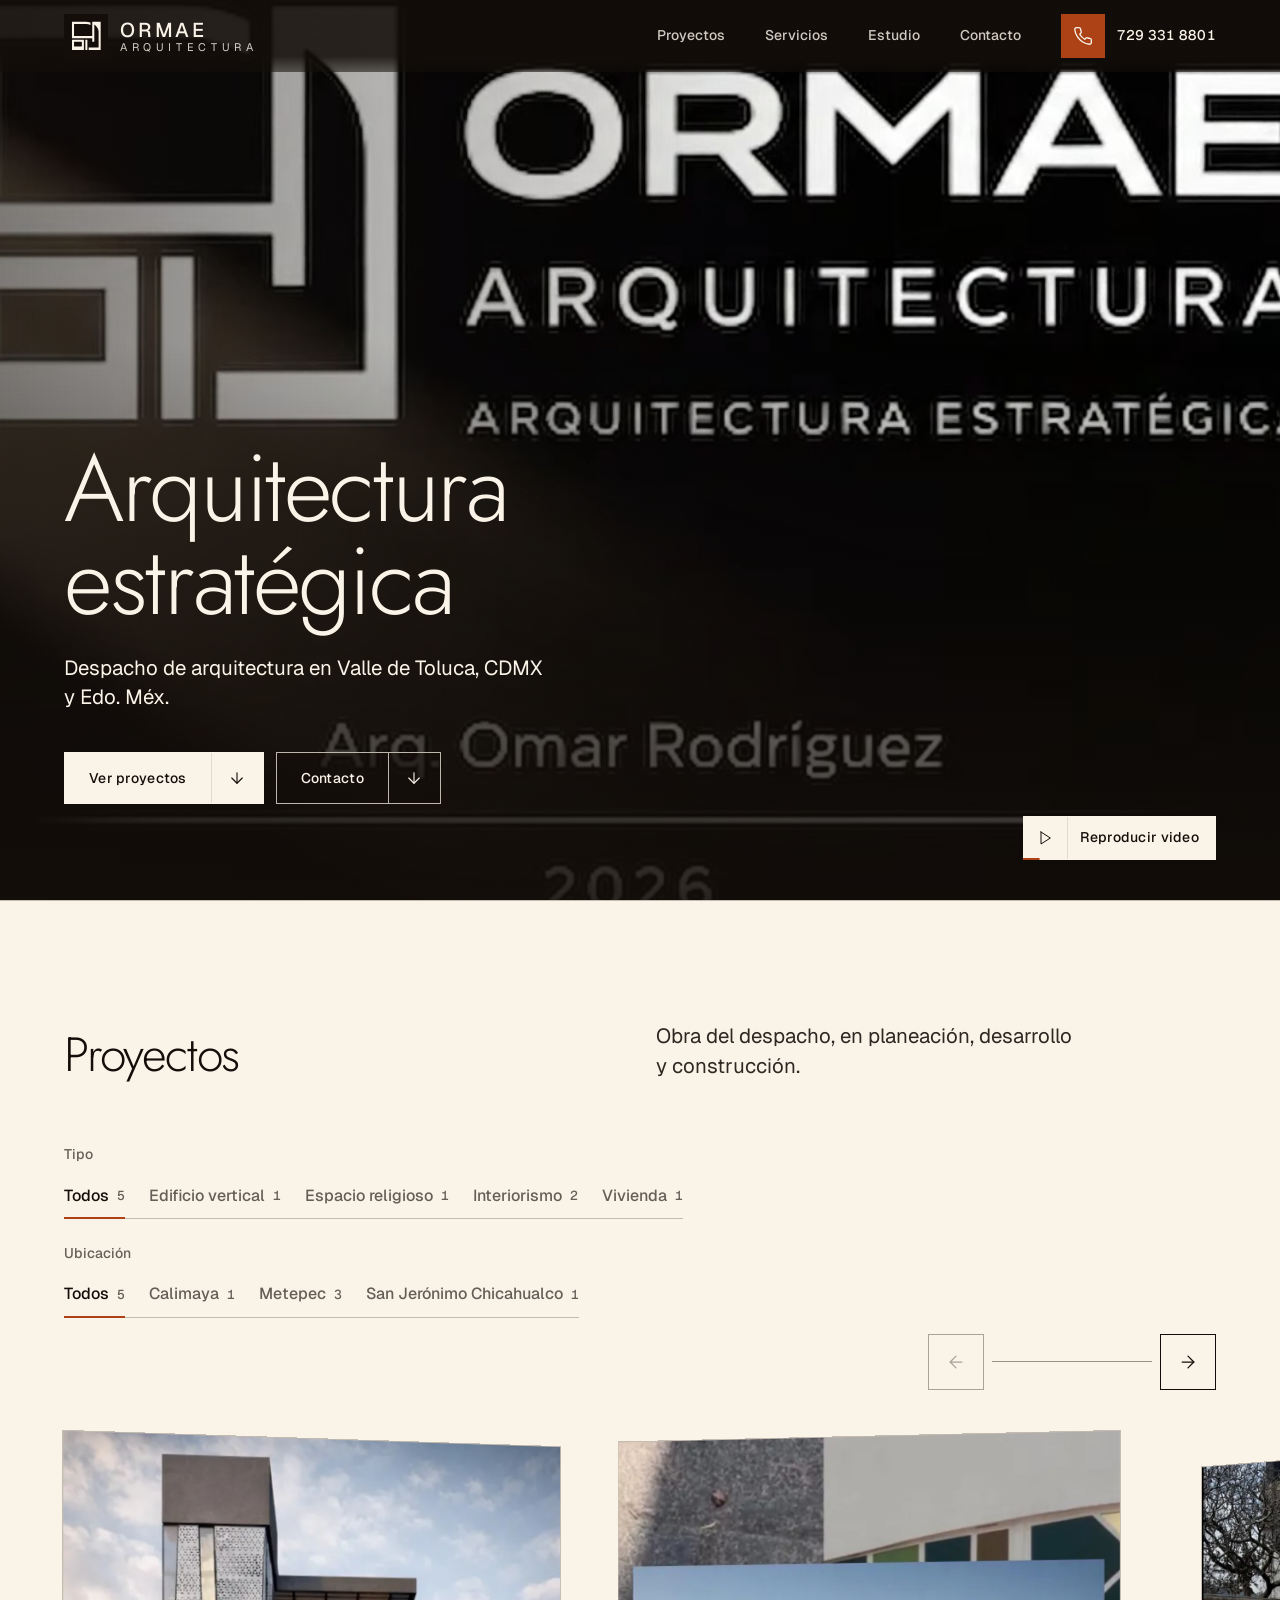
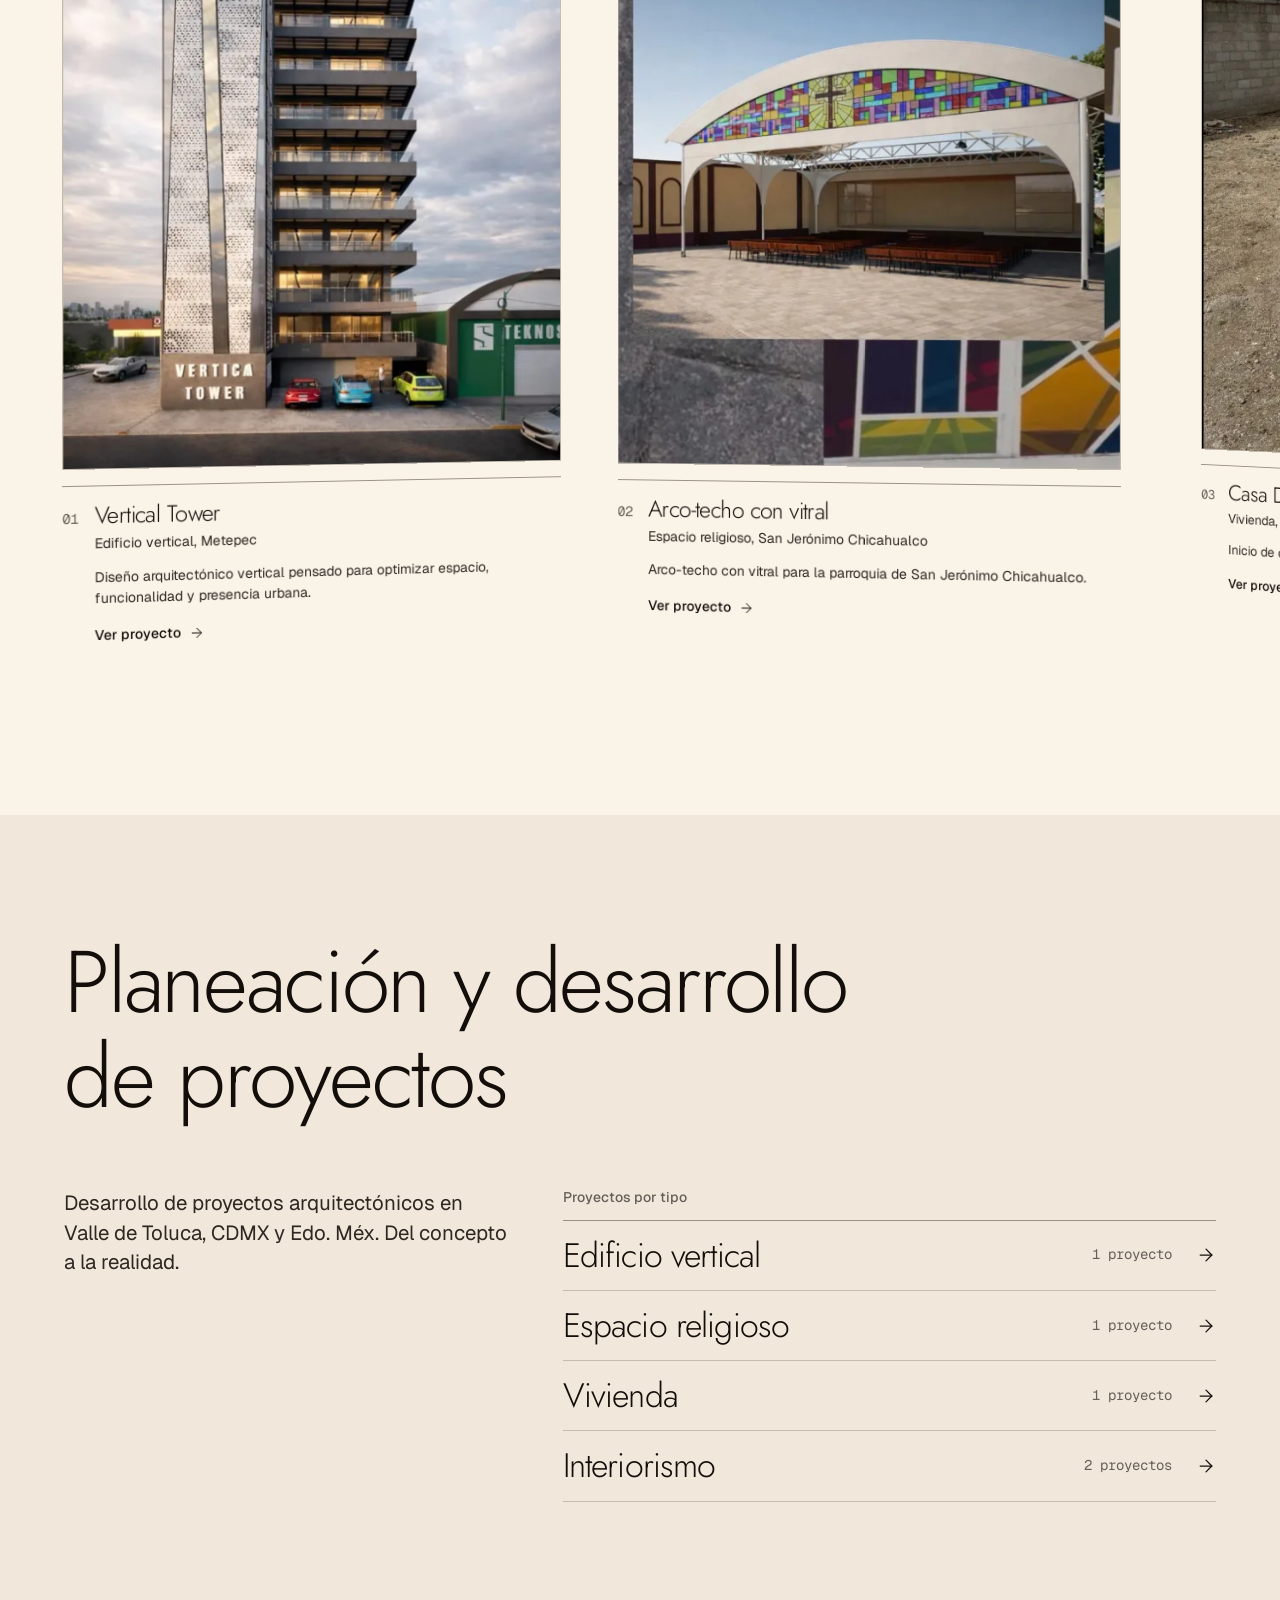
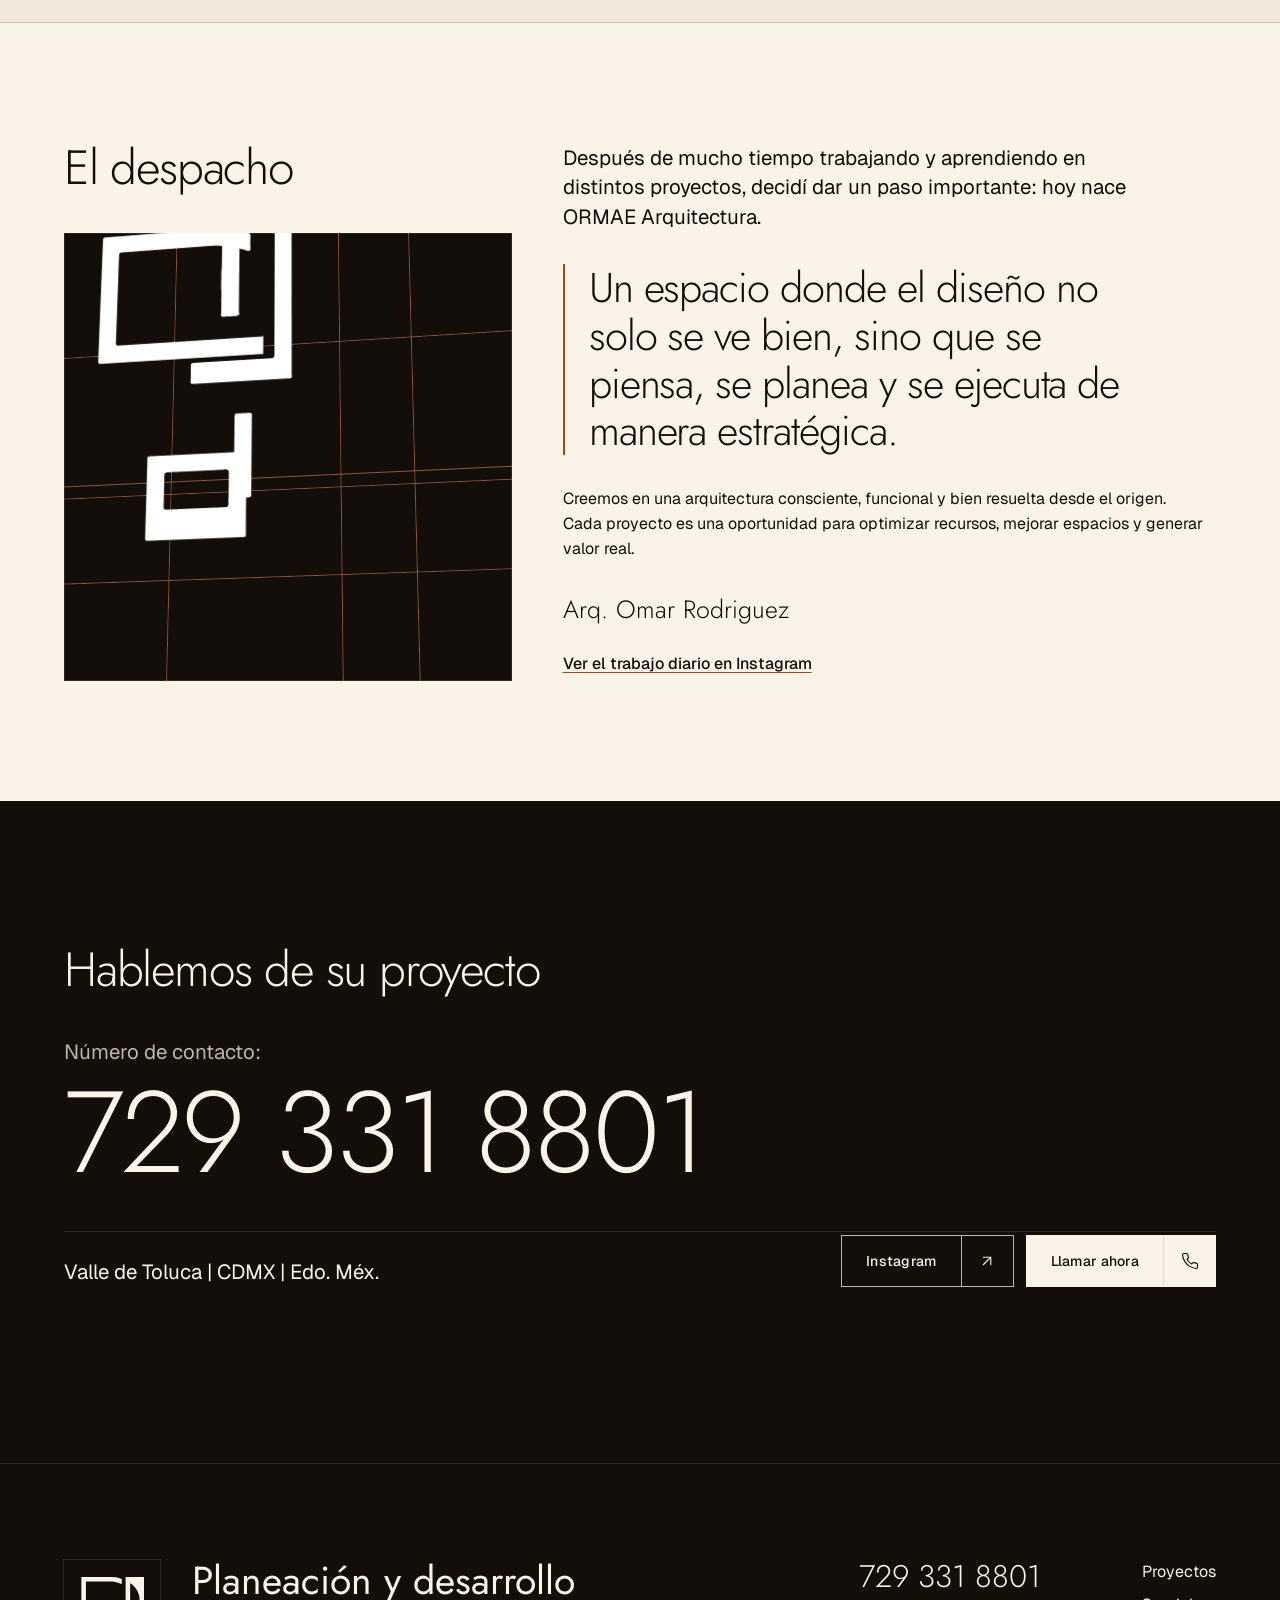
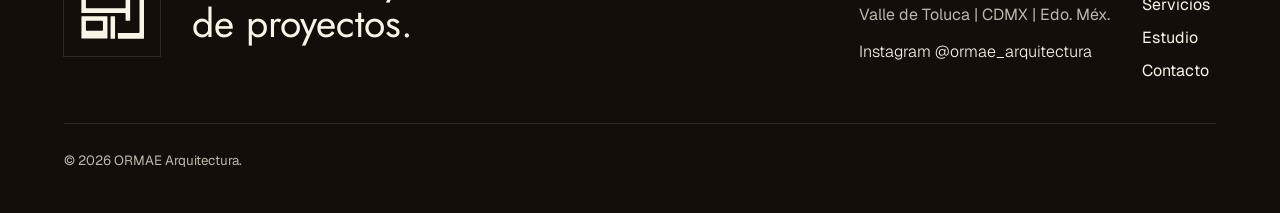
==== commit e7307eca: "Evolución editorial: servicios, estudio, tarjetas, detalle y rendimiento - Servicios sin textos prov" ====
--- a/index.html
+++ b/index.html
@@ -11,7 +11,9 @@
   <meta property="og:title" content="ORMAE Arquitectura">
   <meta property="og:site_name" content="ORMAE Arquitectura">
   <meta property="og:description" content="Planeación y desarrollo de proyectos. Valle de Toluca | CDMX | Edo. Méx.">
-  <meta property="og:image" content="assets/brand/logo-600.png">
+  <meta property="og:image" content="https://alejandrovdl25.github.io/ormae-arquitectura/assets/video/portada-poster.jpg">
+  <meta property="og:url" content="https://alejandrovdl25.github.io/ormae-arquitectura/">
+  <link rel="canonical" href="https://alejandrovdl25.github.io/ormae-arquitectura/">
   <meta name="twitter:card" content="summary">
   <link rel="icon" type="image/svg+xml" href="assets/brand/favicon.svg">
   <link rel="icon" type="image/png" sizes="64x64" href="assets/brand/favicon-64.png">
@@ -20,6 +22,7 @@
   <link rel="preconnect" href="https://fonts.gstatic.com" crossorigin>
   <link href="https://fonts.googleapis.com/css2?family=Jost:wght@300&family=Geist:wght@400;500&family=Geist+Mono:wght@400&display=swap" rel="stylesheet">
   <link rel="stylesheet" href="css/site.css">
+  <script type="application/ld+json">{"@context":"https://schema.org","@type":"ProfessionalService","name":"ORMAE Arquitectura","description":"Arquitectura estratégica: planeación y desarrollo de proyectos.","url":"https://alejandrovdl25.github.io/ormae-arquitectura/","logo":"https://alejandrovdl25.github.io/ormae-arquitectura/assets/brand/logo-600.png","image":"https://alejandrovdl25.github.io/ormae-arquitectura/assets/video/portada-poster.jpg","telephone":"729 331 8801","areaServed":["Valle de Toluca","CDMX","Estado de México"],"sameAs":["https://www.instagram.com/ormae_arquitectura/"]}</script>
   <script>document.documentElement.classList.add('js');</script>
 </head>
 <body>
@@ -102,9 +105,15 @@
     <section class="services" id="servicios" aria-labelledby="services-title">
       <div class="container">
         <h2 id="services-title" class="statement" data-depth>Planeación y desarrollo de proyectos</h2>
-        <ul class="scope" data-scope data-reveal style="--i: 2">
-          <li><span class="fill" data-fill="alcances">Alcances y etapas del servicio por confirmar</span></li>
-        </ul>
+        <div class="services__grid">
+          <p class="lead services__lead" data-reveal>Desarrollo de proyectos arquitectónicos en Valle de Toluca, CDMX y Edo.&nbsp;Méx. Del concepto a la realidad.</p>
+          <div class="ambitos" data-ambitos hidden>
+            <h3 class="ambitos__title">Proyectos por tipo</h3>
+            <ul class="ambitos__list" data-ambitos-list></ul>
+          </div>
+        </div>
+        <ol class="etapas" data-etapas hidden></ol>
+        <ul class="scope" data-scope hidden></ul>
       </div>
     </section>
 
@@ -134,7 +143,7 @@
           </div>
         </div>
         <div class="studio__body" data-studio data-reveal>
-          <p class="lead"><span class="fill" data-fill="estudio">Presentación del despacho y su enfoque, por entregar</span></p>
+          <p class="lead">ORMAE Arquitectura: arquitectura estratégica, planeación y desarrollo de proyectos.</p>
         </div>
       </div>
     </section>
@@ -147,7 +156,10 @@
           <p class="contact__phone">Número de contacto: <a href="tel:7293318801">729 331 8801</a></p>
           <p class="contact__area">Valle de Toluca | CDMX | Edo. Méx.</p>
           <div class="contact__extra" data-contact-extra></div>
+          <div class="contact__actions">
+          <a class="btn btn--secondary contact__ig" href="https://www.instagram.com/ormae_arquitectura/" rel="me noopener" target="_blank" data-dir="out"><span class="btn__label">Instagram</span><span class="btn__icon"><svg viewBox="0 0 24 24" width="18" height="18" fill="none" stroke="currentColor" stroke-width="1.5" stroke-linecap="round" stroke-linejoin="round" aria-hidden="true"><path d="M7 7h10v10"/><path d="M7 17 17 7"/></svg></span></a>
           <a class="btn btn--primary contact__btn" href="tel:7293318801" data-dir="call"><span class="btn__label">Llamar ahora</span><span class="btn__icon"><svg viewBox="0 0 24 24" width="18" height="18" fill="none" stroke="currentColor" stroke-width="1.5" stroke-linecap="round" stroke-linejoin="round" aria-hidden="true"><path d="M22 16.92v3a2 2 0 0 1-2.18 2 19.79 19.79 0 0 1-8.63-3.07 19.5 19.5 0 0 1-6-6 19.79 19.79 0 0 1-3.07-8.67A2 2 0 0 1 4.11 2h3a2 2 0 0 1 2 1.72 12.84 12.84 0 0 0 .7 2.81 2 2 0 0 1-.45 2.11L8.09 9.91a16 16 0 0 0 6 6l1.27-1.27a2 2 0 0 1 2.11-.45 12.84 12.84 0 0 0 2.81.7A2 2 0 0 1 22 16.92z"/></svg></span></a>
+          </div>
         </div>
       </div>
     </section>
--- a/css/site.css
+++ b/css/site.css
@@ -258,7 +258,7 @@
 .card__img { position: relative; margin: 0; aspect-ratio: 4 / 5; overflow: hidden; background: var(--color-paper-2); transform: rotateX(var(--rx, 0deg)) rotateY(var(--ry, 0deg)); transition: transform var(--dur-long) var(--ease-out); }
 .card__img.is-tilting { transition-duration: var(--dur-micro); }
 .card__img img { width: 100%; height: 100%; object-fit: cover; outline: var(--rule-hair) solid var(--color-rule); outline-offset: -1px; }
-.card__meta { display: grid; grid-template-columns: auto minmax(0, 1fr) auto; grid-template-areas: "num name year" "num meta year"; column-gap: var(--space-md); row-gap: var(--space-2xs); align-items: baseline; padding-top: var(--space-md); margin-top: var(--space-md); border-top: var(--rule-hair) solid var(--color-rule-2); }
+.card__meta { display: grid; grid-template-columns: auto minmax(0, 1fr) auto; grid-template-areas: "num name year" "num meta year" "num sum sum" "num go go"; column-gap: var(--space-md); row-gap: var(--space-2xs); align-items: baseline; padding-top: var(--space-md); margin-top: var(--space-md); border-top: var(--rule-hair) solid var(--color-rule-2); }
 .card__num { grid-area: num; font-family: var(--font-outlier); font-size: var(--text-sm); color: var(--color-muted); font-variant-numeric: tabular-nums; }
 .card__name { grid-area: name; font-family: var(--font-display); font-weight: var(--display-weight); font-size: var(--text-title); line-height: 1.15; letter-spacing: var(--tracking-display); overflow-wrap: break-word; min-width: 0; }
 .card:hover .card__name { text-decoration: underline; text-decoration-color: var(--color-accent); text-decoration-thickness: 1px; text-underline-offset: 0.2em; }
@@ -313,6 +313,69 @@
 /* ---------- Reveals: sections and cards enter in depth ---------- */
 .js [data-reveal] { opacity: 0; transform: perspective(900px) rotateX(8deg) translateY(24px); transform-origin: 50% 100%; transition: opacity var(--dur-long) var(--ease-out), transform var(--dur-long) var(--ease-out); transition-delay: calc(var(--i, 0) * 60ms); transition-duration: 0.7s; }
 .js [data-reveal].is-in { opacity: 1; transform: none; }
+
+/* ---------- Portfolio cards: summary and invitation ---------- */
+.card__sum { grid-area: sum; margin-top: var(--space-xs); font-size: var(--text-sm); line-height: 1.5; color: var(--color-ink-2); display: -webkit-box; -webkit-line-clamp: 2; -webkit-box-orient: vertical; overflow: hidden; }
+.card__go { grid-area: go; display: inline-flex; align-items: center; gap: var(--space-xs); margin-top: var(--space-sm); font-size: var(--text-sm); font-weight: 500; color: var(--color-ink); }
+.card__go svg { transition: transform var(--dur-long) var(--ease-out); }
+.card:hover .card__go svg, .card:focus-visible .card__go svg { transform: translateX(4px); }
+
+/* ---------- Services: statement, the work by type, stages when they exist ---------- */
+.services__grid { display: grid; grid-template-columns: minmax(0, 5fr) minmax(0, 7fr); gap: var(--space-xl) var(--gap-columns); margin-top: var(--space-2xl); align-items: start; }
+.services__lead { color: var(--color-ink-2); max-width: 32ch; }
+.ambitos__title { margin-bottom: var(--space-sm); font-family: var(--font-body); font-weight: 500; font-size: var(--text-sm); letter-spacing: 0; line-height: 1.4; color: var(--color-muted); }
+.ambitos__list { list-style: none; margin: 0; padding: 0; border-top: var(--rule-hair) solid var(--color-rule-2); }
+.ambito { display: grid; grid-template-columns: minmax(0, 1fr) auto auto; align-items: center; gap: var(--space-lg); min-height: 64px; padding: var(--space-md) 0; border-bottom: var(--rule-hair) solid var(--color-rule); color: var(--color-ink); text-decoration: none; }
+.ambito__name { font-family: var(--font-display); font-weight: var(--display-weight); font-size: clamp(1.5rem, 1.4vw + 1rem, 2.25rem); line-height: 1.1; letter-spacing: var(--tracking-display); overflow-wrap: break-word; min-width: 0; }
+.ambito__n { font-family: var(--font-outlier); font-size: var(--text-sm); color: var(--color-muted); font-variant-numeric: tabular-nums; white-space: nowrap; }
+.ambito svg { width: 20px; height: 20px; transition: transform var(--dur-long) var(--ease-out); }
+.ambito:hover .ambito__name { text-decoration: underline; text-decoration-color: var(--color-accent); text-decoration-thickness: 1px; text-underline-offset: 0.18em; }
+.ambito:hover svg { transform: translateX(4px); }
+.ambito:focus-visible { outline: 2px solid var(--color-focus); outline-offset: 4px; }
+.etapas { list-style: none; counter-reset: etapa; margin: var(--space-2xl) 0 0; padding: 0; display: grid; grid-template-columns: repeat(auto-fit, minmax(min(100%, 15rem), 1fr)); gap: var(--space-xl) var(--gap-columns); border-top: var(--rule-hair) solid var(--color-rule-2); }
+.etapas li { counter-increment: etapa; padding-top: var(--space-lg); }
+.etapas li::before { content: counter(etapa, decimal-leading-zero); display: block; margin-bottom: var(--space-sm); font-family: var(--font-outlier); font-size: var(--text-sm); color: var(--color-accent); }
+.etapas h3 { font-size: var(--text-title); }
+.etapas p { margin-top: var(--space-xs); color: var(--color-ink-2); }
+
+/* ---------- Studio: an editorial reading ---------- */
+.studio__quote { margin: var(--space-md) 0; padding-left: var(--space-lg); border-left: 2px solid var(--color-accent); }
+.studio__quote p { font-family: var(--font-display); font-weight: var(--display-weight); font-size: clamp(1.75rem, 2vw + 1rem, 2.75rem); line-height: 1.15; letter-spacing: var(--tracking-display); max-width: 24ch; color: var(--color-ink); }
+.studio__more { margin-top: var(--space-xs); }
+.studio__more a { font-weight: 500; }
+
+/* ---------- Contact: two keys, Instagram and the call ---------- */
+.contact__actions { grid-column: 2; grid-row: 2; display: flex; flex-wrap: wrap; justify-content: flex-end; gap: var(--space-sm); }
+.contact__actions .contact__btn { grid-column: auto; grid-row: auto; }
+.contact .btn--secondary { --btn-bg: transparent; --btn-fg: var(--color-on-ink); --btn-line: var(--color-on-ink-muted); --btn-divider: var(--color-on-ink-muted); --btn-sweep: var(--color-on-ink); --btn-fg-on: var(--color-ink); --btn-mark: var(--color-on-ink); }
+.btn[data-dir="out"]:hover .btn__icon svg { transform: translate(2px, -2px); }
+.contact--compact { padding-block: var(--section-gap-s); }
+
+/* ---------- Project page: previous and next with their covers ---------- */
+.pager { display: grid; grid-template-columns: repeat(2, minmax(0, 1fr)); gap: var(--gap-columns); margin-top: var(--section-gap-s); padding-top: var(--space-xl); border-top: var(--rule-hair) solid var(--color-rule-2); }
+.pager__link { display: grid; grid-template-columns: 7rem minmax(0, 1fr); align-items: center; gap: var(--space-md); padding: var(--space-sm); color: inherit; text-decoration: none; transition: background-color var(--dur-short) var(--ease-out); }
+.pager__link--next { grid-template-columns: minmax(0, 1fr) 7rem; text-align: right; }
+.pager__link--next .pager__thumb { order: 2; }
+.pager__thumb { display: block; aspect-ratio: 1; overflow: hidden; background: var(--color-paper-2); }
+.pager__thumb img { width: 100%; height: 100%; object-fit: cover; }
+.pager__dir { display: block; font-size: var(--text-sm); color: var(--color-muted); }
+.pager__text b { display: block; margin-top: var(--space-2xs); font-family: var(--font-display); font-weight: var(--display-weight); font-size: var(--text-title); line-height: 1.15; letter-spacing: var(--tracking-display); }
+.pager__meta { display: block; margin-top: var(--space-2xs); font-size: var(--text-sm); color: var(--color-ink-2); }
+.pager__link:hover { background: var(--color-paper-2); }
+.pager__link:hover b { text-decoration: underline; text-decoration-color: var(--color-accent); text-decoration-thickness: 1px; text-underline-offset: 0.18em; }
+.pager__link:focus-visible { outline: 2px solid var(--color-focus); outline-offset: 2px; }
+
+@media (max-width: 60rem) {
+  .contact__actions { grid-column: 1; grid-row: auto; justify-content: flex-start; margin-top: var(--space-lg); }
+}
+@media (max-width: 40rem) {
+  .contact__actions { display: grid; grid-template-columns: minmax(0, 1fr); justify-content: stretch; width: 100%; }
+  .contact__actions .btn { width: 100%; }
+  .contact__actions .btn__label { flex: 1; }
+  .pager { grid-template-columns: minmax(0, 1fr); gap: var(--space-xs); }
+  .pager__link { grid-template-columns: 5rem minmax(0, 1fr); }
+  .pager__link--next { grid-template-columns: minmax(0, 1fr) 5rem; }
+}
 
 /* ---------- Scroll-driven depth (browsers with scroll timelines; static elsewhere) ---------- */
 @supports (animation-timeline: view()) {
@@ -387,11 +450,6 @@
 .lightbox__img img { max-width: 100%; max-height: 100%; width: auto; height: auto; object-fit: contain; }
 .lightbox__nav { display: flex; justify-content: center; gap: var(--space-sm); }
 
-.next { display: grid; gap: var(--space-xs); padding-block: var(--section-gap-s); margin-top: var(--section-gap-s); border-top: var(--rule-hair) solid var(--color-rule-2); text-decoration: none; color: inherit; }
-.next span { font-size: var(--text-sm); color: var(--color-muted); }
-.next b { font-family: var(--font-display); font-weight: var(--display-weight); font-size: var(--text-section); line-height: 1.05; letter-spacing: var(--tracking-display); }
-.next:hover b { text-decoration: underline; text-decoration-thickness: 2px; text-decoration-color: var(--color-accent); text-underline-offset: 0.12em; }
-.next:focus-visible { outline: 2px solid var(--color-focus); outline-offset: 4px; }
 .notice { margin-top: var(--space-xl); padding: var(--space-lg); background: var(--color-paper-2); color: var(--color-ink-2); max-width: 65ch; }
 
 /* Cross-document transition between the index and a project */
@@ -408,11 +466,19 @@
   .project__body { gap: var(--space-2xl); }
   .contact__rows { grid-template-columns: minmax(0, 1fr); row-gap: var(--space-lg); }
   .contact__btn { grid-column: 1; grid-row: auto; justify-self: start; }
-  .rail-nav { display: none; }
+  .rail-nav { width: 100%; margin-left: 0; }
+  .rail-btn { display: none; }
+  .rail-progress { flex: 1; width: auto; }
+  .services__grid { grid-template-columns: minmax(0, 1fr); }
   .footer__grid { grid-template-columns: auto minmax(0, 1fr); grid-template-areas: "mark statement" "contact contact" "links links" "legal legal"; }
   .footer__links { grid-auto-flow: column; justify-content: start; gap: var(--space-lg); }
 }
 @media (max-width: 40rem) {
+  .filters { gap: var(--space-lg); }
+  .filters fieldset { width: 100%; }
+  .chips { flex-wrap: nowrap; overflow-x: auto; scroll-snap-type: x proximity; scrollbar-width: none; margin-inline: calc(-1 * var(--gutter)); padding-inline: var(--gutter); -webkit-mask-image: linear-gradient(to right, transparent, var(--color-ink) var(--gutter), var(--color-ink) calc(100% - var(--space-2xl)), transparent); mask-image: linear-gradient(to right, transparent, var(--color-ink) var(--gutter), var(--color-ink) calc(100% - var(--space-2xl)), transparent); }
+  .chips::-webkit-scrollbar { display: none; }
+  .chip { scroll-snap-align: start; }
   .actions { display: grid; grid-template-columns: minmax(0, 1fr); }
   .actions .btn, .contact__btn { width: 100%; }
   .actions .btn__label, .contact__btn .btn__label { flex: 1; }
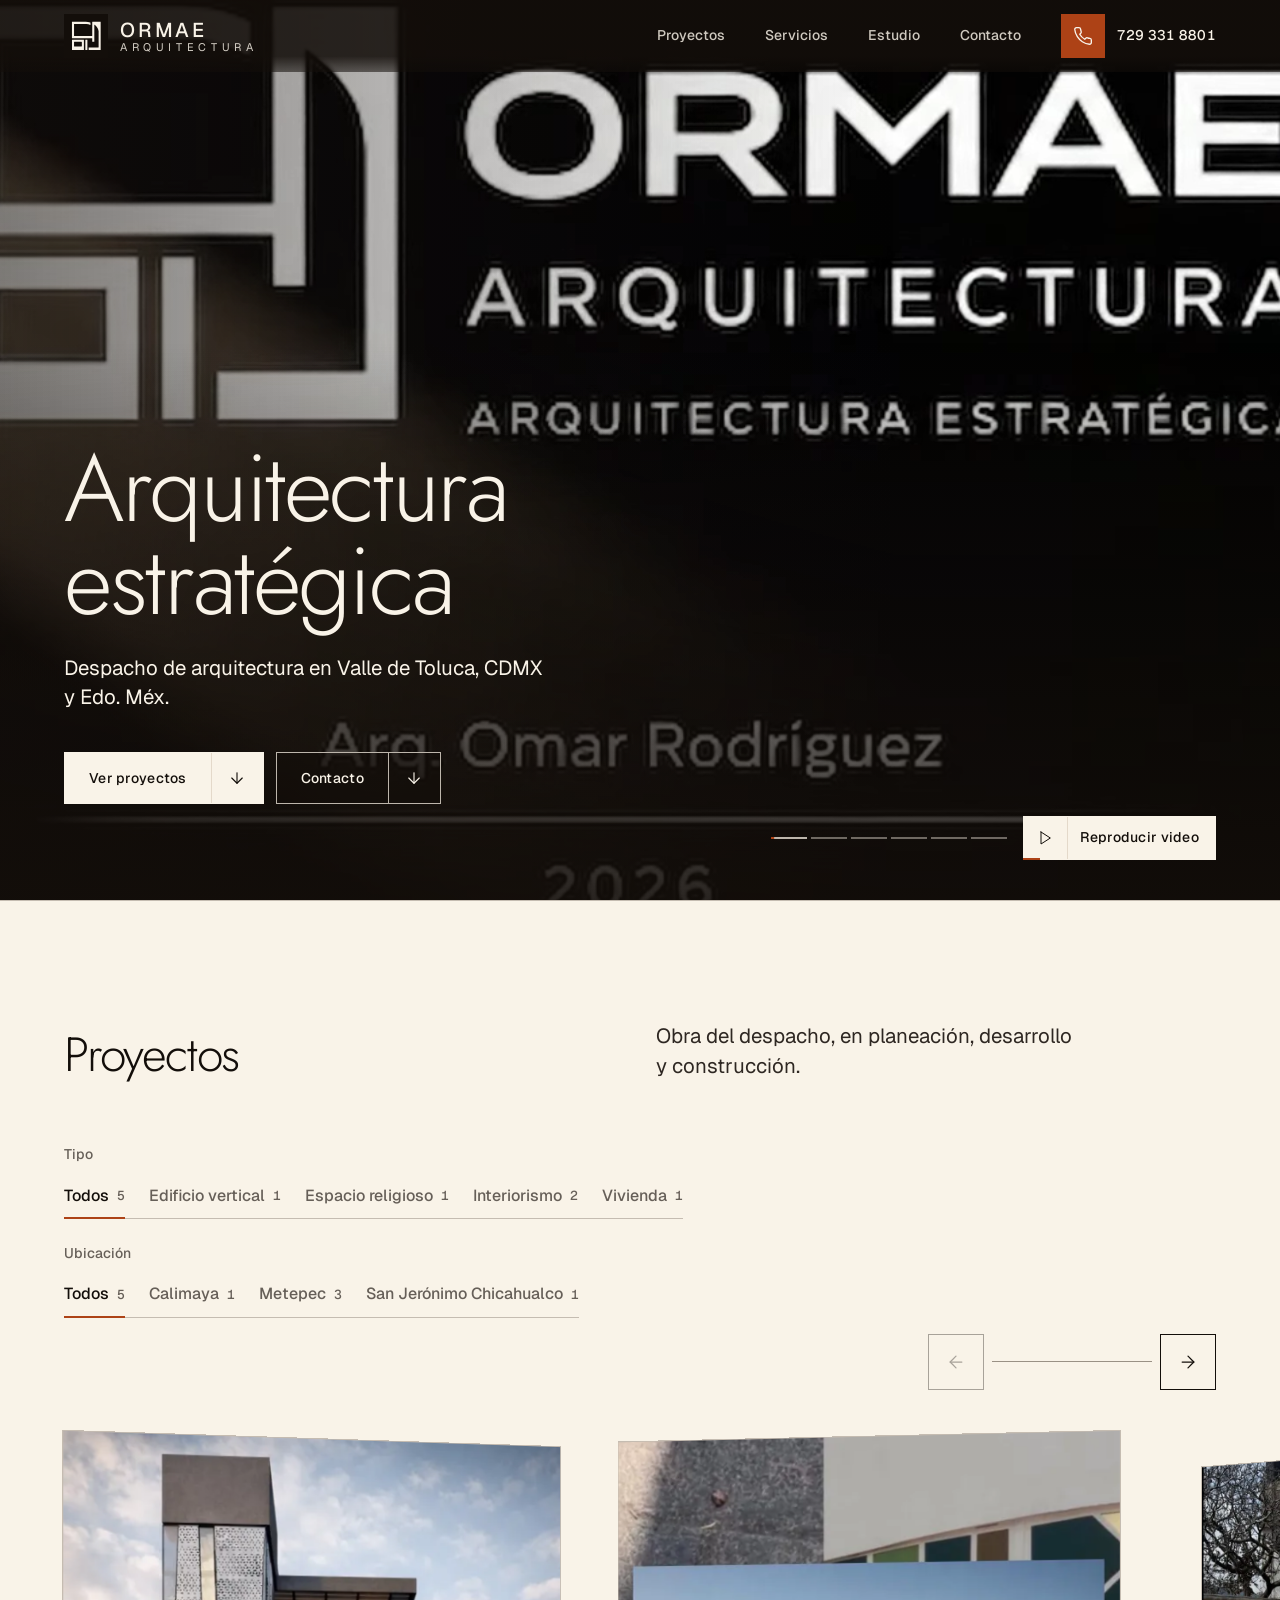
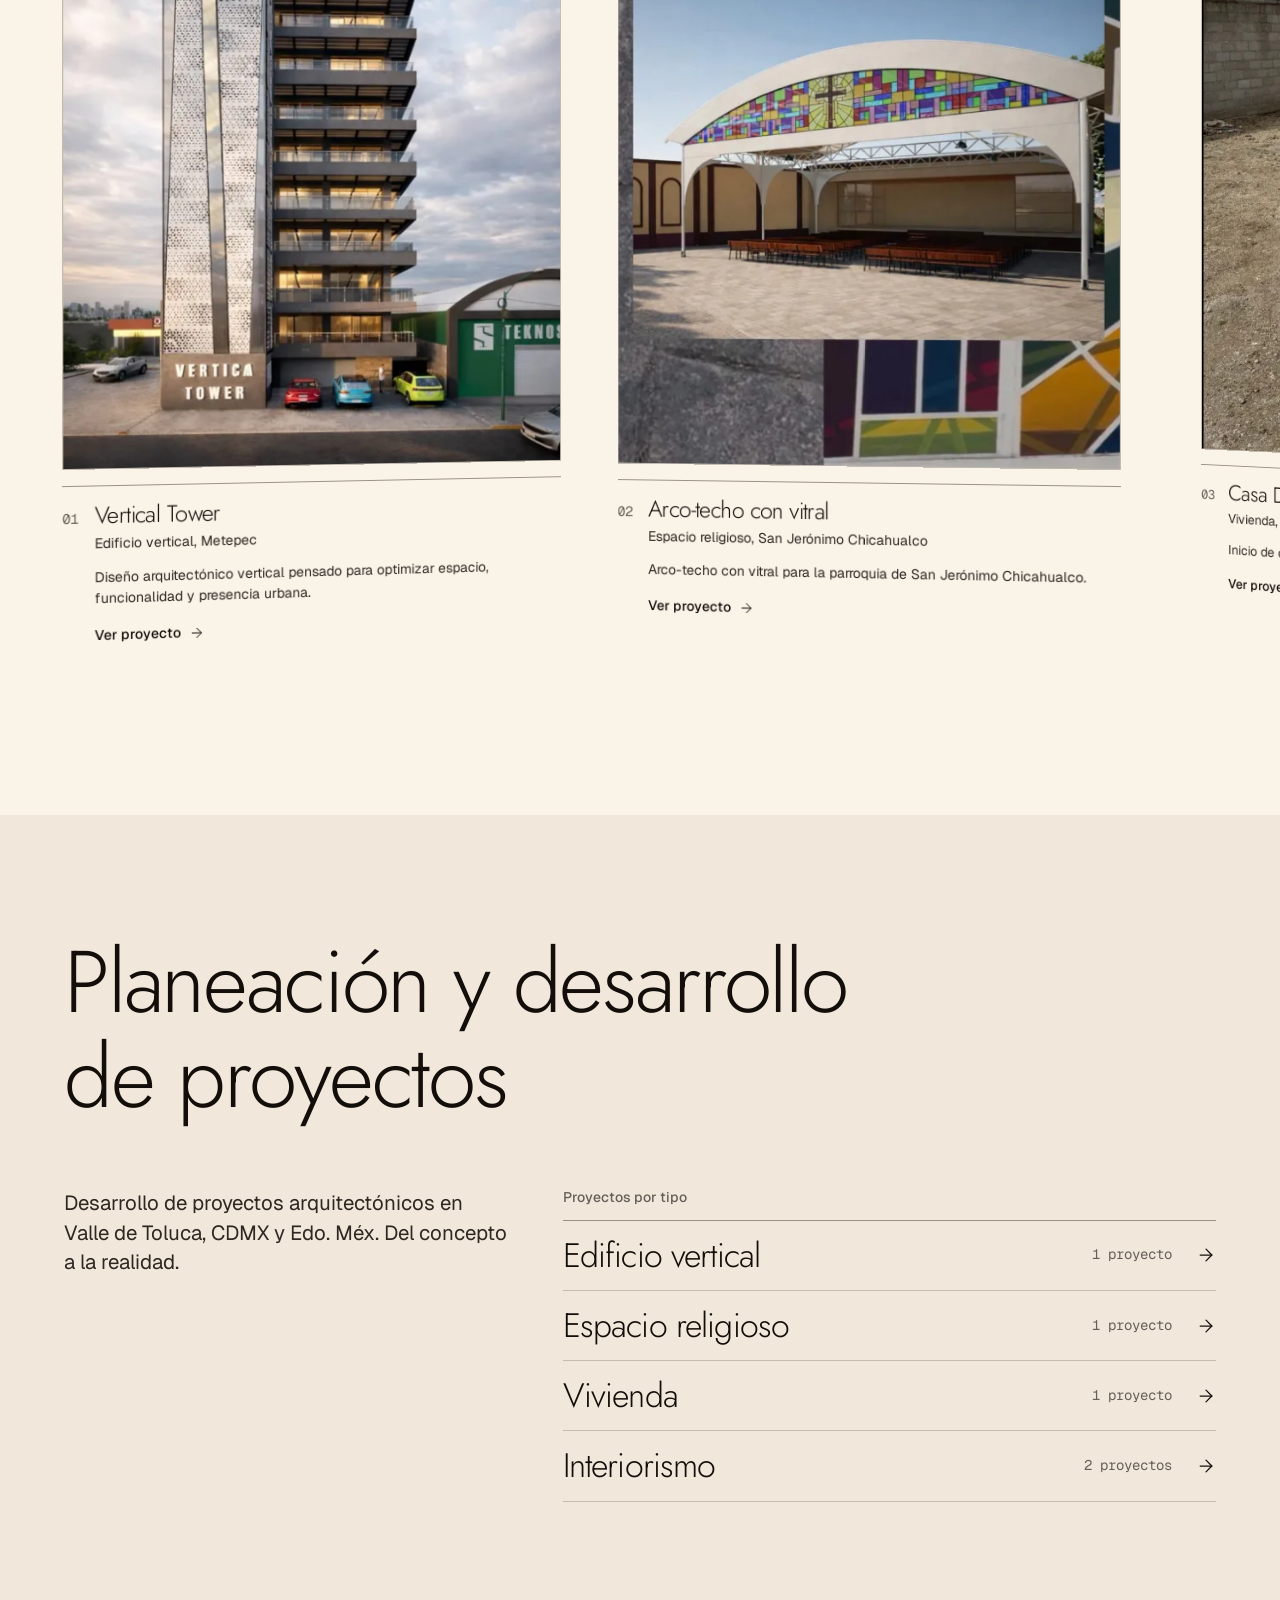
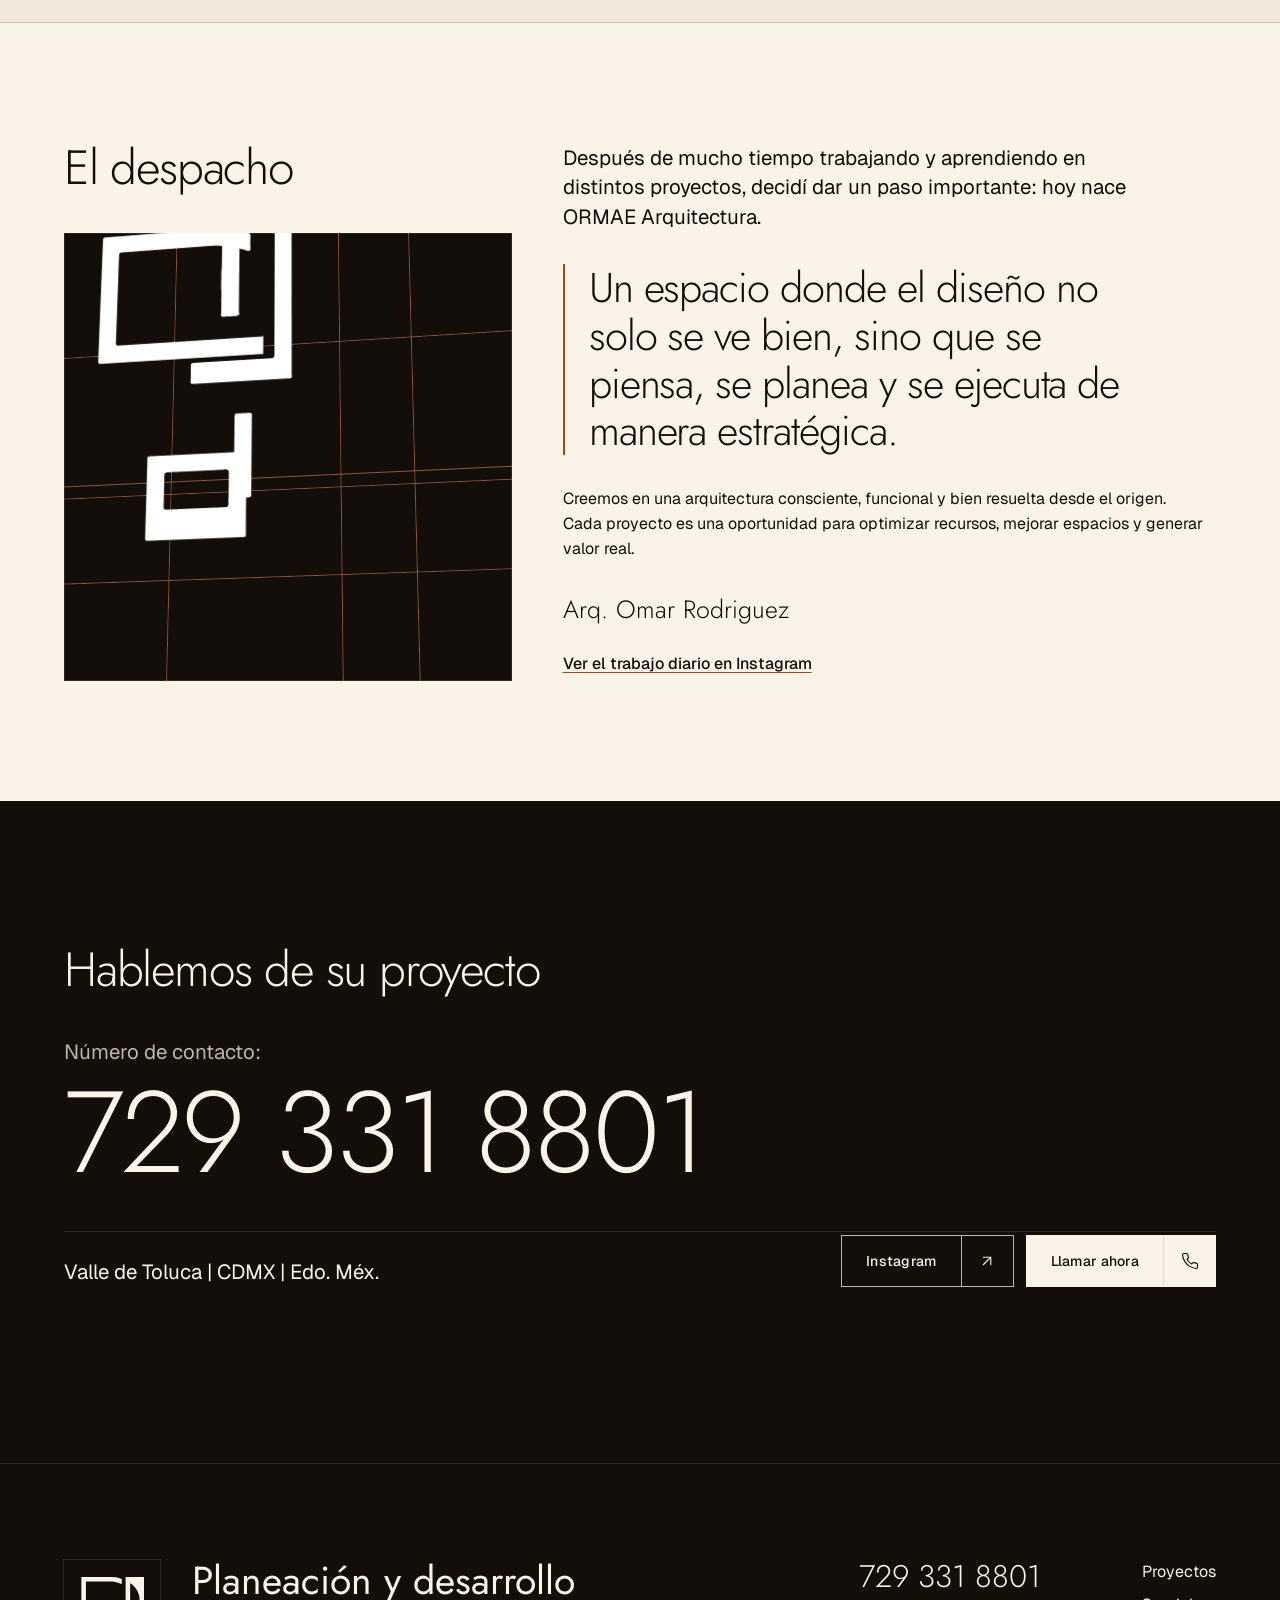
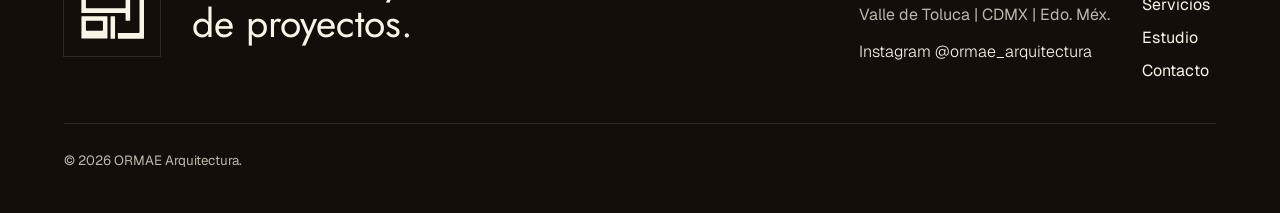
==== commit 07b4e8a1: "Hero con secuencia de tomas de render - Cinco tomas animadas a partir de los renders de los proyecto" ====
--- a/index.html
+++ b/index.html
@@ -72,8 +72,14 @@
           <a class="btn btn--secondary" href="#contacto" data-dir="down"><span class="btn__label">Contacto</span><span class="btn__icon"><svg viewBox="0 0 24 24" width="18" height="18" fill="none" stroke="currentColor" stroke-width="1.5" stroke-linecap="round" stroke-linejoin="round" aria-hidden="true"><path d="M12 5v14"/><path d="m19 12-7 7-7-7"/></svg></span></a>
         </div>
       </div>
-      <button class="hero__toggle" type="button" data-video-toggle aria-pressed="false"><span class="hero__toggle-icon"><svg class="ic-pause" viewBox="0 0 24 24" width="18" height="18" fill="none" stroke="currentColor" stroke-width="1.5" stroke-linecap="round" stroke-linejoin="round" aria-hidden="true"><rect x="14" y="4" width="4" height="16" rx="1"/><rect x="6" y="4" width="4" height="16" rx="1"/></svg><svg class="ic-play" viewBox="0 0 24 24" width="18" height="18" fill="none" stroke="currentColor" stroke-width="1.5" stroke-linecap="round" stroke-linejoin="round" aria-hidden="true"><polygon points="6 3 20 12 6 21 6 3"/></svg></span><span class="hero__toggle-label">Pausar video</span></button>
-      <p class="visually-hidden">Video de fondo: presentación del monograma de ORMAE y recorrido por un interior de concreto y vidrio con luz natural.</p>
+      <div class="hero__controls">
+        <p class="hero__label" data-shot-label aria-live="polite" hidden></p>
+        <div class="hero__keys">
+          <div class="shots" data-shots role="group" aria-label="Tomas del video" hidden></div>
+          <button class="hero__toggle" type="button" data-video-toggle aria-pressed="false"><span class="hero__toggle-icon"><svg class="ic-pause" viewBox="0 0 24 24" width="18" height="18" fill="none" stroke="currentColor" stroke-width="1.5" stroke-linecap="round" stroke-linejoin="round" aria-hidden="true"><rect x="14" y="4" width="4" height="16" rx="1"/><rect x="6" y="4" width="4" height="16" rx="1"/></svg><svg class="ic-play" viewBox="0 0 24 24" width="18" height="18" fill="none" stroke="currentColor" stroke-width="1.5" stroke-linecap="round" stroke-linejoin="round" aria-hidden="true"><polygon points="6 3 20 12 6 21 6 3"/></svg></span><span class="hero__toggle-label">Pausar video</span></button>
+        </div>
+      </div>
+      <p class="visually-hidden">Video de fondo: presentación del monograma de ORMAE, recorrido por un interior de concreto y vidrio con luz natural y tomas animadas de renders de proyectos del despacho.</p>
     </section>
 
     <!-- PROYECTOS -->
--- a/css/site.css
+++ b/css/site.css
@@ -162,7 +162,7 @@
 .rail-btn:disabled::before { transform: scaleY(0); }
 
 /* ---------- Video control: an icon key, its label and the loop's progress ---------- */
-.hero__toggle { position: absolute; z-index: 3; right: var(--gutter); bottom: var(--space-xl); display: inline-flex; align-items: center; gap: var(--space-sm); min-height: 44px; padding: 0 var(--space-md) 0 0; background: var(--color-scrim-soft); color: var(--color-on-ink); border: var(--rule-hair) solid var(--color-on-ink-muted); font-size: var(--text-sm); font-weight: 500; letter-spacing: 0.02em; white-space: nowrap; cursor: pointer; transition: background-color var(--dur-short) var(--ease-out); }
+.hero__toggle { position: relative; display: inline-flex; align-items: center; gap: var(--space-sm); min-height: 44px; padding: 0 var(--space-md) 0 0; background: var(--color-scrim-soft); color: var(--color-on-ink); border: var(--rule-hair) solid var(--color-on-ink-muted); font-size: var(--text-sm); font-weight: 500; letter-spacing: 0.02em; white-space: nowrap; cursor: pointer; transition: background-color var(--dur-short) var(--ease-out); }
 .hero__toggle::after { content: ""; position: absolute; left: -1px; right: -1px; bottom: -1px; height: 2px; background: var(--color-accent); transform: scaleX(var(--vp, 0)); transform-origin: 0 50%; }
 .hero__toggle-icon { display: grid; place-items: center; width: 44px; align-self: stretch; border-right: var(--rule-hair) solid var(--color-on-ink-muted); }
 .hero__toggle-icon svg { width: 16px; height: 16px; }
@@ -171,6 +171,28 @@
 .hero__toggle:hover { background: var(--color-ink-2); }
 .hero__toggle:active { transform: translateY(1px); }
 html:not(.js) .hero__toggle { display: none; }
+
+/* ---------- Shot index: one fine key per shot, the active one fills in terracotta ---------- */
+.hero__controls { position: absolute; z-index: 3; right: var(--gutter); bottom: var(--space-xl); display: grid; justify-items: end; gap: var(--space-sm); max-width: calc(100% - 2 * var(--gutter)); }
+.hero__keys { display: flex; align-items: center; gap: var(--space-md); }
+.hero__label { margin: 0; padding: var(--space-2xs) var(--space-sm); background: var(--color-scrim); font-size: var(--text-sm); line-height: 1.4; color: var(--color-on-ink-muted); text-align: right; }
+.hero__label a { color: var(--color-on-ink); text-decoration-color: var(--color-accent); }
+.shots { display: flex; align-items: center; gap: var(--space-2xs); }
+.shots[hidden] { display: none; }
+.shot-key { display: grid; align-items: center; width: 36px; height: 44px; padding: 0; background: none; border: 0; cursor: pointer; }
+.shot-key__bar { position: relative; display: block; height: 2px; overflow: hidden; background: var(--color-on-ink-muted); opacity: 0.55; transition: opacity var(--dur-short) var(--ease-out); }
+.shot-key__bar::after { content: ""; position: absolute; inset: 0; background: var(--color-accent); transform: scaleX(0); transform-origin: 0 50%; }
+.shot-key:hover .shot-key__bar { opacity: 1; }
+.shot-key.is-active .shot-key__bar { opacity: 1; }
+.shot-key.is-active .shot-key__bar::after { transform: scaleX(var(--sp, 0)); }
+.shot-key:focus-visible { outline: 2px solid var(--color-on-ink); outline-offset: 2px; box-shadow: 0 0 0 5px var(--color-ink); }
+
+/* Two stacked videos cross-fade; each new shot gets a slight camera push */
+.hero__video { opacity: 0; transition: transform 1.8s var(--ease-in-out), opacity 0.9s var(--ease-in-out); }
+.hero__video.is-active { opacity: 1; }
+html:not(.js) .hero__video { opacity: 1; }
+.hero__video.is-push { animation: shot-push 1.4s var(--ease-out) both; }
+@keyframes shot-push { from { transform: scale(calc(var(--cover, 1.2) * 1.06)); } to { transform: scale(var(--cover, 1.2)); } }
 .hero.is-blocked .hero__toggle { background: var(--color-on-ink); color: var(--color-ink); border-color: var(--color-on-ink); }
 .hero.is-blocked .hero__toggle-icon { border-right-color: var(--color-paper-3); }
 
@@ -459,7 +481,8 @@
 /* ---------- Responsive ---------- */
 @media (max-width: 60rem) {
   .hero { min-height: 92svh; padding-bottom: var(--space-2xl); }
-  .hero__toggle { bottom: auto; top: calc(var(--nav-h) + var(--space-md)); right: var(--gutter); }
+  .hero__controls { bottom: auto; top: calc(var(--nav-h) + var(--space-md)); right: var(--gutter); }
+  .hero__label { max-width: 16rem; }
   .work__head { grid-template-columns: minmax(0, 1fr); gap: var(--space-md); }
   .work__head .lead { justify-self: start; }
   .studio__grid, .project__head, .project__body { grid-template-columns: minmax(0, 1fr); }
@@ -499,7 +522,7 @@
 /* ---------- Reduced motion: no tilt, no settle, no reveal, no page morph ---------- */
 @media (prefers-reduced-motion: reduce) {
   .js .plate__stage { animation: none; }
-  .hero__video { transition: none; }
+  .hero__video { transition: none; animation: none; }
   .hero__plane, .hero__content, .card { transform: none !important; transition: none; }
   .js .hero.is-intro .hero__content > *, .js .hero.is-intro .hero__line { opacity: 1; transform: none; }
   .hero__scrim { opacity: 1; }
